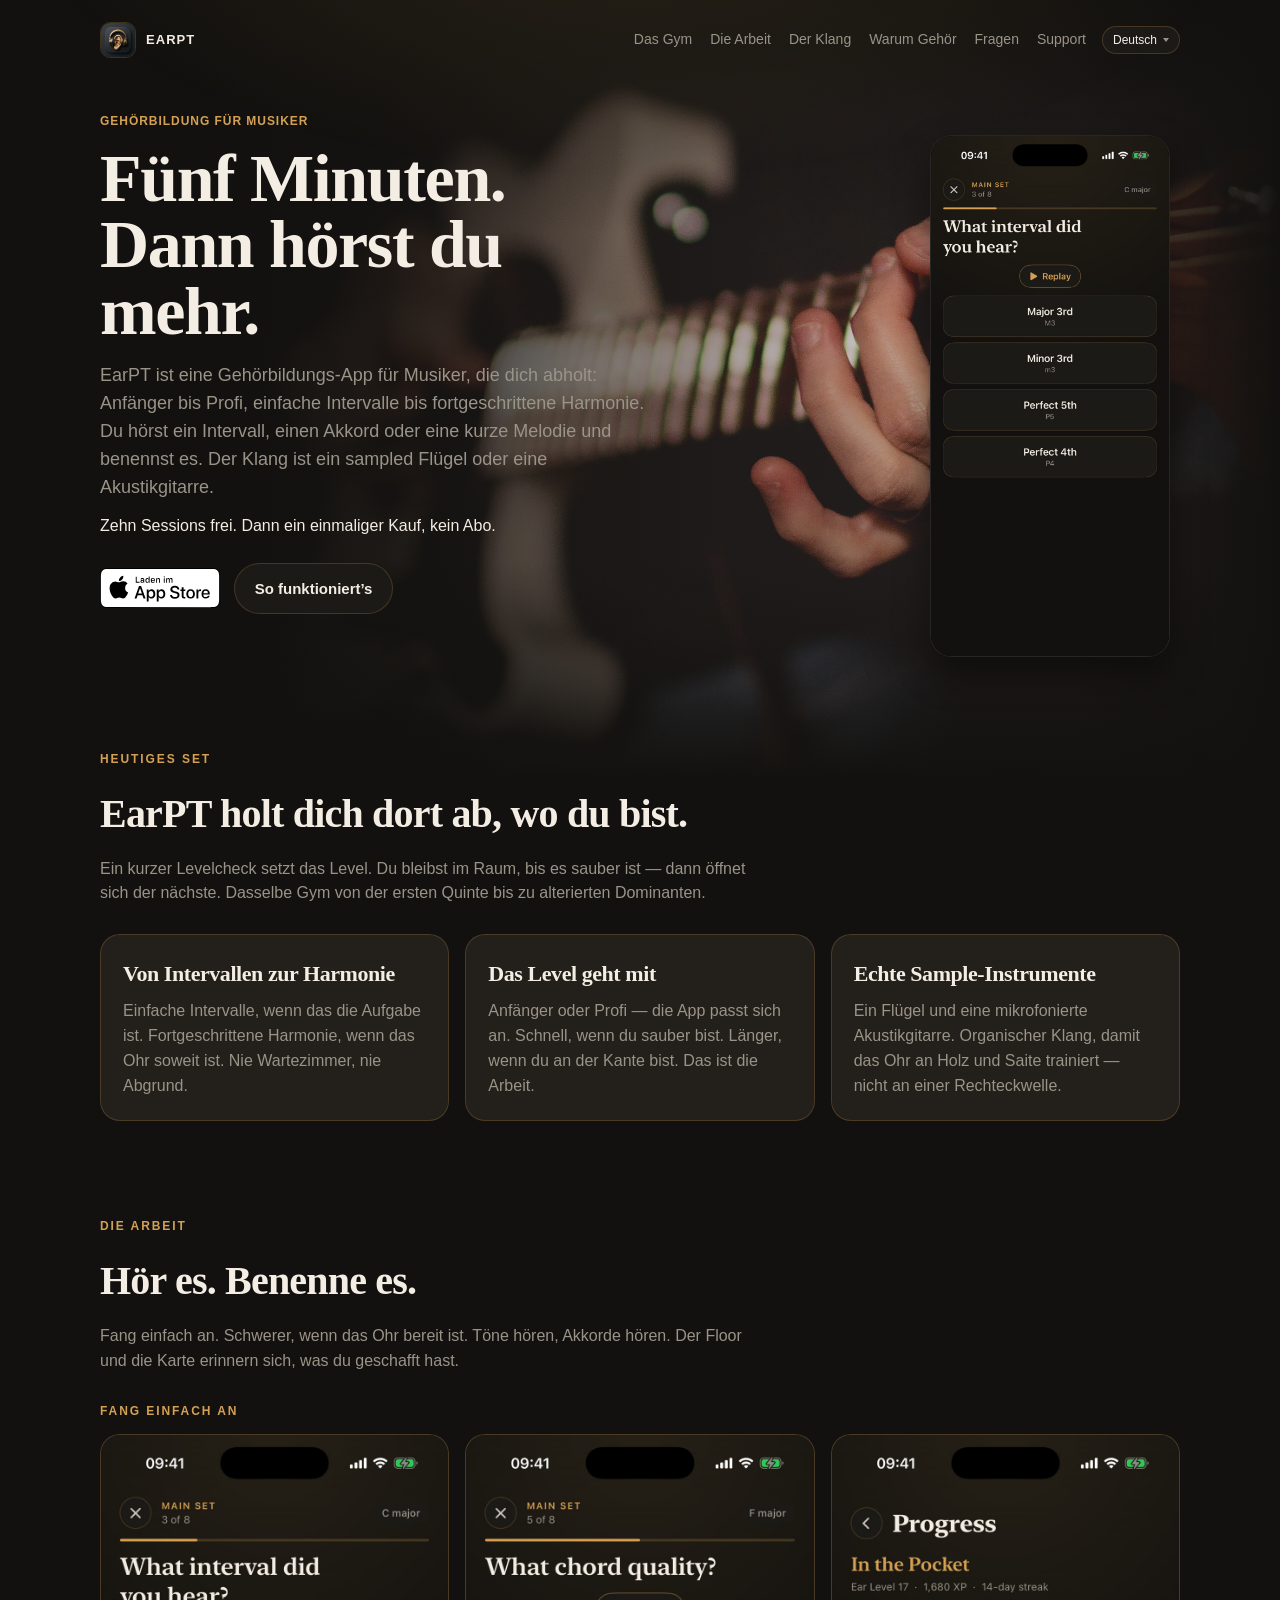
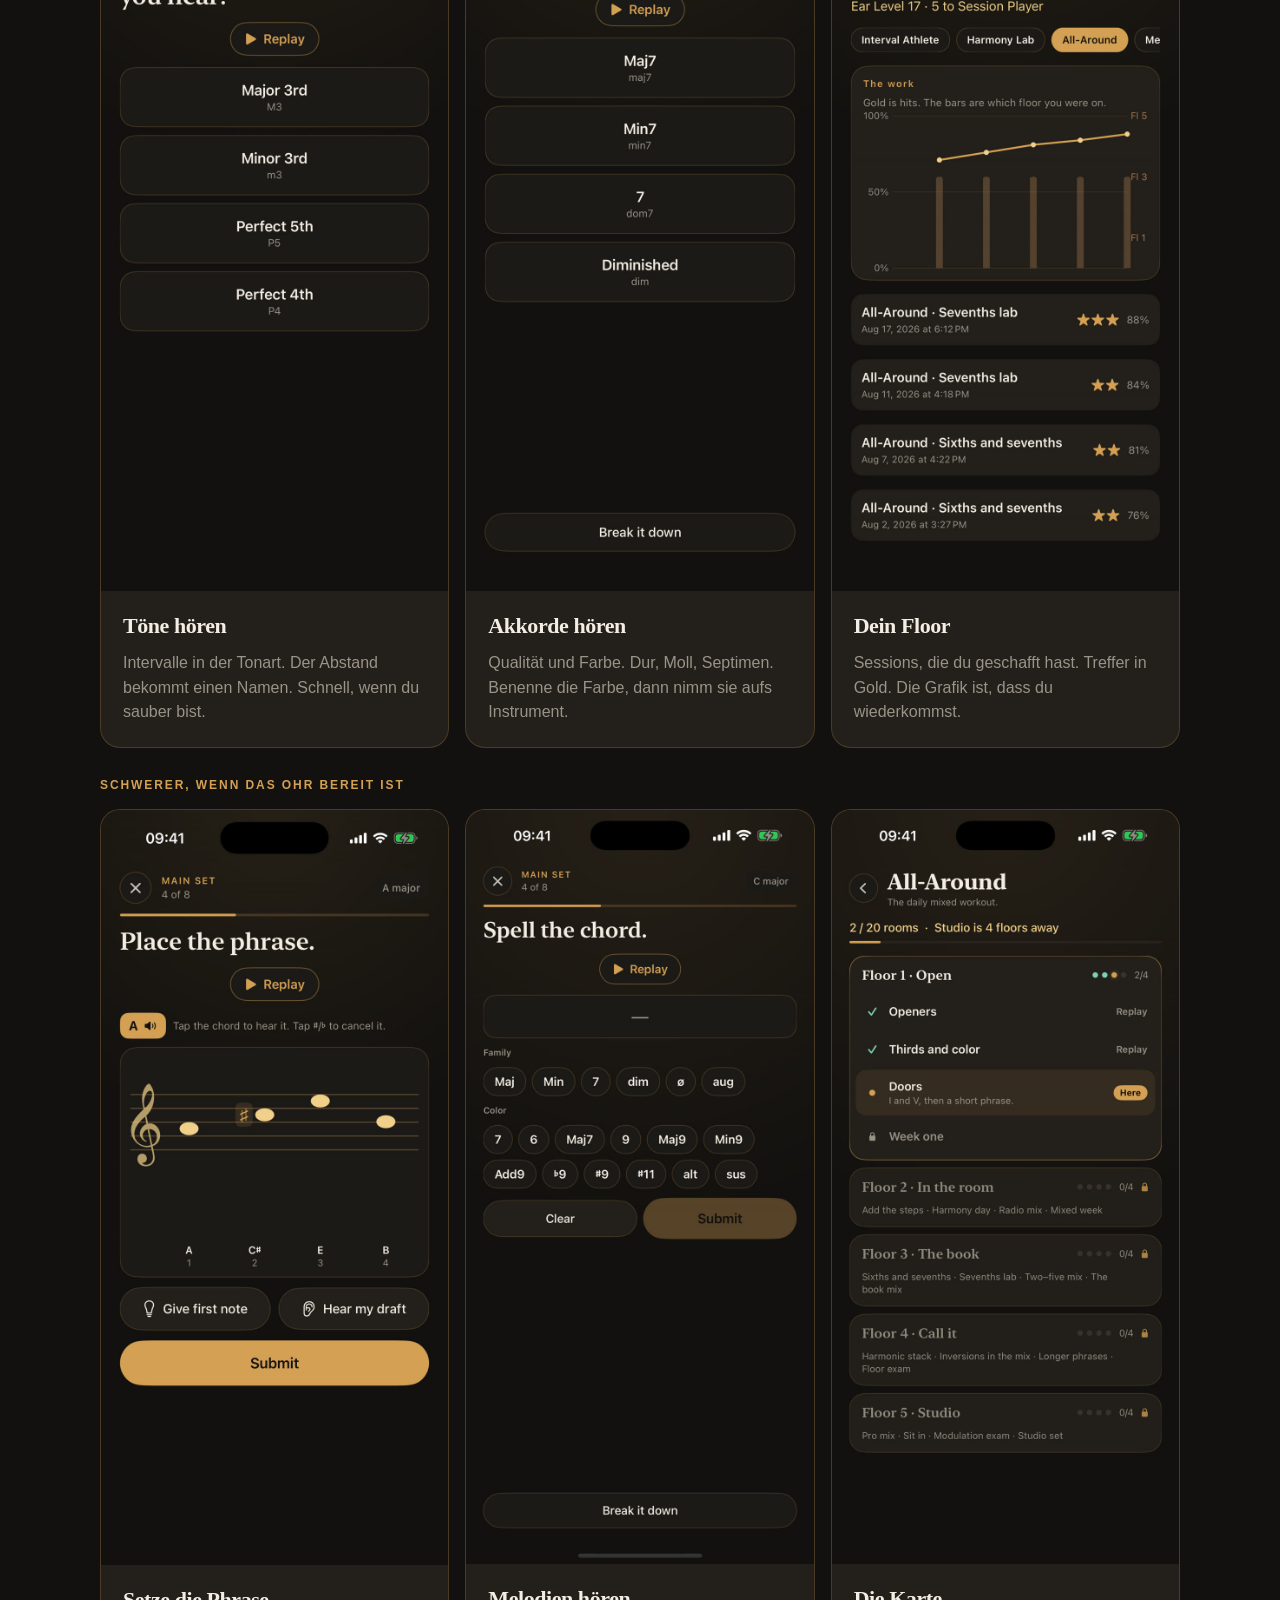
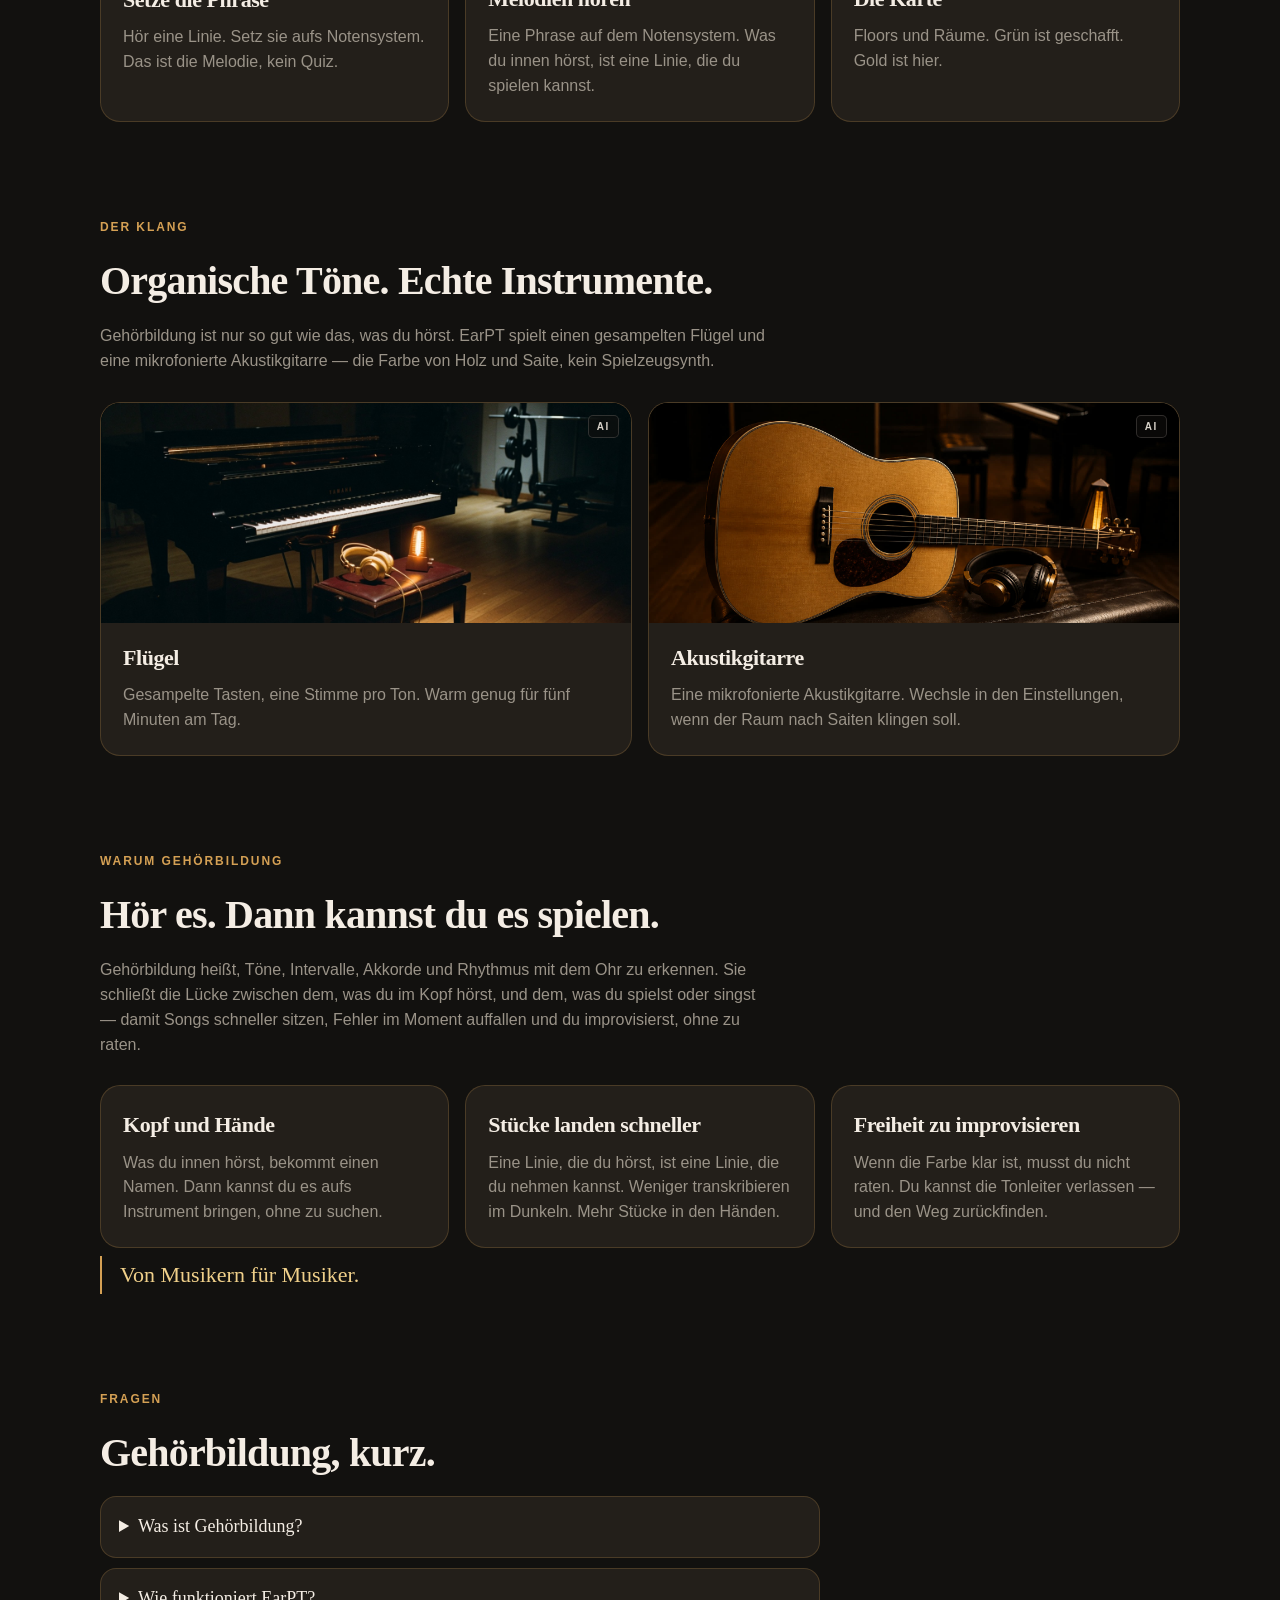
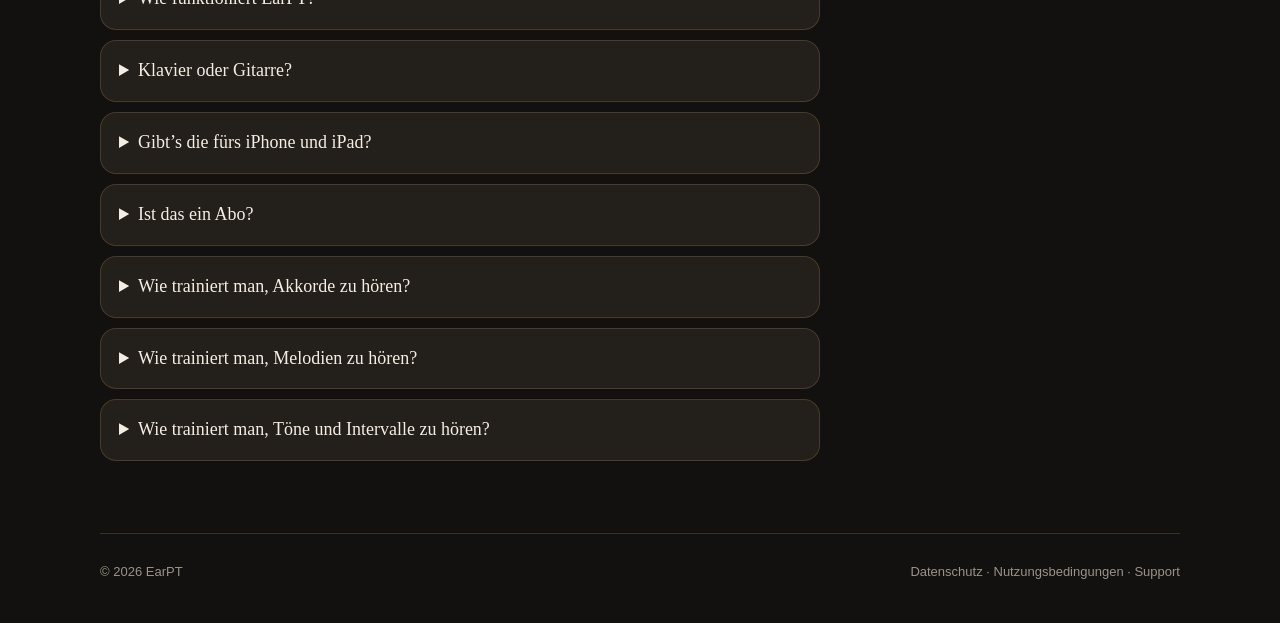
==== de/index.html @ 3ae421e7 "Darken the top of the guitar photo and restore the left fade under the copy. The glow stays. The was" ====
<!doctype html>
<html lang="de" data-page-lang="de">
<head>
  <meta charset="utf-8" />
  <meta name="viewport" content="width=device-width, initial-scale=1" />
  <!-- Google tag (gtag.js) -->
  <script async src="https://www.googletagmanager.com/gtag/js?id=G-J50DV6ZXMS"></script>
  <script>
    window.dataLayer = window.dataLayer || [];
    function gtag(){dataLayer.push(arguments);}
    gtag('js', new Date());
    gtag('config', 'G-J50DV6ZXMS');
  </script>
  <title>EarPT — Gehörbildungs-App für Musiker</title>
  <meta name="description" content="Gehörbildungs-App für iPhone und iPad. Sampled Flügel und Gitarre — organischer Klang, damit das Ohr an dem trainiert, was du wirklich spielst." />
  <link rel="canonical" href="https://earpt.com/de/" />
  <link rel="alternate" hreflang="en" href="https://earpt.com/" />
  <link rel="alternate" hreflang="sv" href="https://earpt.com/sv/" />
  <link rel="alternate" hreflang="de" href="https://earpt.com/de/" />
  <link rel="alternate" hreflang="es" href="https://earpt.com/es/" />
  <link rel="alternate" hreflang="fr" href="https://earpt.com/fr/" />
  <link rel="alternate" hreflang="x-default" href="https://earpt.com/" />
  <meta property="og:type" content="website" />
  <meta property="og:site_name" content="EarPT" />
  <meta property="og:locale" content="de_DE" />
  <meta property="og:title" content="EarPT — Gehörbildungs-App für Musiker" />
  <meta property="og:description" content="Gehörbildungs-App für iPhone und iPad. Sampled Flügel und Gitarre — organischer Klang, damit das Ohr an dem trainiert, was du wirklich spielst." />
  <meta property="og:url" content="https://earpt.com/de/" />
  <meta property="og:image" content="https://earpt.com/assets/og.jpg" />
  <meta property="og:image:width" content="1200" />
  <meta property="og:image:height" content="630" />
  <meta name="twitter:card" content="summary_large_image" />
  <meta name="twitter:title" content="EarPT — Gehörbildungs-App für Musiker" />
  <meta name="twitter:description" content="Gehörbildungs-App für iPhone und iPad. Sampled Flügel und Gitarre — organischer Klang, damit das Ohr an dem trainiert, was du wirklich spielst." />
  <meta name="twitter:image" content="https://earpt.com/assets/og.jpg" />
  <meta name="theme-color" content="#12110f" />
  <meta name="apple-itunes-app" content="app-id=6805772784" />
  <link rel="apple-touch-icon" href="/assets/icon.jpg" />
  <link rel="icon" href="/assets/icon.jpg" />
  <link rel="stylesheet" href="/css/site.css?v=21" />
  <script type="application/ld+json">
  {
    "@context": "https://schema.org",
    "@graph": [
      {
        "@type": "SoftwareApplication",
        "name": "EarPT",
        "applicationCategory": "MusicApplication",
        "operatingSystem": "iOS",
        "url": "https://earpt.com/de/",
        "description": "Gehörbildungs-App für iPhone und iPad. Sampled Flügel und Gitarre — organischer Klang, damit das Ohr an dem trainiert, was du wirklich spielst.",
        "offers": {
          "@type": "Offer",
          "price": "0",
          "priceCurrency": "USD"
        }
      },
      {
        "@type": "FAQPage",
        "mainEntity": [
          {
            "@type": "Question",
            "name": "Was ist Gehörbildung?",
            "acceptedAnswer": {
              "@type": "Answer",
              "text": "Gehörbildung heißt, Töne, Intervalle, Akkorde und Rhythmus mit dem Ohr zu erkennen. Sie schließt die Lücke zwischen dem, was du im Kopf hörst, und dem, was du spielst oder singst."
            }
          },
          {
            "@type": "Question",
            "name": "Wie funktioniert EarPT?",
            "acceptedAnswer": {
              "@type": "Answer",
              "text": "App öffnen. Eine Session, oder zwei. Ein kurzer Levelcheck setzt das Level. Du bleibst im Raum, bis es sauber ist. Fünf Minuten, die meisten Tage."
            }
          },
          {
            "@type": "Question",
            "name": "Klavier oder Gitarre?",
            "acceptedAnswer": {
              "@type": "Answer",
              "text": "Ein gesampelter Flügel und eine mikrofonierte Akustikgitarre. Organischer Klang — Holz und Saite, kein Spielzeugsynth. Wechsel in den Einstellungen."
            }
          },
          {
            "@type": "Question",
            "name": "Gibt’s die fürs iPhone und iPad?",
            "acceptedAnswer": {
              "@type": "Answer",
              "text": "Ja. iPhone und iPad. Laden im App Store."
            }
          },
          {
            "@type": "Question",
            "name": "Ist das ein Abo?",
            "acceptedAnswer": {
              "@type": "Answer",
              "text": "Nein. Zehn Sessions sind frei. Dann ein einmaliger Kauf, der den Rest freischaltet. Kein Abonnement."
            }
          },
          {
            "@type": "Question",
            "name": "Wie trainiert man, Akkorde zu hören?",
            "acceptedAnswer": {
              "@type": "Answer",
              "text": "Hör dir eine Lage an, benenne die Qualität, mach es morgen wieder. EarPT hält dich im Raum, bis es sauber ist — Dur, Moll, Septimen, dann mehr Farbe."
            }
          },
          {
            "@type": "Question",
            "name": "Wie trainiert man, Melodien zu hören?",
            "acceptedAnswer": {
              "@type": "Answer",
              "text": "Eine kurze Phrase. Du hörst sie, dann setzt du sie. Fünf Minuten, die meisten Tage. Die Linie sitzt, weil du wiederkommst."
            }
          },
          {
            "@type": "Question",
            "name": "Wie trainiert man, Töne und Intervalle zu hören?",
            "acceptedAnswer": {
              "@type": "Answer",
              "text": "Zwei Töne, in der Tonart. Du benennst den Abstand. Einfach, wenn das die Aufgabe ist. Weiter und schneller, wenn das Ohr soweit ist."
            }
          }
        ]
      }
    ]
  }
  </script>
</head>
<body>
  <div class="hero-photo" role="img" aria-hidden="true"></div>
  <div class="wrap">
    <nav class="nav">
      <a class="brand" href="/de/"><img src="/assets/icon.jpg" alt="" /> EarPT</a>
      <div class="nav-links">
        <a href="#gym" data-i18n="navProduct">Das Gym</a>
        <a href="#work" data-i18n="navWork">Die Arbeit</a>
        <a href="#sound" data-i18n="navSound">Der Klang</a>
        <a href="#why" data-i18n="navWhy">Warum Gehör</a>
        <a href="#faq" data-i18n="navFaq">Fragen</a>
        <a href="/support.html" data-i18n="navSupport">Support</a>
      </div>
      <div class="lang" data-lang></div>
    </nav>

    <header class="hero">
        <div class="hero-copy">
        <p class="kicker" data-i18n="kicker">Gehörbildung für Musiker</p>
        <h1 data-i18n="heroTitle">Fünf Minuten. Dann hörst du mehr.</h1>
        <p class="lede" data-i18n="heroLede">EarPT ist eine Gehörbildungs-App für Musiker, die dich abholt: Anfänger bis Profi, einfache Intervalle bis fortgeschrittene Harmonie. Du hörst ein Intervall, einen Akkord oder eine kurze Melodie und benennst es. Der Klang ist ein sampled Flügel oder eine Akustikgitarre.</p>
        <p class="offer" data-i18n="ctaStore">Zehn Sessions frei. Dann ein einmaliger Kauf, kein Abo.</p>
        <div class="actions">
          <a class="store-badge" href="https://apps.apple.com/app/id6805772784">
            <img src="/assets/badges/app-store-de.svg" alt="Laden im App Store" width="120" height="40" />
          </a>
          <a class="btn btn-ghost" href="#work" data-i18n="ctaWhy">So funktioniert’s</a>
        </div>
      </div>
      <figure class="hero-visual">
        <div class="hero-phone">
          <img class="is-active" src="/assets/hear-tones.jpg" width="800" height="1740" alt="EarPT Gehörbildungs-App auf dem iPhone: Intervallbestimmung in C-Dur." fetchpriority="high" />
          <img src="/assets/hear-chords.jpg" width="800" height="1740" alt="EarPT Akkord-Session." />
          <img src="/assets/place-phrase.jpg" width="800" height="1740" alt="EarPT Melodie auf dem Notensystem." />
        </div>
      </figure>
    </header>

    <section class="section" id="gym">
      <p class="kicker" data-i18n="todayKicker">Heutiges Set</p>
      <h2 data-i18n="todayTitle">EarPT holt dich dort ab, wo du bist.</h2>
      <p class="sub" data-i18n="todayLede">Ein kurzer Levelcheck setzt das Level. Du bleibst im Raum, bis es sauber ist — dann öffnet sich der nächste. Dasselbe Gym von der ersten Quinte bis zu alterierten Dominanten.</p>
      <div class="grid-3">
        <article class="card">
          <h3 data-i18n="card1t">Von Intervallen zur Harmonie</h3>
          <p data-i18n="card1p">Einfache Intervalle, wenn das die Aufgabe ist. Fortgeschrittene Harmonie, wenn das Ohr soweit ist. Nie Wartezimmer, nie Abgrund.</p>
        </article>
        <article class="card">
          <h3 data-i18n="card2t">Das Level geht mit</h3>
          <p data-i18n="card2p">Anfänger oder Profi — die App passt sich an. Schnell, wenn du sauber bist. Länger, wenn du an der Kante bist. Das ist die Arbeit.</p>
        </article>
        <article class="card">
          <h3 data-i18n="card3t">Echte Sample-Instrumente</h3>
          <p data-i18n="card3p">Ein Flügel und eine mikrofonierte Akustikgitarre. Organischer Klang, damit das Ohr an Holz und Saite trainiert — nicht an einer Rechteckwelle.</p>
        </article>
      </div>
    </section>

        <section class="section" id="work">
      <p class="kicker" data-i18n="workKicker">Die Arbeit</p>
      <h2 data-i18n="workTitle">Hör es. Benenne es.</h2>
      <p class="sub" data-i18n="workLede">Fang einfach an. Schwerer, wenn das Ohr bereit ist. Töne hören, Akkorde hören. Der Floor und die Karte erinnern sich, was du geschafft hast.</p>
      <p class="kicker work-split" data-i18n="workSimple">Fang einfach an</p>
      <div class="shots">
        <article class="shot">
          <img src="/assets/hear-tones.jpg" width="800" height="1740" alt="EarPT Intervall-Session. Töne hören und das Intervall benennen." />
          <div class="shot-body">
            <h3 data-i18n="work1t">Töne hören</h3>
            <p data-i18n="work1p">Intervalle in der Tonart. Der Abstand bekommt einen Namen. Schnell, wenn du sauber bist.</p>
          </div>
        </article>
        <article class="shot">
          <img src="/assets/hear-chords.jpg" width="800" height="1740" alt="EarPT Akkord-Session. Akkorde hören und die Qualität benennen." />
          <div class="shot-body">
            <h3 data-i18n="work2t">Akkorde hören</h3>
            <p data-i18n="work2p">Qualität und Farbe. Dur, Moll, Septimen. Benenne die Farbe, dann nimm sie aufs Instrument.</p>
          </div>
        </article>
        <article class="shot">
          <img src="/assets/progress.jpg" width="800" height="1740" alt="EarPT Fortschritt. Geschaffte Sessions, Treffer in Gold, der Floor auf dem du stehst." />
          <div class="shot-body">
            <h3 data-i18n="workProgt">Dein Floor</h3>
            <p data-i18n="workProgp">Sessions, die du geschafft hast. Treffer in Gold. Die Grafik ist, dass du wiederkommst.</p>
          </div>
        </article>
      </div>
      <p class="kicker work-split" data-i18n="workReady">Schwerer, wenn das Ohr bereit ist</p>
      <div class="shots">
        <article class="shot">
          <img src="/assets/place-phrase.jpg" width="800" height="1740" alt="EarPT Phrase setzen. Höre eine Melodie und setze die Noten aufs Notensystem." />
          <div class="shot-body">
            <h3 data-i18n="workStafft">Setze die Phrase</h3>
            <p data-i18n="workStaffp">Hör eine Linie. Setz sie aufs Notensystem. Das ist die Melodie, kein Quiz.</p>
          </div>
        </article>
        <article class="shot">
          <img src="/assets/hear-melody.jpg" width="800" height="1740" alt="EarPT Melodie-Session. Eine Phrase hören und aufs Notensystem setzen." />
          <div class="shot-body">
            <h3 data-i18n="work3t">Melodien hören</h3>
            <p data-i18n="work3p">Eine Phrase auf dem Notensystem. Was du innen hörst, ist eine Linie, die du spielen kannst.</p>
          </div>
        </article>
        <article class="shot">
          <img src="/assets/gym-map.jpg" width="800" height="1738" alt="EarPT Gym-Karte. Floors und Räume. Grün ist geschafft. Gold ist hier." />
          <div class="shot-body">
            <h3 data-i18n="workMapt">Die Karte</h3>
            <p data-i18n="workMapp">Floors und Räume. Grün ist geschafft. Gold ist hier.</p>
          </div>
        </article>
      </div>
    </section>

    <section class="section" id="sound">
      <p class="kicker" data-i18n="soundKicker">Der Klang</p>
      <h2 data-i18n="soundTitle">Organische Töne. Echte Instrumente.</h2>
      <p class="sub" data-i18n="soundLede">Gehörbildung ist nur so gut wie das, was du hörst. EarPT spielt einen gesampelten Flügel und eine mikrofonierte Akustikgitarre — die Farbe von Holz und Saite, kein Spielzeugsynth.</p>
      <div class="grid-2">
        <article class="card card-photo">
          <div class="card-art" style="background-image:url('/assets/studio.jpg')" role="img" aria-label="KI-generiert. Flügel in einem dunklen Studio">
            <span class="ai-mark" aria-hidden="true">AI</span>
          </div>
          <div class="card-body">
            <h3 data-i18n="sound1t">Flügel</h3>
            <p data-i18n="sound1p">Gesampelte Tasten, eine Stimme pro Ton. Warm genug für fünf Minuten am Tag.</p>
          </div>
        </article>
        <article class="card card-photo">
          <div class="card-art" style="background-image:url('/assets/studio-guitar.jpg')" role="img" aria-label="KI-generiert. Akustikgitarre im Studio">
            <span class="ai-mark" aria-hidden="true">AI</span>
          </div>
          <div class="card-body">
            <h3 data-i18n="sound2t">Akustikgitarre</h3>
            <p data-i18n="sound2p">Eine mikrofonierte Akustikgitarre. Wechsle in den Einstellungen, wenn der Raum nach Saiten klingen soll.</p>
          </div>
        </article>
      </div>
    </section>

    <section class="section" id="why">
      <p class="kicker" data-i18n="whyKicker">Warum Gehörbildung</p>
      <h2 data-i18n="whyTitle">Hör es. Dann kannst du es spielen.</h2>
      <p class="sub" data-i18n="whyLede">Gehörbildung heißt, Töne, Intervalle, Akkorde und Rhythmus mit dem Ohr zu erkennen. Sie schließt die Lücke zwischen dem, was du im Kopf hörst, und dem, was du spielst oder singst — damit Songs schneller sitzen, Fehler im Moment auffallen und du improvisierst, ohne zu raten.</p>
      <div class="grid-3">
        <article class="card">
          <h3 data-i18n="w1t">Kopf und Hände</h3>
          <p data-i18n="w1p">Was du innen hörst, bekommt einen Namen. Dann kannst du es aufs Instrument bringen, ohne zu suchen.</p>
        </article>
        <article class="card">
          <h3 data-i18n="w2t">Stücke landen schneller</h3>
          <p data-i18n="w2p">Eine Linie, die du hörst, ist eine Linie, die du nehmen kannst. Weniger transkribieren im Dunkeln. Mehr Stücke in den Händen.</p>
        </article>
        <article class="card">
          <h3 data-i18n="w3t">Freiheit zu improvisieren</h3>
          <p data-i18n="w3p">Wenn die Farbe klar ist, musst du nicht raten. Du kannst die Tonleiter verlassen — und den Weg zurückfinden.</p>
        </article>
      </div>
      <p class="quote" data-i18n="quote">Von Musikern für Musiker.</p>
    </section>

    <section class="section" id="faq">
      <p class="kicker" data-i18n="faqKicker">Fragen</p>
      <h2 data-i18n="faqTitle">Gehörbildung, kurz.</h2>
      <div class="faq">
        <details>
          <summary data-i18n="faq1q">Was ist Gehörbildung?</summary>
          <p data-i18n="faq1a">Gehörbildung heißt, Töne, Intervalle, Akkorde und Rhythmus mit dem Ohr zu erkennen. Sie schließt die Lücke zwischen dem, was du im Kopf hörst, und dem, was du spielst oder singst.</p>
        </details>
        <details>
          <summary data-i18n="faq2q">Wie funktioniert EarPT?</summary>
          <p data-i18n="faq2a">App öffnen. Eine Session, oder zwei. Ein kurzer Levelcheck setzt das Level. Du bleibst im Raum, bis es sauber ist. Fünf Minuten, die meisten Tage.</p>
        </details>
        <details>
          <summary data-i18n="faq3q">Klavier oder Gitarre?</summary>
          <p data-i18n="faq3a">Ein gesampelter Flügel und eine mikrofonierte Akustikgitarre. Organischer Klang — Holz und Saite, kein Spielzeugsynth. Wechsel in den Einstellungen.</p>
        </details>
        <details>
          <summary data-i18n="faq4q">Gibt’s die fürs iPhone und iPad?</summary>
          <p data-i18n="faq4a">Ja. iPhone und iPad. Laden im App Store.</p>
        </details>
        <details>
          <summary data-i18n="faq5q">Ist das ein Abo?</summary>
          <p data-i18n="faq5a">Nein. Zehn Sessions sind frei. Dann ein einmaliger Kauf, der den Rest freischaltet. Kein Abonnement.</p>
        </details>
        <details>
          <summary data-i18n="faq6q">Wie trainiert man, Akkorde zu hören?</summary>
          <p data-i18n="faq6a">Hör dir eine Lage an, benenne die Qualität, mach es morgen wieder. EarPT hält dich im Raum, bis es sauber ist — Dur, Moll, Septimen, dann mehr Farbe.</p>
        </details>
        <details>
          <summary data-i18n="faq7q">Wie trainiert man, Melodien zu hören?</summary>
          <p data-i18n="faq7a">Eine kurze Phrase. Du hörst sie, dann setzt du sie. Fünf Minuten, die meisten Tage. Die Linie sitzt, weil du wiederkommst.</p>
        </details>
        <details>
          <summary data-i18n="faq8q">Wie trainiert man, Töne und Intervalle zu hören?</summary>
          <p data-i18n="faq8a">Zwei Töne, in der Tonart. Du benennst den Abstand. Einfach, wenn das die Aufgabe ist. Weiter und schneller, wenn das Ohr soweit ist.</p>
        </details>
      </div>
    </section>

    <footer>
      <div>© <span data-year></span> EarPT</div>
      <div>
        <a href="/privacy.html" data-i18n="footLegal">Datenschutz</a>
        · <a href="/terms.html" data-i18n="footTerms">Nutzungsbedingungen</a>
        · <a href="/support.html" data-i18n="footSupport">Support</a>
      </div>
    </footer>
  </div>
  <script src="/js/site.js?v=19"></script>
</body>
</html>
---- css/site.css ----
:root {
  --bg: #12110f;
  --bg-elev: #1c1a17;
  --bg-card: #231f1a;
  --line: rgba(212, 160, 84, 0.22);
  --gold: #d4a054;
  --gold-soft: #f0d08a;
  --cream: #f4ede4;
  --mute: #9a9388;
  --mint: #7dcfb6;
  --miss: #e07a5f;
  --serif: "Iowan Old Style", "Palatino Linotype", Palatino, "Times New Roman", serif;
  --sans: -apple-system, BlinkMacSystemFont, "Segoe UI", Helvetica, Arial, sans-serif;
}

* { box-sizing: border-box; }
html { scroll-behavior: smooth; }
body {
  position: relative;
  margin: 0;
  background: var(--bg);
  color: var(--cream);
  font-family: var(--sans);
  line-height: 1.55;
  min-height: 100vh;
}
body::before {
  content: "";
  position: fixed;
  inset: 0;
  pointer-events: none;
  background: radial-gradient(ellipse 80% 50% at 50% -10%, rgba(212, 160, 84, 0.12), transparent 60%);
  z-index: 1;
}
a { color: var(--gold-soft); text-decoration: none; }
a:hover { color: var(--gold); }
img { max-width: 100%; display: block; }

.wrap {
  position: relative;
  z-index: 2;
  width: min(1080px, calc(100% - 40px));
  margin: 0 auto;
}

.nav {
  position: relative;
  z-index: 3;
  display: grid;
  grid-template-columns: auto minmax(0, 1fr) auto;
  align-items: center;
  padding: 22px 0 18px;
  gap: 12px 16px;
  position: relative;
  z-index: 40;
}
.brand {
  display: flex;
  align-items: center;
  gap: 10px;
  color: var(--cream);
  font-weight: 650;
  letter-spacing: 0.08em;
  font-size: 13px;
  text-transform: uppercase;
}
.brand img {
  width: 36px;
  height: 36px;
  border-radius: 10px;
  object-fit: cover;
  border: 1px solid var(--line);
}
.nav-links {
  display: flex;
  align-items: center;
  justify-content: flex-end;
  gap: 18px;
  font-size: 14px;
  min-width: 0;
}
.nav-links a { color: var(--mute); }
.nav-links a:hover, .nav-links a.active { color: var(--cream); }
.lang { position: relative; flex-shrink: 0; justify-self: end; }
.lang-btn {
  display: inline-flex;
  align-items: center;
  gap: 6px;
  border: 1px solid var(--line);
  background: var(--bg-elev);
  color: var(--cream);
  border-radius: 999px;
  padding: 6px 10px;
  font-size: 12px;
  line-height: 1.2;
  cursor: pointer;
  font-family: inherit;
}
.lang-btn:hover,
.lang.open .lang-btn {
  border-color: var(--gold);
}
.lang-caret {
  width: 0;
  height: 0;
  border-left: 3.5px solid transparent;
  border-right: 3.5px solid transparent;
  border-top: 4px solid var(--mute);
  margin-top: 1px;
}
.lang.open .lang-caret { transform: rotate(180deg); }
.lang-menu {
  position: absolute;
  right: 0;
  top: calc(100% + 8px);
  margin: 0;
  padding: 6px;
  list-style: none;
  min-width: 148px;
  max-width: min(220px, calc(100vw - 32px));
  background: var(--bg-card);
  border: 1px solid var(--line);
  border-radius: 14px;
  box-shadow: 0 12px 32px rgba(0, 0, 0, 0.35);
  z-index: 50;
}
.lang-menu[hidden] { display: none !important; }
.lang-menu button {
  display: block;
  width: 100%;
  text-align: left;
  border: 0;
  background: transparent;
  color: var(--cream);
  font: inherit;
  font-size: 13px;
  padding: 8px 10px;
  border-radius: 10px;
  cursor: pointer;
}
.lang-menu button:hover,
.lang-menu button[aria-selected="true"] {
  background: var(--bg-elev);
  color: var(--gold-soft);
}

.hero {
  position: relative;
  display: grid;
  grid-template-columns: 1.05fr 0.95fr;
  gap: 28px;
  align-items: center;
  padding: 36px 0 112px;
  overflow: visible;
}
.kicker {
  color: var(--gold);
  letter-spacing: 0.16em;
  text-transform: uppercase;
  font-size: 12px;
  font-weight: 650;
  margin: 0 0 14px;
}
.hero .kicker {
  letter-spacing: 0.08em;
  max-width: 28em;
}
h1, h2, h3 { font-family: var(--serif); font-weight: 650; letter-spacing: -0.02em; }
h1 {
  font-size: clamp(40px, 6vw, 68px);
  line-height: 0.98;
  margin: 0 0 18px;
}
.lede {
  font-size: 18px;
  color: var(--mute);
  max-width: 38em;
  margin: 0 0 12px;
}
.offer {
  margin: 0 0 24px;
  color: var(--cream);
  font-size: 16px;
}
.byline {
  font-family: var(--serif);
  font-size: 16px;
  color: var(--gold-soft);
  margin: 0 0 28px;
}
.hero-copy,
.hero-visual {
  position: relative;
  z-index: 1;
}
.hero-visual {
  margin: 0;
  min-height: 420px;
  overflow: visible;
}
.hero-photo {
  position: absolute;
  z-index: 0;
  top: 0;
  left: 0;
  width: 100%;
  height: min(780px, 92vh);
  background-image: url("/assets/feel-hero.jpg?v=2");
  background-size: cover;
  background-position: 28% 12%;
  pointer-events: none;
}
.hero-photo::after {
  content: "";
  position: absolute;
  inset: 0;
  background:
    linear-gradient(to bottom, var(--bg) 0%, rgba(18, 17, 15, 0.82) 7%, rgba(18, 17, 15, 0.35) 16%, rgba(18, 17, 15, 0) 30%),
    linear-gradient(to right, var(--bg) 0%, var(--bg) 16%, rgba(18, 17, 15, 0.9) 30%, rgba(18, 17, 15, 0.5) 44%, rgba(18, 17, 15, 0.18) 58%, rgba(18, 17, 15, 0) 74%),
    linear-gradient(to left, var(--bg) 0%, rgba(18, 17, 15, 0) 16%),
    linear-gradient(to top, var(--bg) 0%, rgba(18, 17, 15, 0) 28%),
    rgba(18, 17, 15, 0.16);
  pointer-events: none;
}
.hero-phone {
  position: absolute;
  right: 2%;
  bottom: -20%;
  z-index: 2;
  width: min(240px, 50%);
  aspect-ratio: 800 / 1740;
  border-radius: 22px;
  overflow: hidden;
  border: 1px solid rgba(244, 237, 228, 0.16);
  background: #000;
  box-shadow: 0 16px 36px rgba(0, 0, 0, 0.45);
}
.hero-phone img {
  position: absolute;
  inset: 0;
  width: 100%;
  height: 100%;
  object-fit: cover;
  display: block;
  opacity: 0;
  transition: opacity 0.9s ease;
}
.hero-phone img.is-active {
  opacity: 1;
}
@media (prefers-reduced-motion: reduce) {
  .hero-phone img { transition: none; }
}
.hero-art {
  position: relative;
  border-radius: 28px;
  overflow: hidden;
  border: 1px solid var(--line);
  min-height: 360px;
  background: #000 center/cover no-repeat;
}
.ai-mark {
  position: absolute;
  top: 12px;
  right: 12px;
  z-index: 1;
  font-size: 10px;
  font-weight: 700;
  letter-spacing: 0.16em;
  line-height: 1;
  color: rgba(244, 237, 228, 0.88);
  background: rgba(18, 17, 15, 0.5);
  border: 1px solid rgba(244, 237, 228, 0.16);
  backdrop-filter: blur(12px);
  -webkit-backdrop-filter: blur(12px);
  padding: 6px 8px 5px;
  border-radius: 5px;
  pointer-events: none;
  user-select: none;
}
.actions { display: flex; gap: 14px; flex-wrap: wrap; align-items: center; }
.store-badge {
  display: inline-block;
  line-height: 0;
  flex-shrink: 0;
}
.store-badge img {
  height: 40px;
  width: auto;
  display: block;
}
.btn {
  display: inline-flex;
  align-items: center;
  justify-content: center;
  border-radius: 999px;
  padding: 13px 20px;
  font-weight: 650;
  border: 1px solid transparent;
  cursor: pointer;
  font-size: 15px;
}
.btn-gold { background: var(--gold); color: var(--bg); }
.btn-gold:hover { color: var(--bg); filter: brightness(1.05); }
.btn-ghost { background: var(--bg-elev); color: var(--cream); border-color: var(--line); }
.btn-ghost:hover { color: var(--cream); border-color: var(--gold); }

.section { padding: 24px 0 72px; }
.section h2 { font-size: clamp(28px, 4vw, 40px); margin: 0 0 12px; }
.sub { color: var(--mute); max-width: 42em; margin: 0 0 28px; }

.grid-3, .grid-2 {
  display: grid;
  gap: 16px;
}
.grid-3 { grid-template-columns: repeat(3, 1fr); }
.grid-2 { grid-template-columns: repeat(2, 1fr); }

.shots { display:grid; grid-template-columns:repeat(3,1fr); gap:16px; }
.shot { background:var(--bg-card); border:1px solid var(--line); border-radius:20px; overflow:hidden; }
.shot img { width:100%; height:auto; display:block; background:#000; }
.shot-body { padding:18px 22px 22px; }
.shot-body h3 { margin:0 0 8px; font-size:22px; }
.shot-body p { margin:0; color:var(--mute); }
.work-split { margin: 28px 0 14px; }
.section > .work-split:first-of-type { margin-top: 4px; }

.card {
  background: var(--bg-card);
  border: 1px solid var(--line);
  border-radius: 20px;
  padding: 22px;
}
.card h3 { margin: 0 0 8px; font-size: 22px; }
.card p { margin: 0; color: var(--mute); }

.quote {
  border-left: 2px solid var(--gold);
  padding: 4px 0 4px 18px;
  color: var(--gold-soft);
  font-family: var(--serif);
  font-size: 22px;
  line-height: 1.35;
  margin: 8px 0 0;
}

.legal, .prose {
  max-width: 720px;
  padding-bottom: 80px;
}
.prose h1 { font-size: 42px; margin: 12px 0 8px; }
.prose h2 { font-size: 24px; margin: 32px 0 10px; }
.prose p, .prose li { color: var(--mute); }
.prose li { margin: 6px 0; }
.updated { color: var(--gold); font-size: 13px; }

form {
  display: grid;
  gap: 12px;
  max-width: 560px;
}
label { font-size: 13px; color: var(--mute); }
input, select, textarea {
  width: 100%;
  background: var(--bg-elev);
  border: 1px solid var(--line);
  color: var(--cream);
  border-radius: 12px;
  padding: 12px 14px;
  font: inherit;
}
textarea { min-height: 140px; resize: vertical; }
.hp { position: absolute; left: -9999px; opacity: 0; height: 0; }
.email-card {
  display: inline-flex;
  align-items: center;
  font-family: var(--serif);
  font-size: clamp(22px, 4vw, 32px);
  color: var(--gold-soft);
  background: var(--bg-card);
  border: 1px solid var(--line);
  border-radius: 16px;
  padding: 16px 22px;
  margin: 8px 0 18px;
}
.email-card:hover { color: var(--gold); }
.note { color: var(--mute); font-size: 13px; }
.ok { color: var(--mint); }
.err { color: var(--miss); }
.turnstile { margin: 4px 0; }

footer {
  border-top: 1px solid var(--line);
  padding: 28px 0 40px;
  color: var(--mute);
  font-size: 13px;
  display: flex;
  justify-content: space-between;
  gap: 16px;
  flex-wrap: wrap;
}
footer a { color: var(--mute); }
footer a:hover { color: var(--gold-soft); }

@media (max-width: 800px) {
  .hero, .grid-3, .grid-2 { grid-template-columns: 1fr; }
  .hero { padding-top: 16px; padding-bottom: 80px; }
  .hero-photo {
    top: 0;
    height: min(820px, 100vh);
    background-position: 30% 18%;
  }
  .hero-photo::after {
    background:
      linear-gradient(to bottom, var(--bg) 0%, rgba(18, 17, 15, 0.8) 8%, rgba(18, 17, 15, 0.25) 20%, rgba(18, 17, 15, 0) 32%),
      linear-gradient(to top, var(--bg) 0%, rgba(18, 17, 15, 0) 28%),
      linear-gradient(to right, var(--bg) 0%, rgba(18, 17, 15, 0.55) 22%, rgba(18, 17, 15, 0) 48%),
      linear-gradient(to left, var(--bg) 0%, rgba(18, 17, 15, 0) 16%),
      rgba(18, 17, 15, 0.16);
  }
  .hero-phone {
    width: min(196px, 46%);
    bottom: -16%;
    right: 6%;
  }
  .nav-links { gap: 12px; font-size: 13px; }
  .shots {
    grid-template-columns: repeat(2, minmax(0, 1fr));
    gap: 10px;
    justify-items: stretch;
  }
  .shot { border-radius: 14px; }
  .shot-body { padding: 10px 12px 12px; }
  .shot-body h3 { font-size: 16px; margin: 0 0 4px; }
  .shot-body p { font-size: 13px; line-height: 1.35; }
}
@media (max-width: 720px) {
  .nav-links a[href*="#"] { display: none; }
}
@media (max-width: 520px) {
  .nav { grid-template-columns: 1fr auto; }
  .nav-links { display: none; }
}

.card-photo { padding: 0 0 20px; overflow: hidden; }
.card-art {
  position: relative;
  min-height: 220px;
  background: #000 center/cover no-repeat;
}
.card-body { padding: 18px 22px 2px; }
.coming { margin: 14px 0 0; }
.faq { display: grid; gap: 10px; max-width: 720px; }
.faq details { background: var(--bg-card); border: 1px solid var(--line); border-radius: 16px; padding: 2px 18px; }
.faq summary { cursor: pointer; font-family: var(--serif); font-size: 18px; padding: 14px 0; }
.faq details p { color: var(--mute); margin: 0 0 14px; }
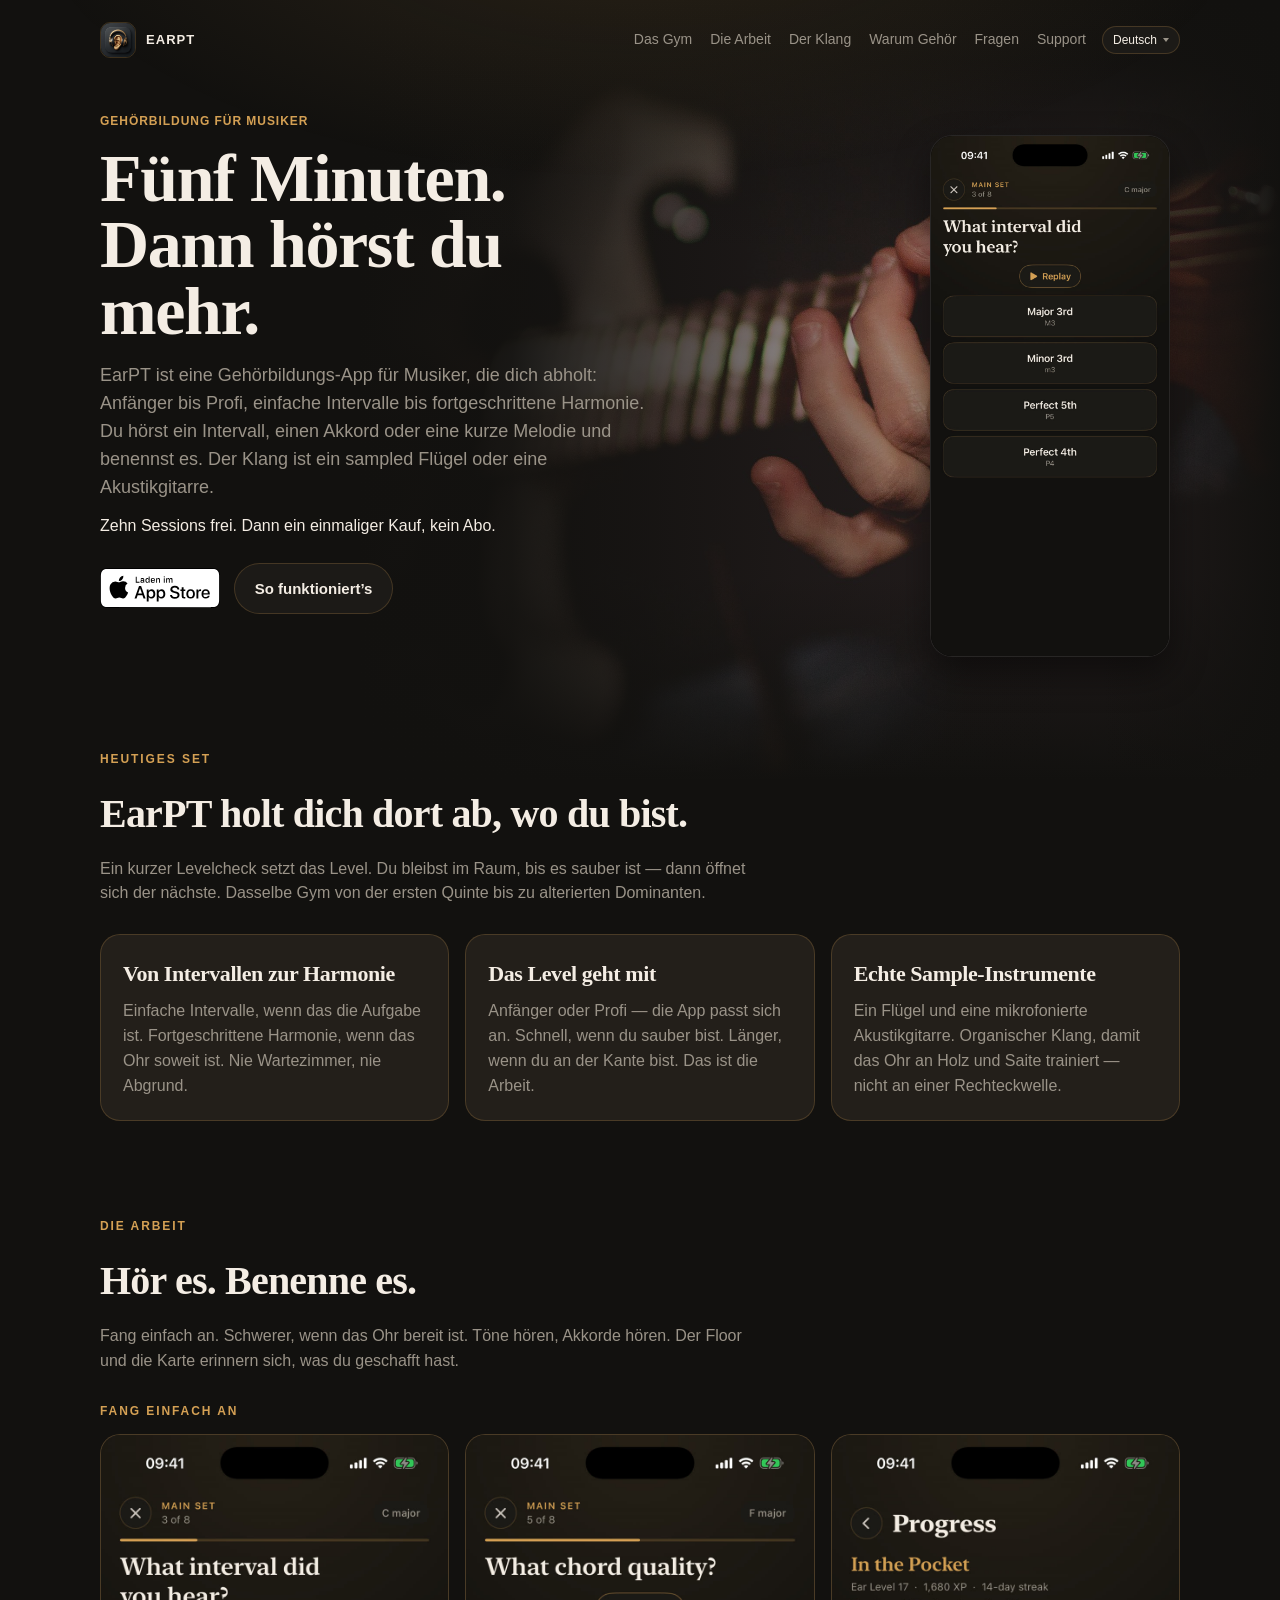
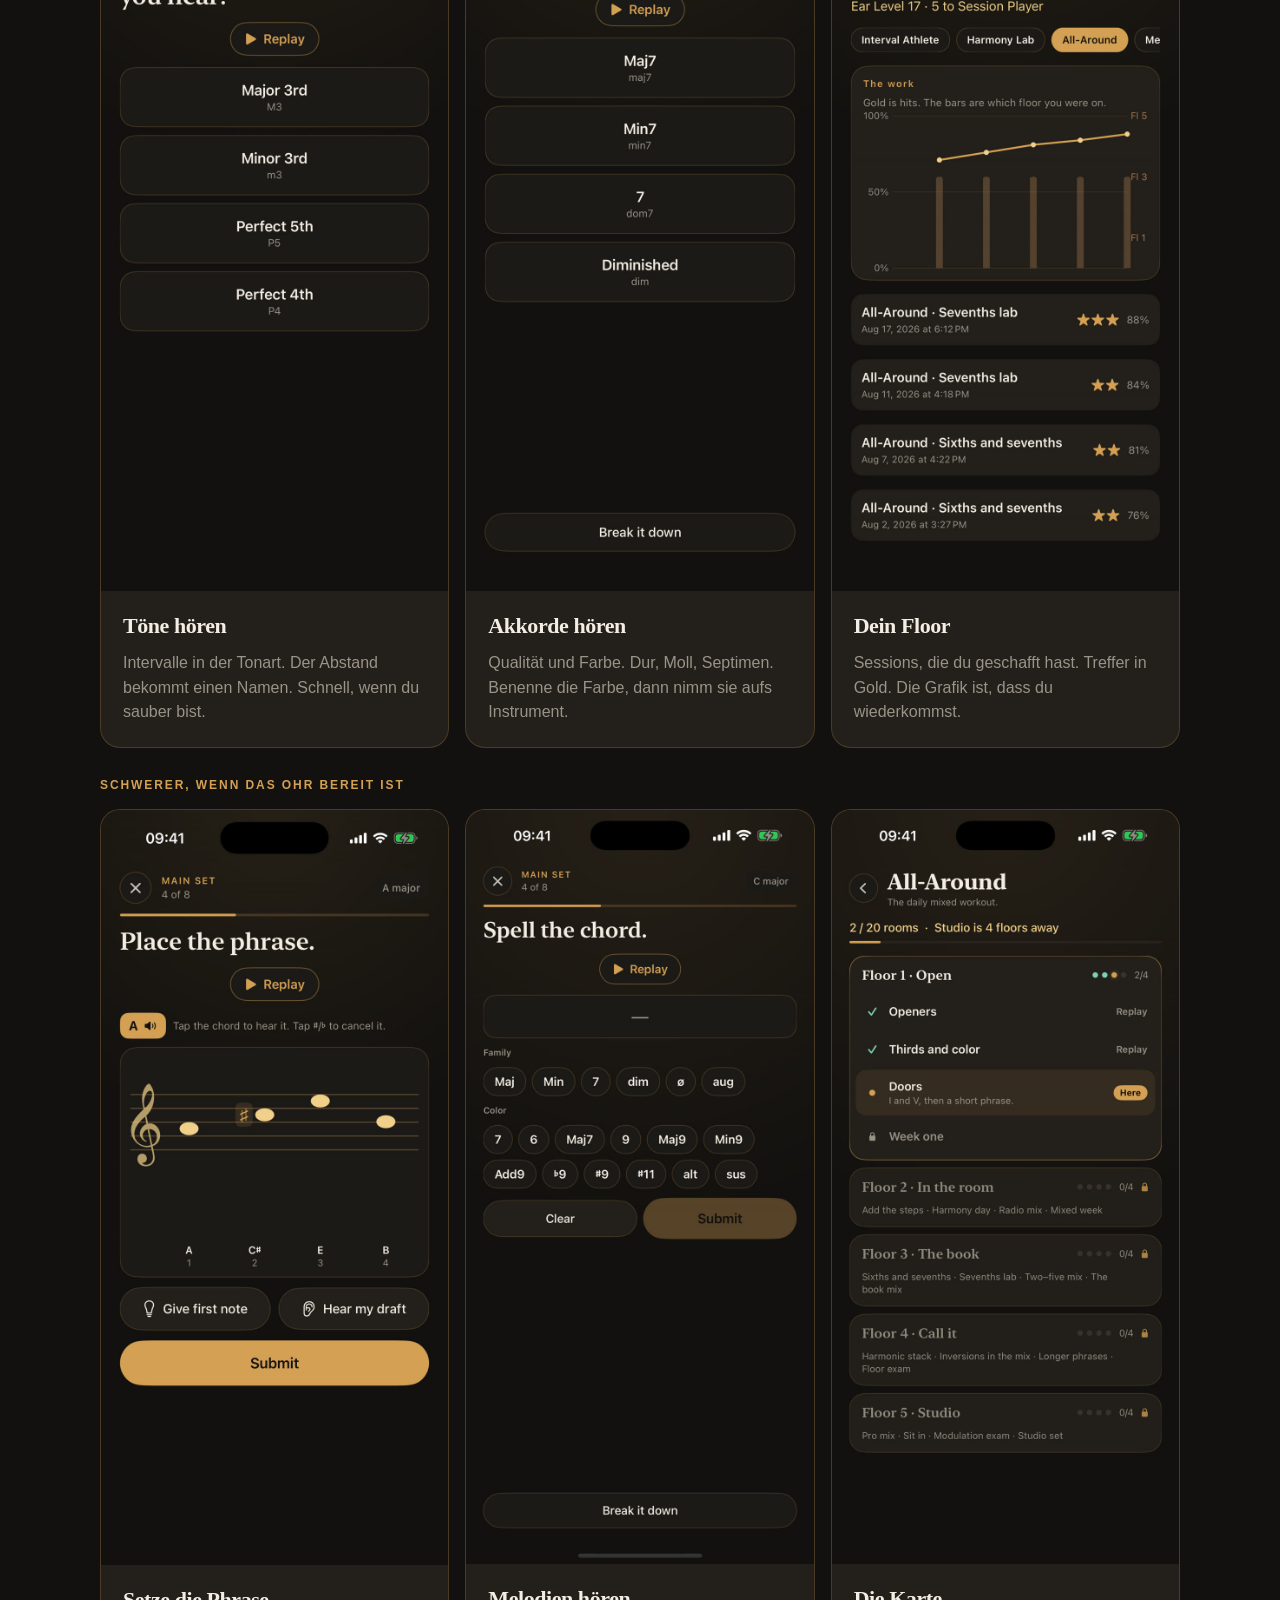
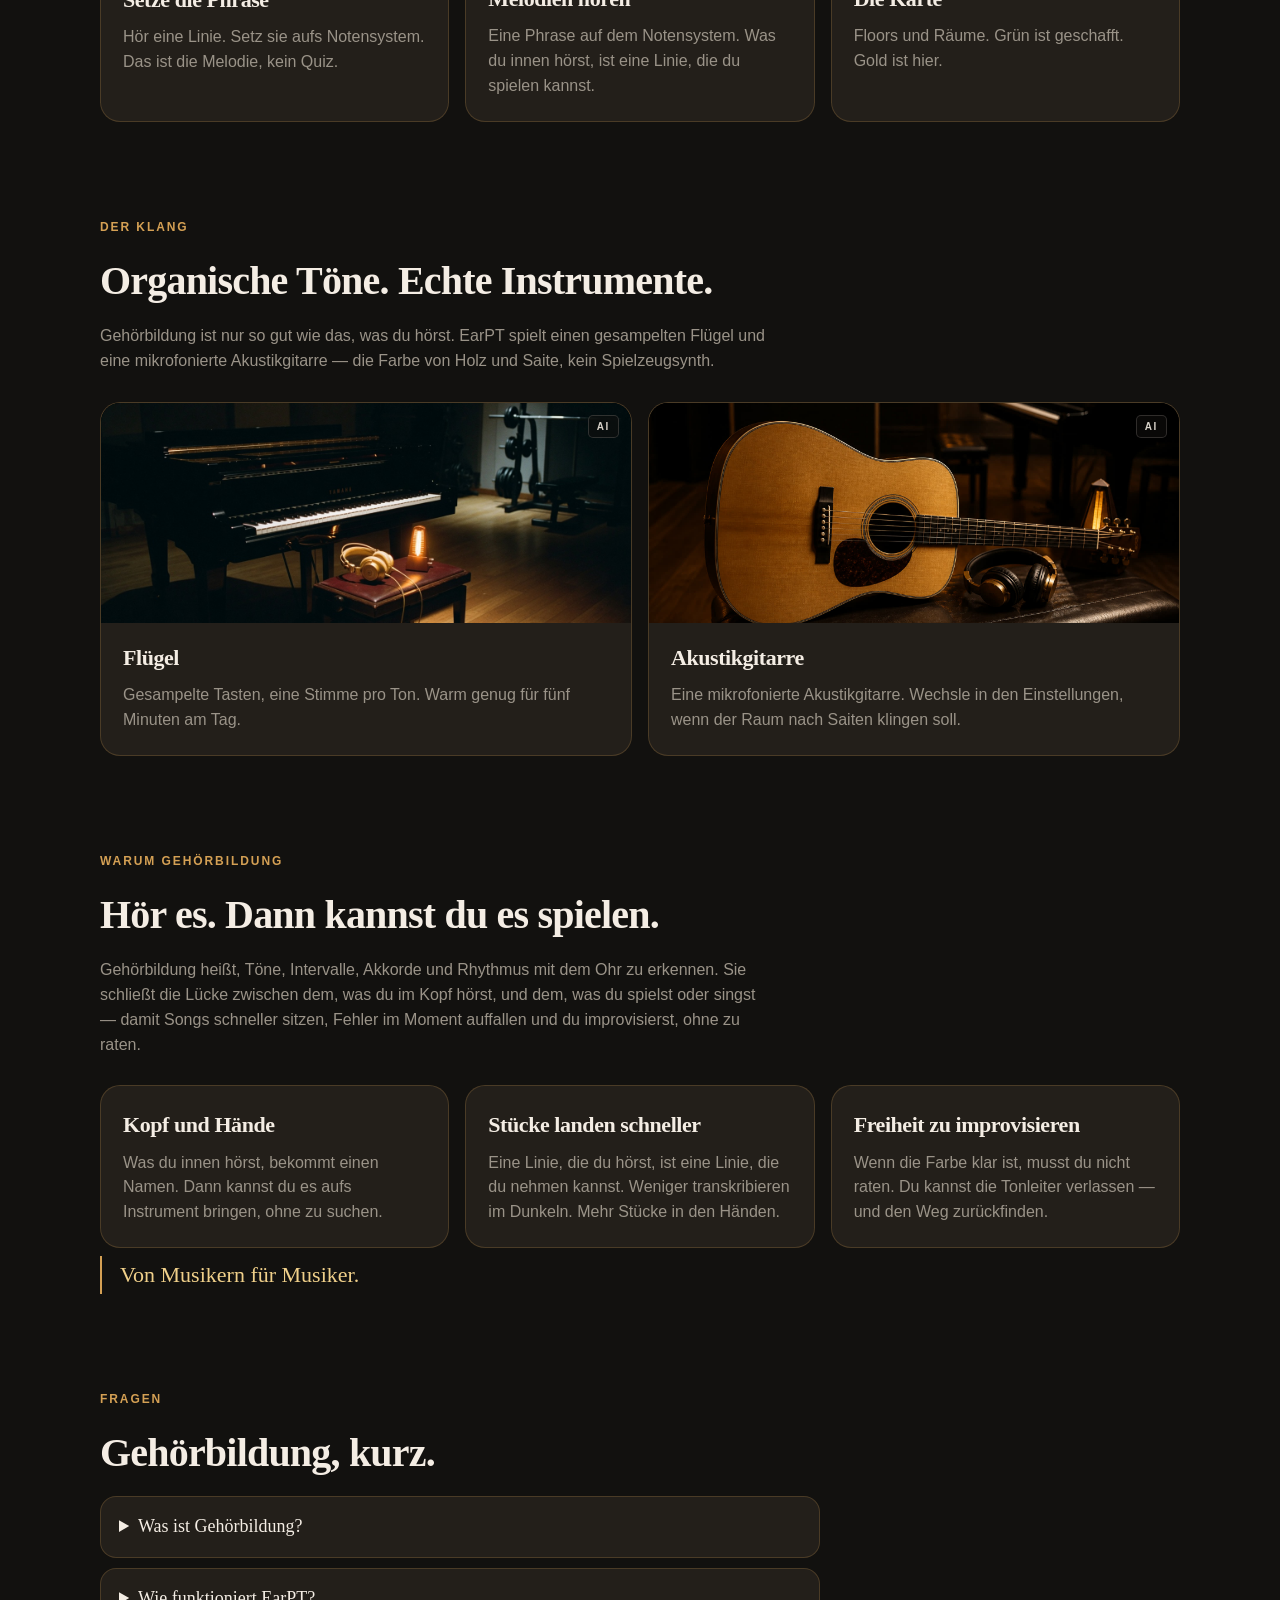
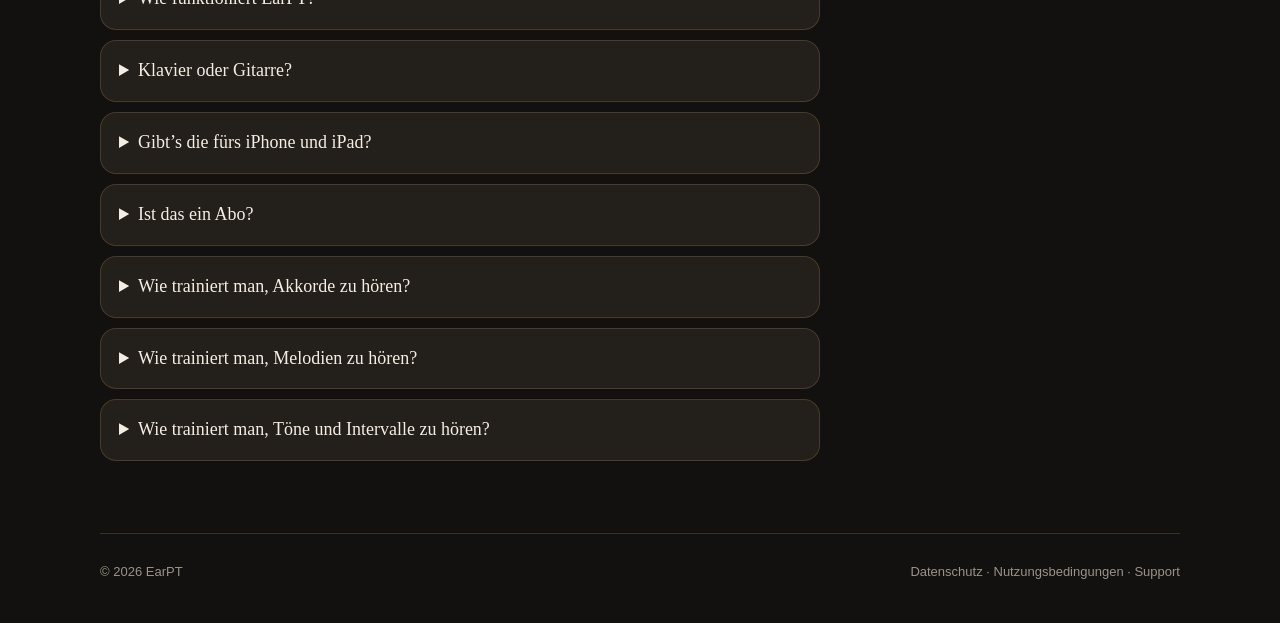
==== commit b5541985: "Darken the hero photo under the copy so the type is readable." ====
--- a/de/index.html
+++ b/de/index.html
@@ -37,7 +37,7 @@
   <meta name="apple-itunes-app" content="app-id=6805772784" />
   <link rel="apple-touch-icon" href="/assets/icon.jpg" />
   <link rel="icon" href="/assets/icon.jpg" />
-  <link rel="stylesheet" href="/css/site.css?v=21" />
+  <link rel="stylesheet" href="/css/site.css?v=22" />
   <script type="application/ld+json">
   {
     "@context": "https://schema.org",
--- a/css/site.css
+++ b/css/site.css
@@ -215,11 +215,11 @@
   position: absolute;
   inset: 0;
   background:
-    linear-gradient(to bottom, var(--bg) 0%, rgba(18, 17, 15, 0.82) 7%, rgba(18, 17, 15, 0.35) 16%, rgba(18, 17, 15, 0) 30%),
-    linear-gradient(to right, var(--bg) 0%, var(--bg) 16%, rgba(18, 17, 15, 0.9) 30%, rgba(18, 17, 15, 0.5) 44%, rgba(18, 17, 15, 0.18) 58%, rgba(18, 17, 15, 0) 74%),
-    linear-gradient(to left, var(--bg) 0%, rgba(18, 17, 15, 0) 16%),
-    linear-gradient(to top, var(--bg) 0%, rgba(18, 17, 15, 0) 28%),
-    rgba(18, 17, 15, 0.16);
+    linear-gradient(to bottom, var(--bg) 0%, rgba(18, 17, 15, 0.88) 8%, rgba(18, 17, 15, 0.4) 18%, rgba(18, 17, 15, 0) 32%),
+    linear-gradient(to right, var(--bg) 0%, var(--bg) 28%, rgba(18, 17, 15, 0.96) 40%, rgba(18, 17, 15, 0.72) 50%, rgba(18, 17, 15, 0.32) 62%, rgba(18, 17, 15, 0.08) 74%, rgba(18, 17, 15, 0) 86%),
+    linear-gradient(to left, var(--bg) 0%, rgba(18, 17, 15, 0) 14%),
+    linear-gradient(to top, var(--bg) 0%, rgba(18, 17, 15, 0) 26%),
+    rgba(18, 17, 15, 0.22);
   pointer-events: none;
 }
 .hero-phone {
@@ -412,11 +412,11 @@
   }
   .hero-photo::after {
     background:
-      linear-gradient(to bottom, var(--bg) 0%, rgba(18, 17, 15, 0.8) 8%, rgba(18, 17, 15, 0.25) 20%, rgba(18, 17, 15, 0) 32%),
-      linear-gradient(to top, var(--bg) 0%, rgba(18, 17, 15, 0) 28%),
-      linear-gradient(to right, var(--bg) 0%, rgba(18, 17, 15, 0.55) 22%, rgba(18, 17, 15, 0) 48%),
-      linear-gradient(to left, var(--bg) 0%, rgba(18, 17, 15, 0) 16%),
-      rgba(18, 17, 15, 0.16);
+      linear-gradient(to bottom, var(--bg) 0%, rgba(18, 17, 15, 0.88) 10%, rgba(18, 17, 15, 0.35) 22%, rgba(18, 17, 15, 0) 36%),
+      linear-gradient(to top, var(--bg) 0%, rgba(18, 17, 15, 0) 26%),
+      linear-gradient(to right, var(--bg) 0%, rgba(18, 17, 15, 0.85) 28%, rgba(18, 17, 15, 0.35) 52%, rgba(18, 17, 15, 0) 72%),
+      linear-gradient(to left, var(--bg) 0%, rgba(18, 17, 15, 0) 14%),
+      rgba(18, 17, 15, 0.22);
   }
   .hero-phone {
     width: min(196px, 46%);
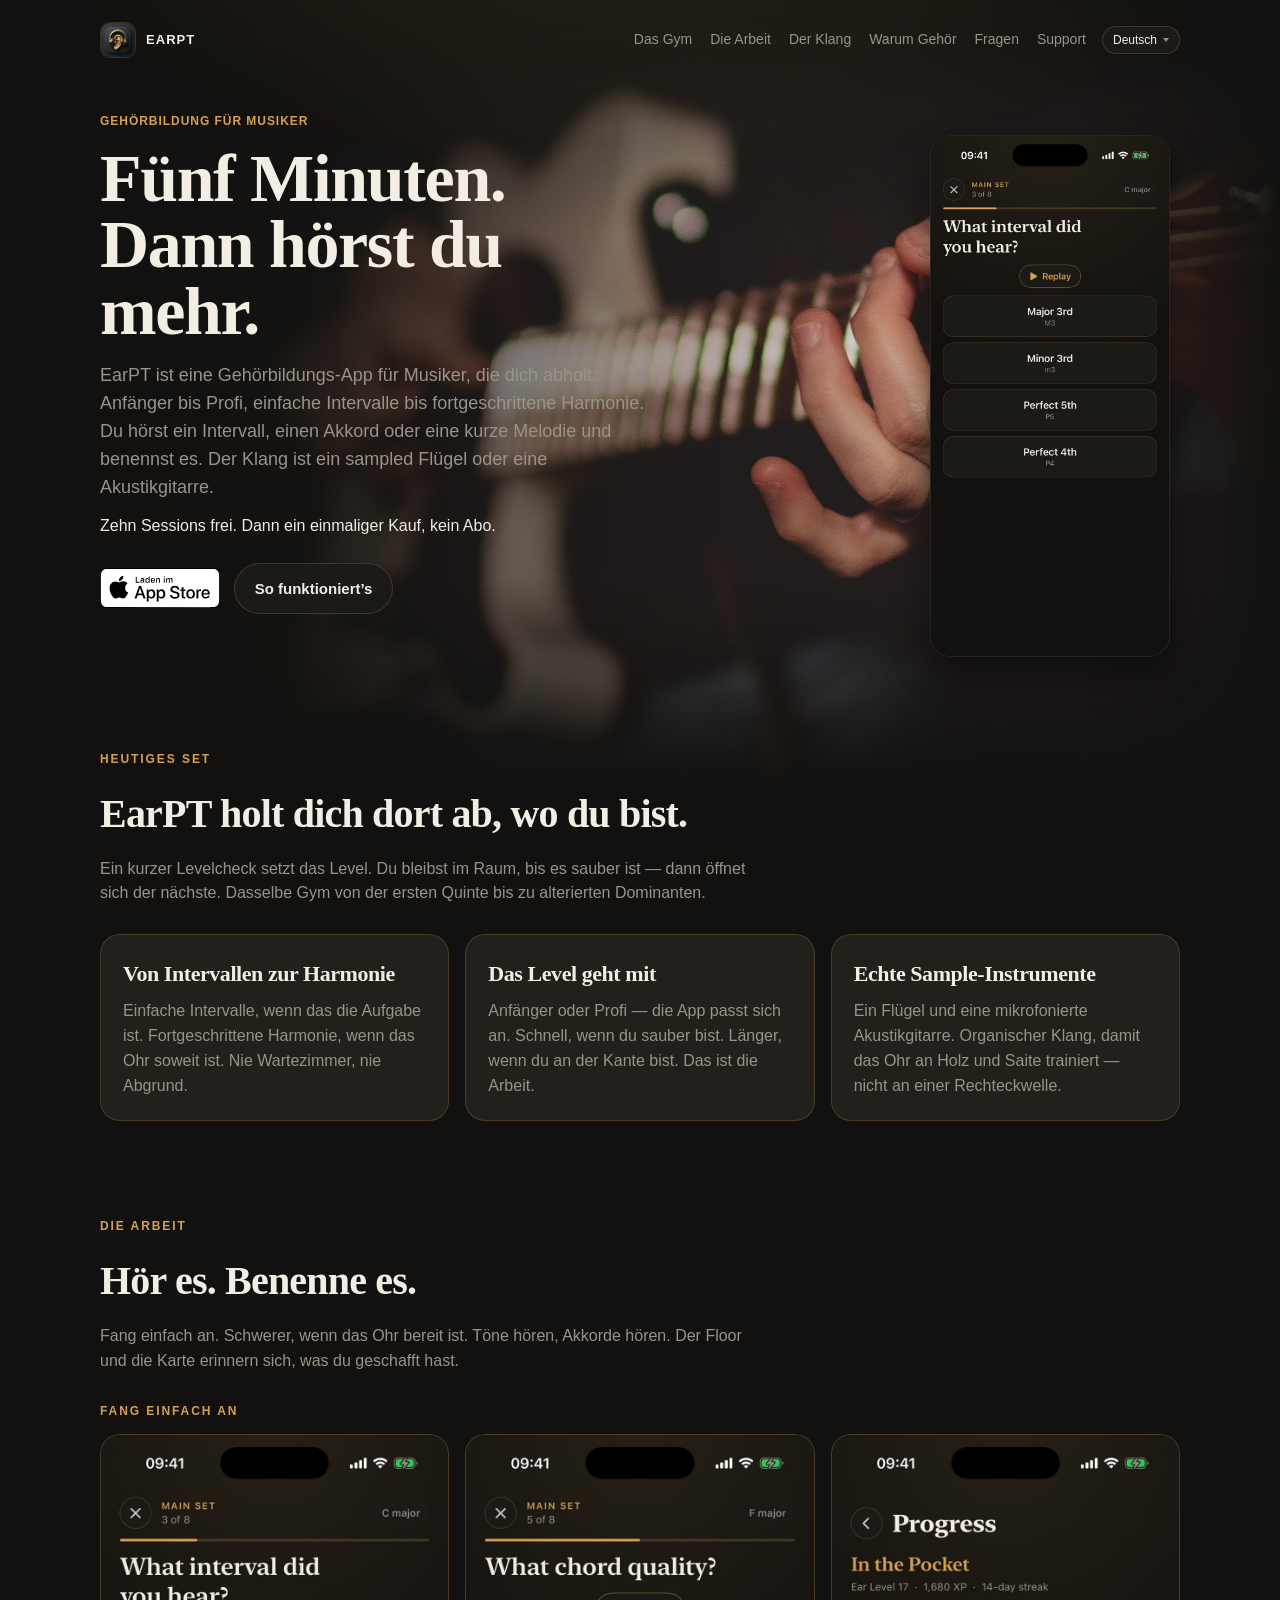
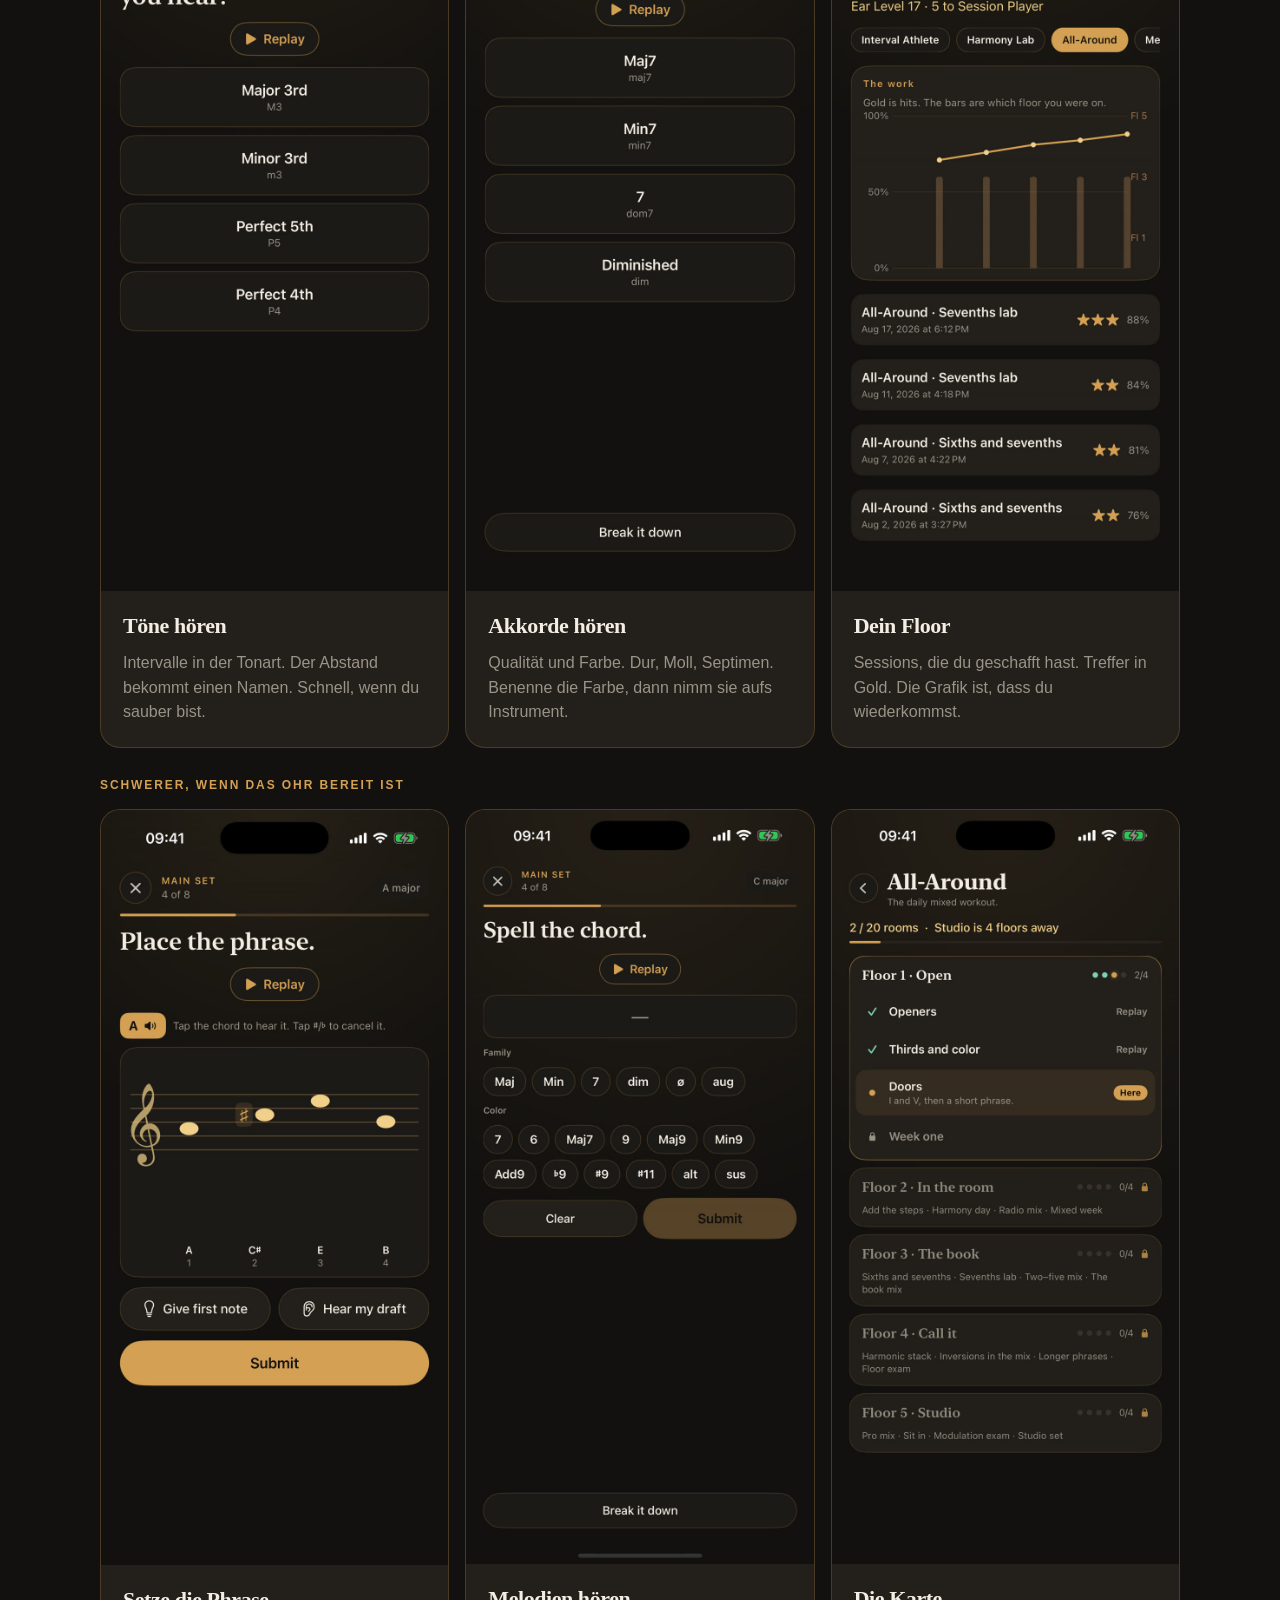
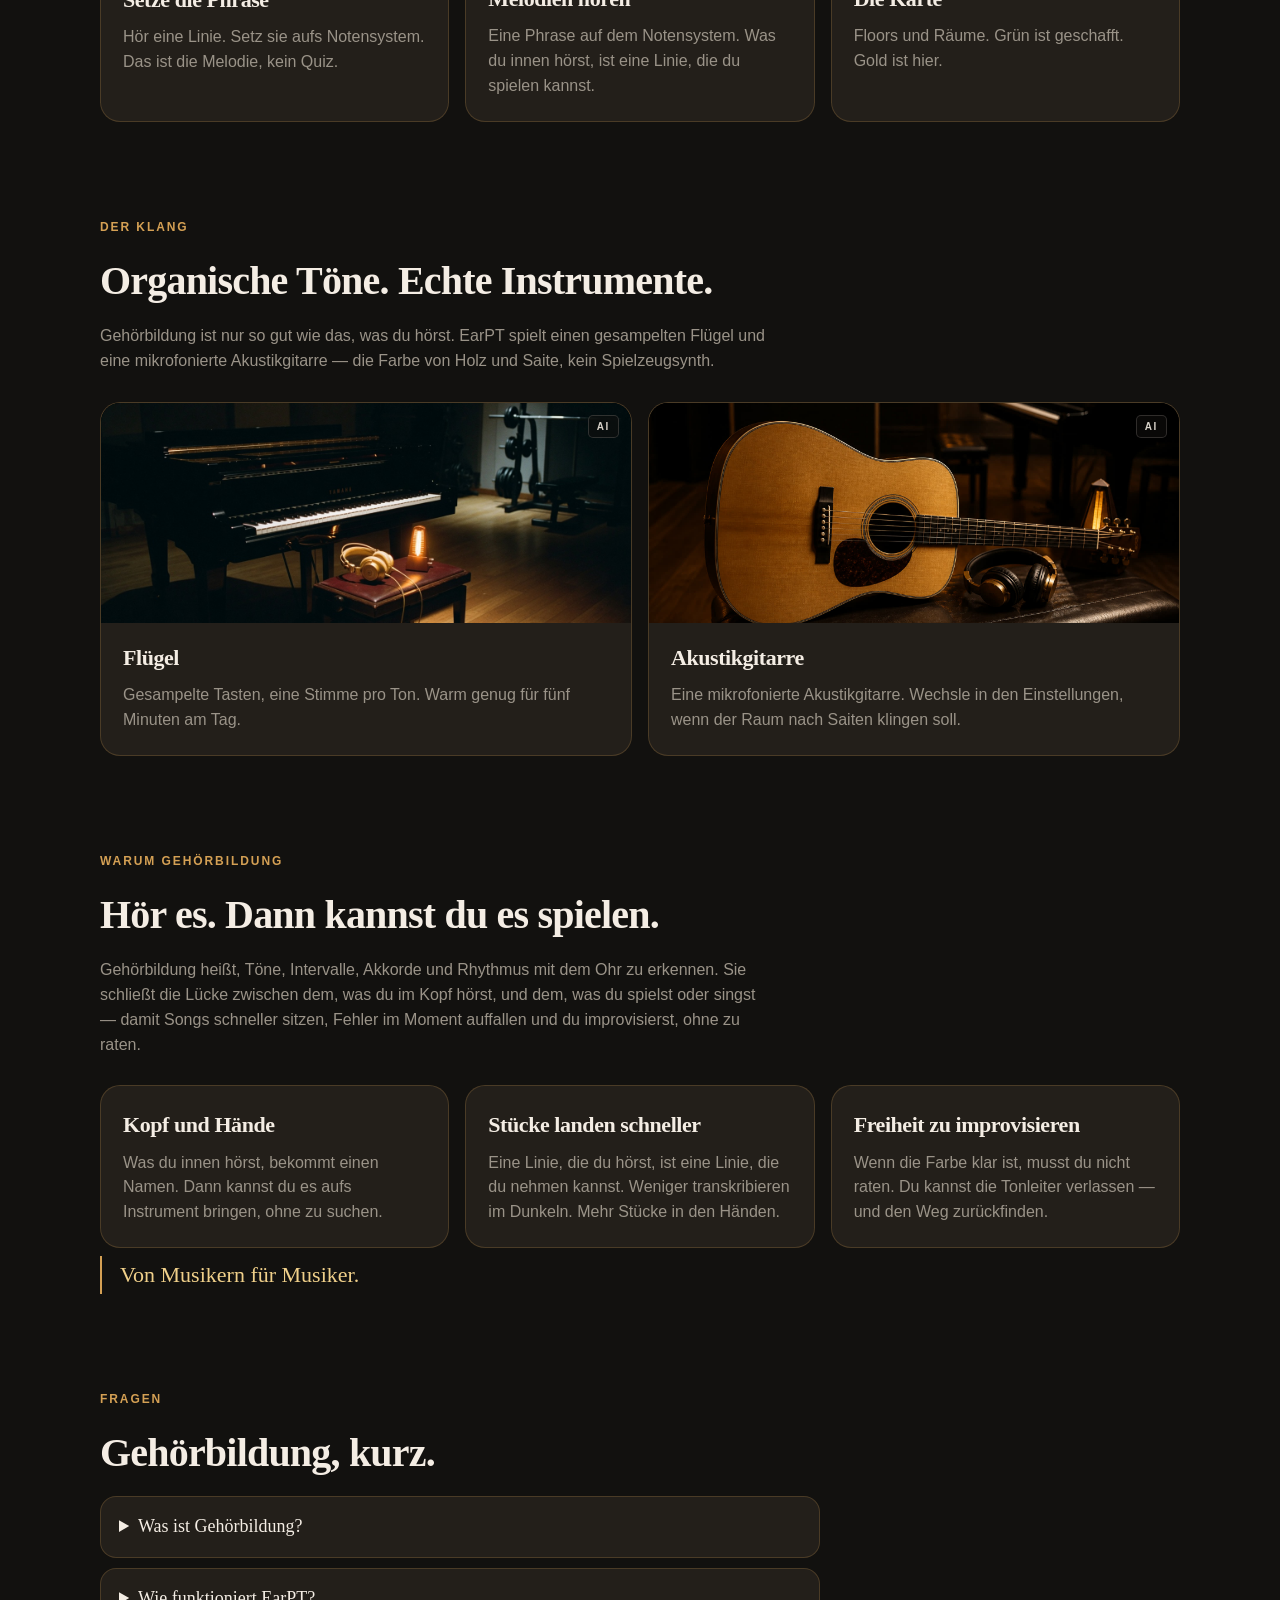
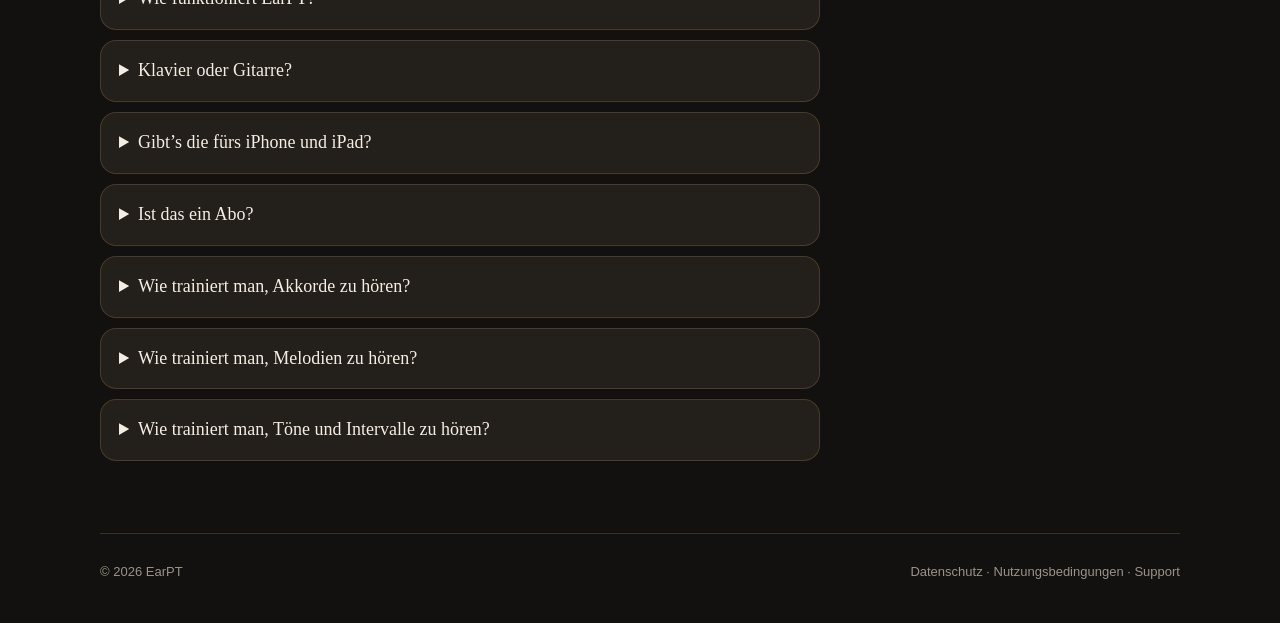
==== commit db32c0ae: "Ease the desktop left fade, and darken the whole photo on small screens. On phone and iPad the copy " ====
--- a/de/index.html
+++ b/de/index.html
@@ -37,7 +37,7 @@
   <meta name="apple-itunes-app" content="app-id=6805772784" />
   <link rel="apple-touch-icon" href="/assets/icon.jpg" />
   <link rel="icon" href="/assets/icon.jpg" />
-  <link rel="stylesheet" href="/css/site.css?v=22" />
+  <link rel="stylesheet" href="/css/site.css?v=23" />
   <script type="application/ld+json">
   {
     "@context": "https://schema.org",
--- a/css/site.css
+++ b/css/site.css
@@ -215,11 +215,11 @@
   position: absolute;
   inset: 0;
   background:
-    linear-gradient(to bottom, var(--bg) 0%, rgba(18, 17, 15, 0.88) 8%, rgba(18, 17, 15, 0.4) 18%, rgba(18, 17, 15, 0) 32%),
-    linear-gradient(to right, var(--bg) 0%, var(--bg) 28%, rgba(18, 17, 15, 0.96) 40%, rgba(18, 17, 15, 0.72) 50%, rgba(18, 17, 15, 0.32) 62%, rgba(18, 17, 15, 0.08) 74%, rgba(18, 17, 15, 0) 86%),
-    linear-gradient(to left, var(--bg) 0%, rgba(18, 17, 15, 0) 14%),
+    linear-gradient(to bottom, var(--bg) 0%, rgba(18, 17, 15, 0.82) 7%, rgba(18, 17, 15, 0.32) 16%, rgba(18, 17, 15, 0) 30%),
+    linear-gradient(to right, var(--bg) 0%, var(--bg) 14%, rgba(18, 17, 15, 0.86) 26%, rgba(18, 17, 15, 0.45) 40%, rgba(18, 17, 15, 0.16) 54%, rgba(18, 17, 15, 0) 70%),
+    linear-gradient(to left, var(--bg) 0%, rgba(18, 17, 15, 0) 16%),
     linear-gradient(to top, var(--bg) 0%, rgba(18, 17, 15, 0) 26%),
-    rgba(18, 17, 15, 0.22);
+    rgba(18, 17, 15, 0.14);
   pointer-events: none;
 }
 .hero-phone {
@@ -412,11 +412,8 @@
   }
   .hero-photo::after {
     background:
-      linear-gradient(to bottom, var(--bg) 0%, rgba(18, 17, 15, 0.88) 10%, rgba(18, 17, 15, 0.35) 22%, rgba(18, 17, 15, 0) 36%),
-      linear-gradient(to top, var(--bg) 0%, rgba(18, 17, 15, 0) 26%),
-      linear-gradient(to right, var(--bg) 0%, rgba(18, 17, 15, 0.85) 28%, rgba(18, 17, 15, 0.35) 52%, rgba(18, 17, 15, 0) 72%),
-      linear-gradient(to left, var(--bg) 0%, rgba(18, 17, 15, 0) 14%),
-      rgba(18, 17, 15, 0.22);
+      linear-gradient(to bottom, var(--bg) 0%, rgba(18, 17, 15, 0.78) 12%, rgba(18, 17, 15, 0.58) 42%, rgba(18, 17, 15, 0.48) 100%),
+      rgba(18, 17, 15, 0.42);
   }
   .hero-phone {
     width: min(196px, 46%);
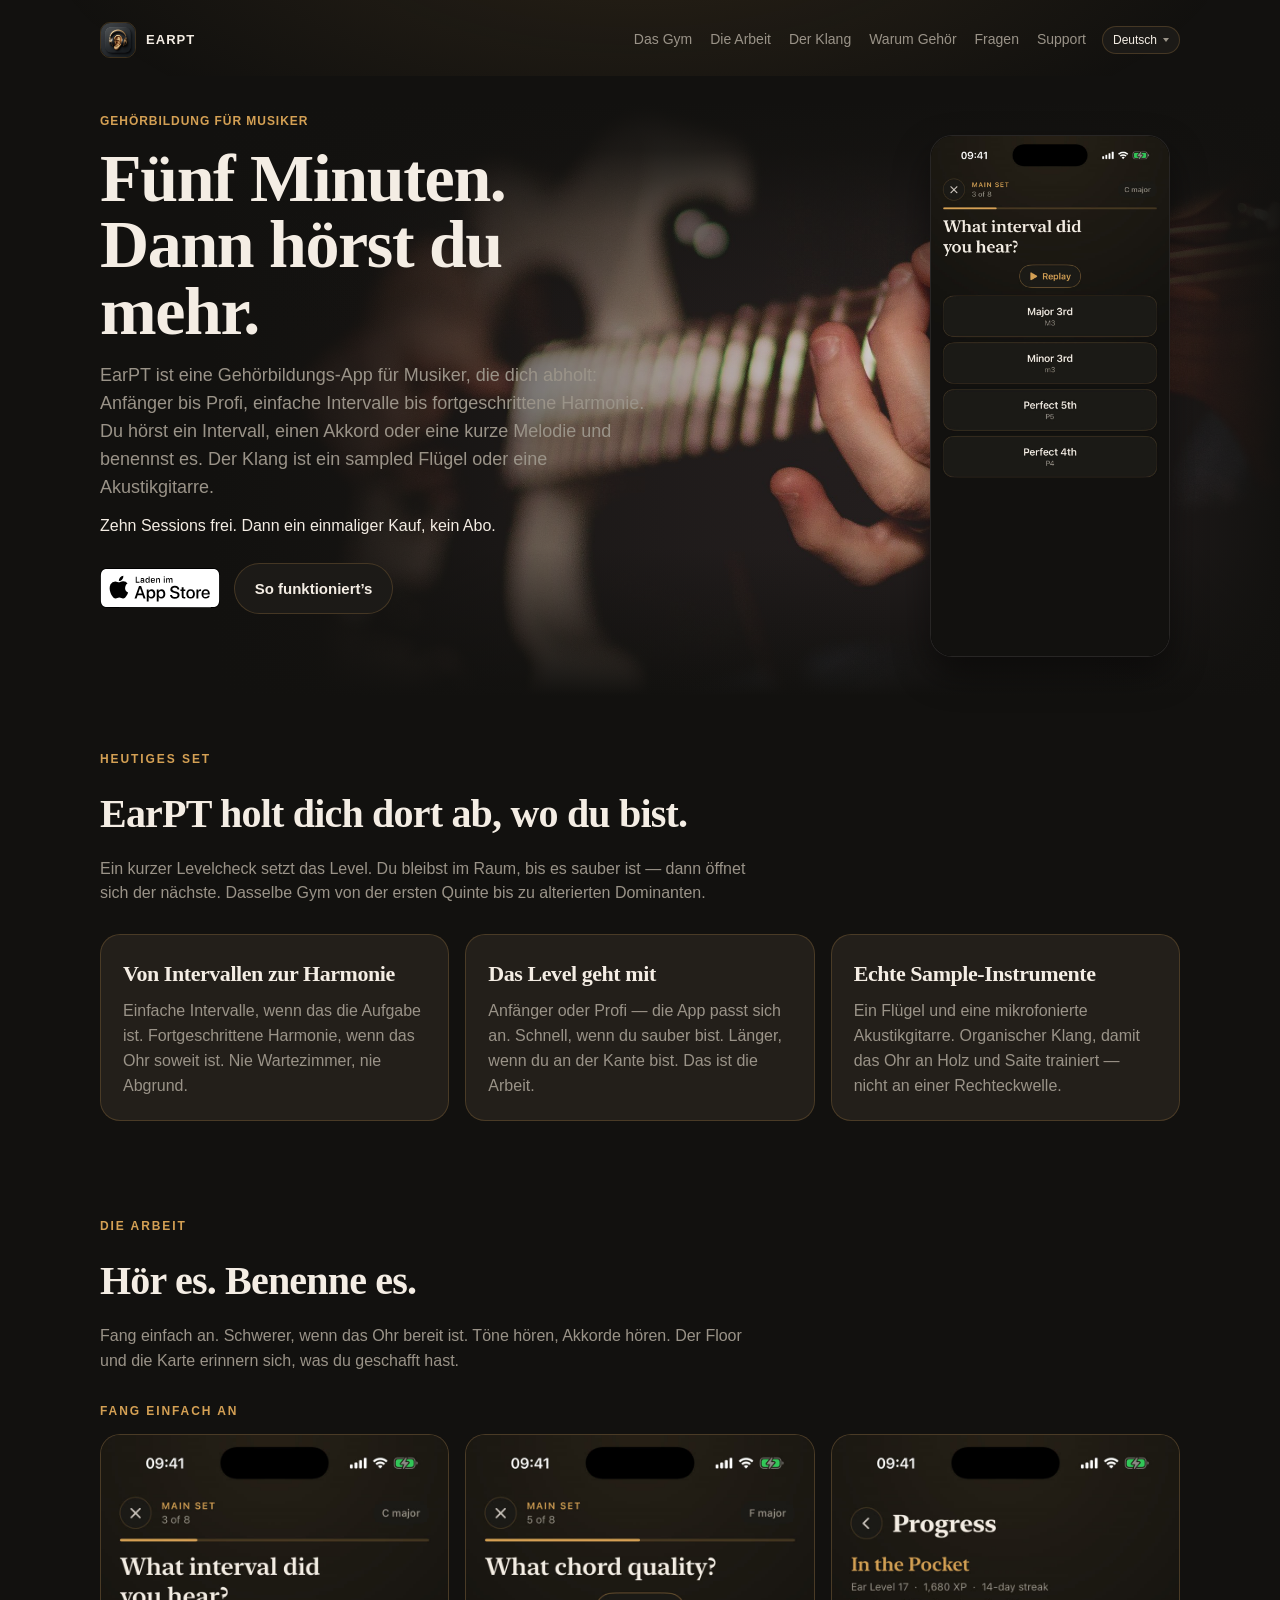
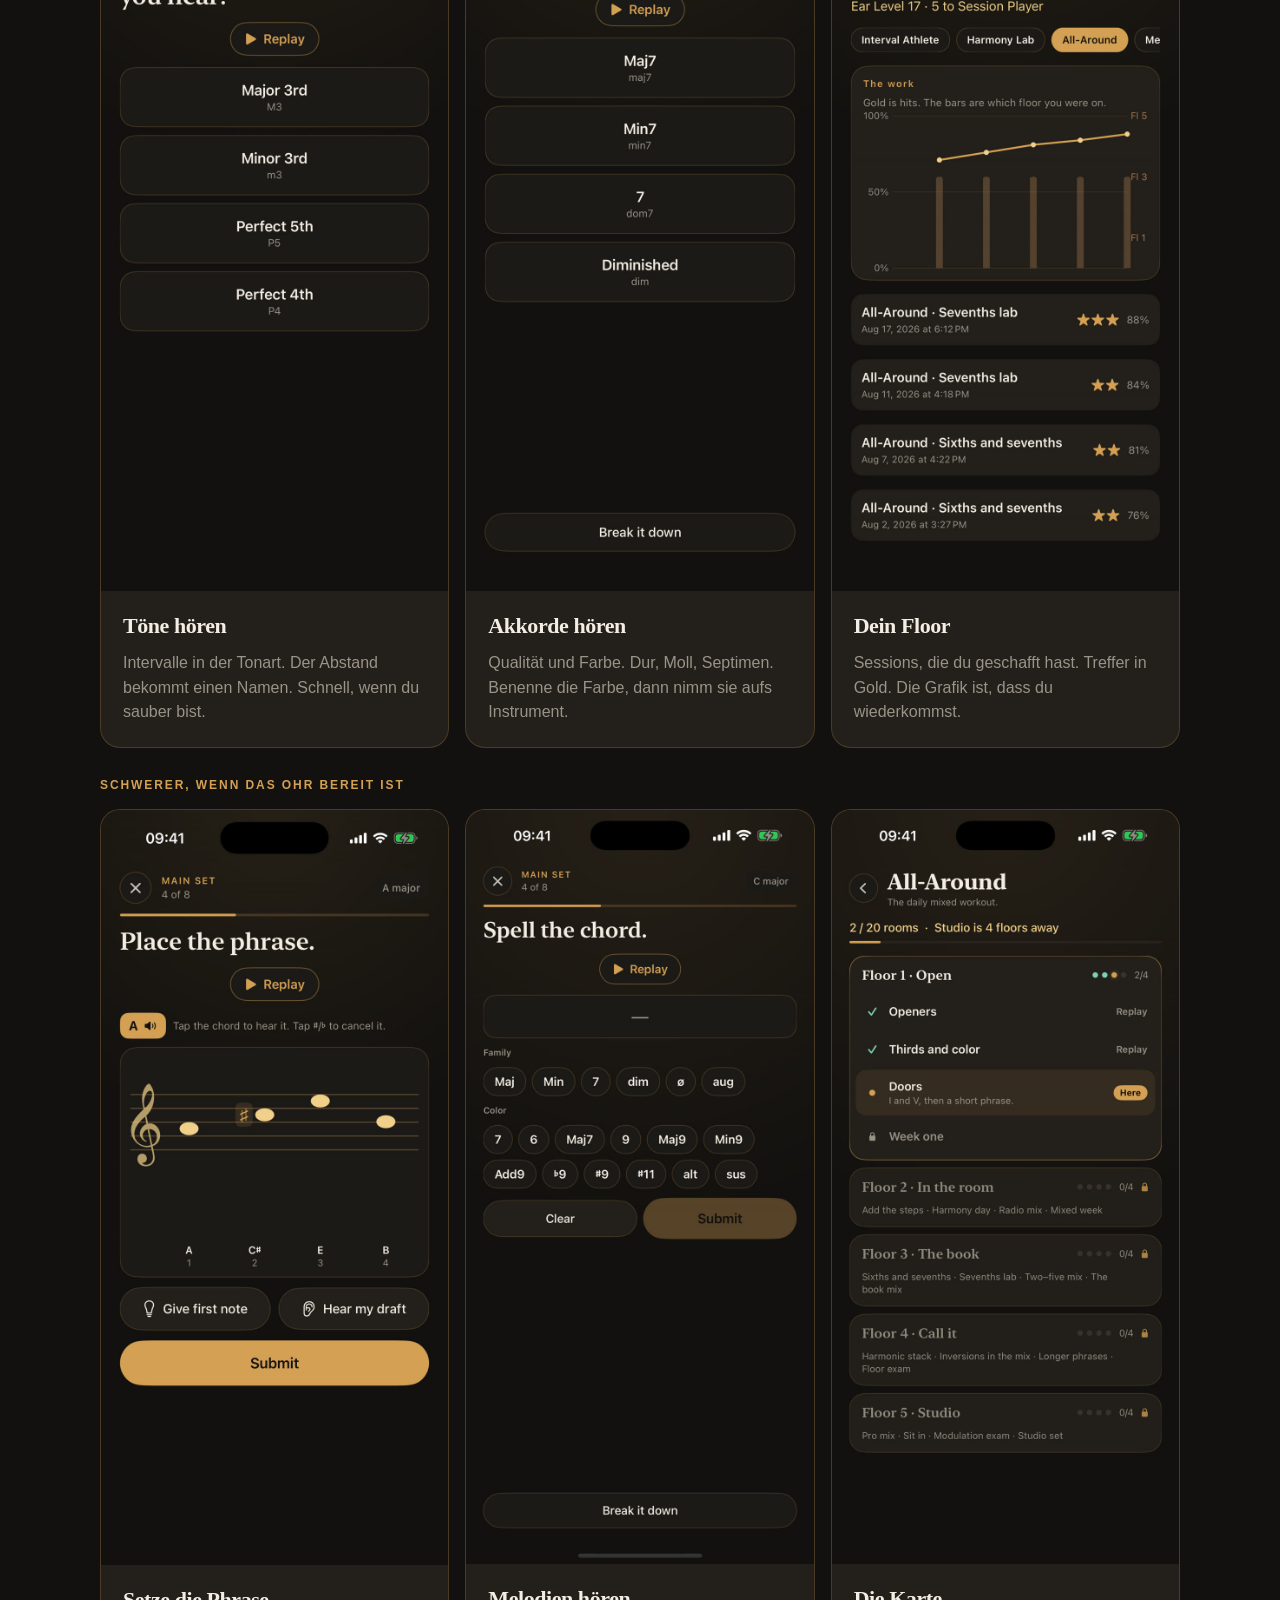
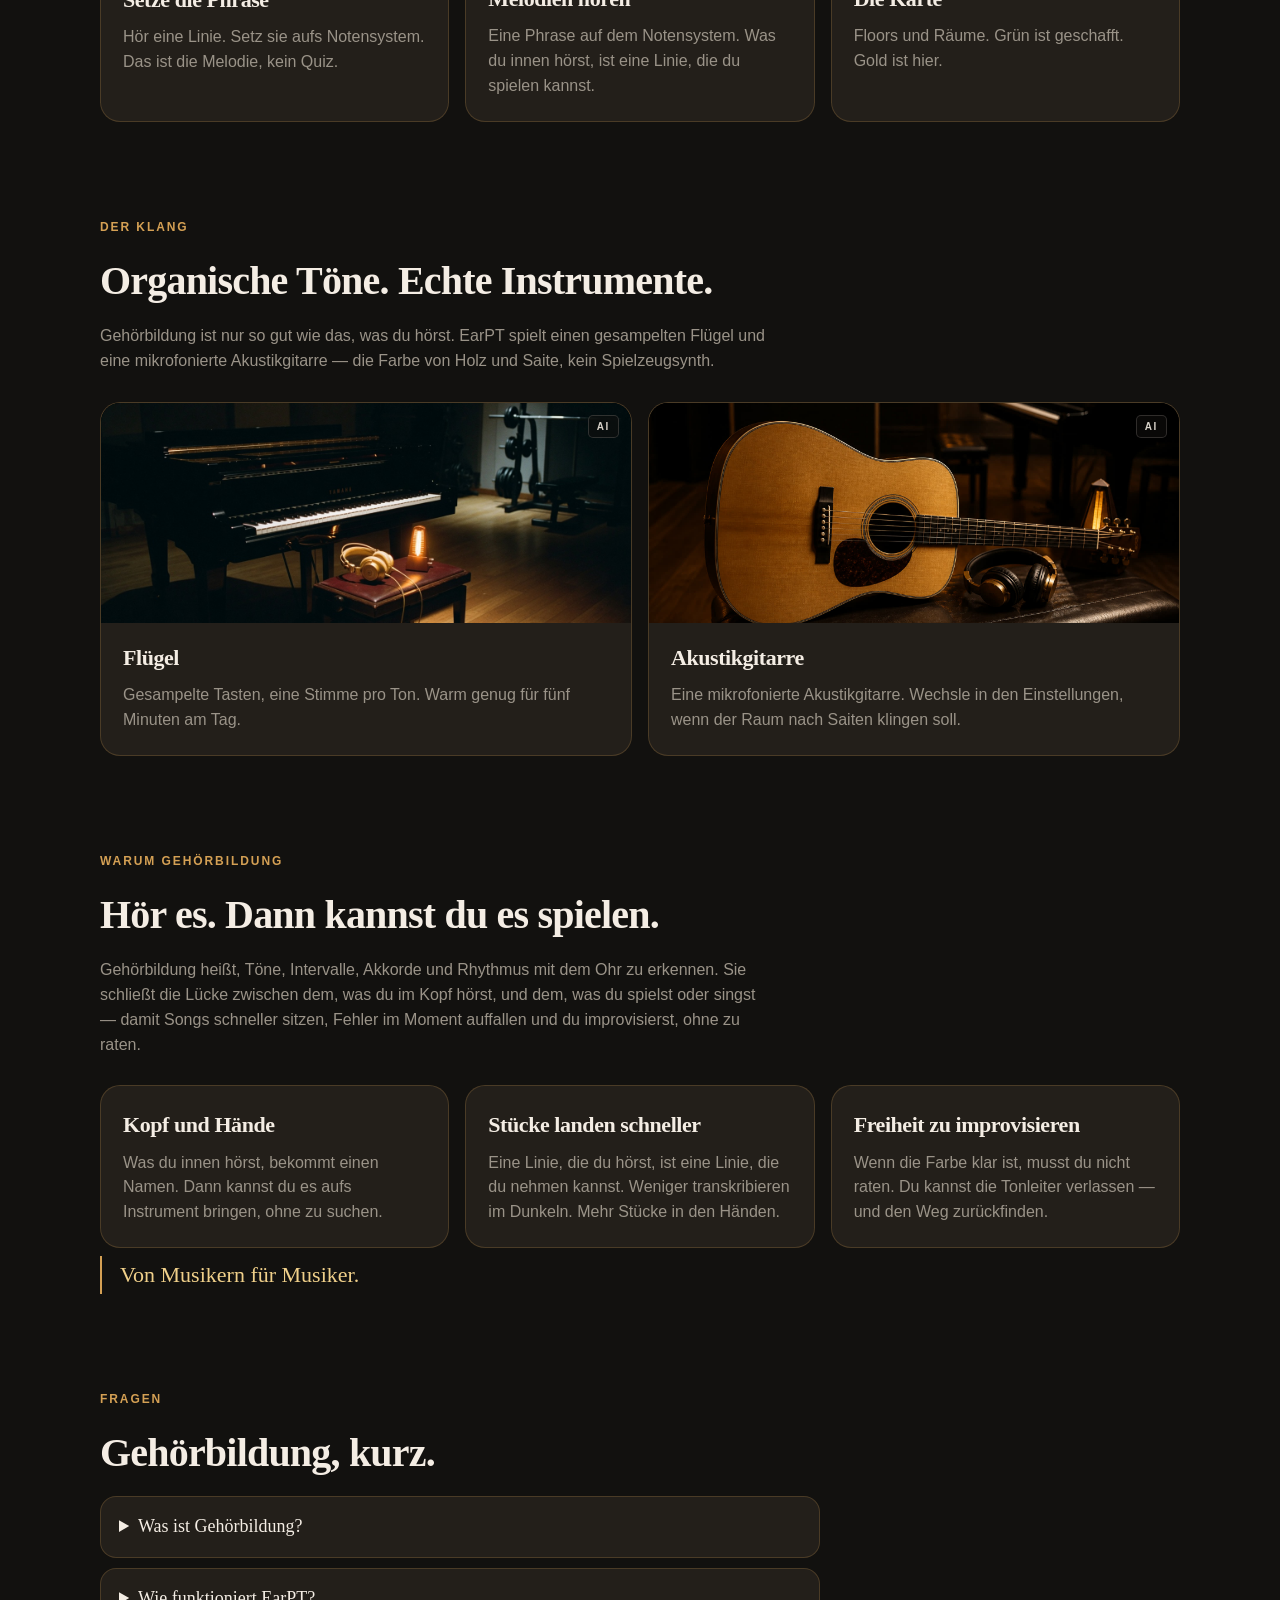
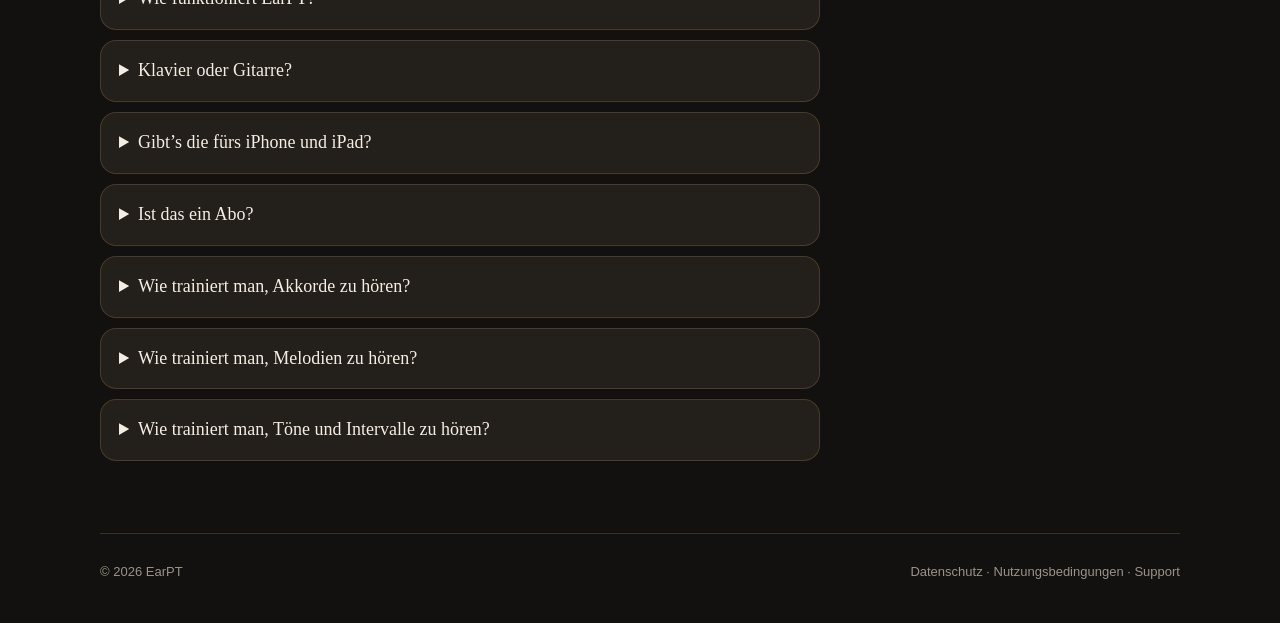
==== commit ca8d2750: "Start the guitar below the menu and fade it into the dark header. The previous full-bleed-behind-nav" ====
--- a/de/index.html
+++ b/de/index.html
@@ -37,7 +37,7 @@
   <meta name="apple-itunes-app" content="app-id=6805772784" />
   <link rel="apple-touch-icon" href="/assets/icon.jpg" />
   <link rel="icon" href="/assets/icon.jpg" />
-  <link rel="stylesheet" href="/css/site.css?v=23" />
+  <link rel="stylesheet" href="/css/site.css?v=24" />
   <script type="application/ld+json">
   {
     "@context": "https://schema.org",
@@ -129,7 +129,6 @@
   </script>
 </head>
 <body>
-  <div class="hero-photo" role="img" aria-hidden="true"></div>
   <div class="wrap">
     <nav class="nav">
       <a class="brand" href="/de/"><img src="/assets/icon.jpg" alt="" /> EarPT</a>
@@ -145,7 +144,8 @@
     </nav>
 
     <header class="hero">
-        <div class="hero-copy">
+      <div class="hero-photo" role="img" aria-hidden="true"></div>
+      <div class="hero-copy">
         <p class="kicker" data-i18n="kicker">Gehörbildung für Musiker</p>
         <h1 data-i18n="heroTitle">Fünf Minuten. Dann hörst du mehr.</h1>
         <p class="lede" data-i18n="heroLede">EarPT ist eine Gehörbildungs-App für Musiker, die dich abholt: Anfänger bis Profi, einfache Intervalle bis fortgeschrittene Harmonie. Du hörst ein Intervall, einen Akkord oder eine kurze Melodie und benennst es. Der Klang ist ein sampled Flügel oder eine Akustikgitarre.</p>
--- a/css/site.css
+++ b/css/site.css
@@ -202,12 +202,12 @@
   position: absolute;
   z-index: 0;
   top: 0;
-  left: 0;
-  width: 100%;
-  height: min(780px, 92vh);
+  left: -6%;
+  right: -10%;
+  height: min(620px, 78vh);
   background-image: url("/assets/feel-hero.jpg?v=2");
   background-size: cover;
-  background-position: 28% 12%;
+  background-position: 28% 22%;
   pointer-events: none;
 }
 .hero-photo::after {
@@ -215,10 +215,10 @@
   position: absolute;
   inset: 0;
   background:
-    linear-gradient(to bottom, var(--bg) 0%, rgba(18, 17, 15, 0.82) 7%, rgba(18, 17, 15, 0.32) 16%, rgba(18, 17, 15, 0) 30%),
+    linear-gradient(to bottom, var(--bg) 0%, var(--bg) 4%, rgba(18, 17, 15, 0.88) 12%, rgba(18, 17, 15, 0.4) 24%, rgba(18, 17, 15, 0) 42%),
     linear-gradient(to right, var(--bg) 0%, var(--bg) 14%, rgba(18, 17, 15, 0.86) 26%, rgba(18, 17, 15, 0.45) 40%, rgba(18, 17, 15, 0.16) 54%, rgba(18, 17, 15, 0) 70%),
     linear-gradient(to left, var(--bg) 0%, rgba(18, 17, 15, 0) 16%),
-    linear-gradient(to top, var(--bg) 0%, rgba(18, 17, 15, 0) 26%),
+    linear-gradient(to top, var(--bg) 0%, rgba(18, 17, 15, 0) 24%),
     rgba(18, 17, 15, 0.14);
   pointer-events: none;
 }
@@ -406,9 +406,10 @@
   .hero, .grid-3, .grid-2 { grid-template-columns: 1fr; }
   .hero { padding-top: 16px; padding-bottom: 80px; }
   .hero-photo {
-    top: 0;
-    height: min(820px, 100vh);
-    background-position: 30% 18%;
+    left: -4%;
+    right: -4%;
+    height: min(560px, 70vh);
+    background-position: 30% 24%;
   }
   .hero-photo::after {
     background:
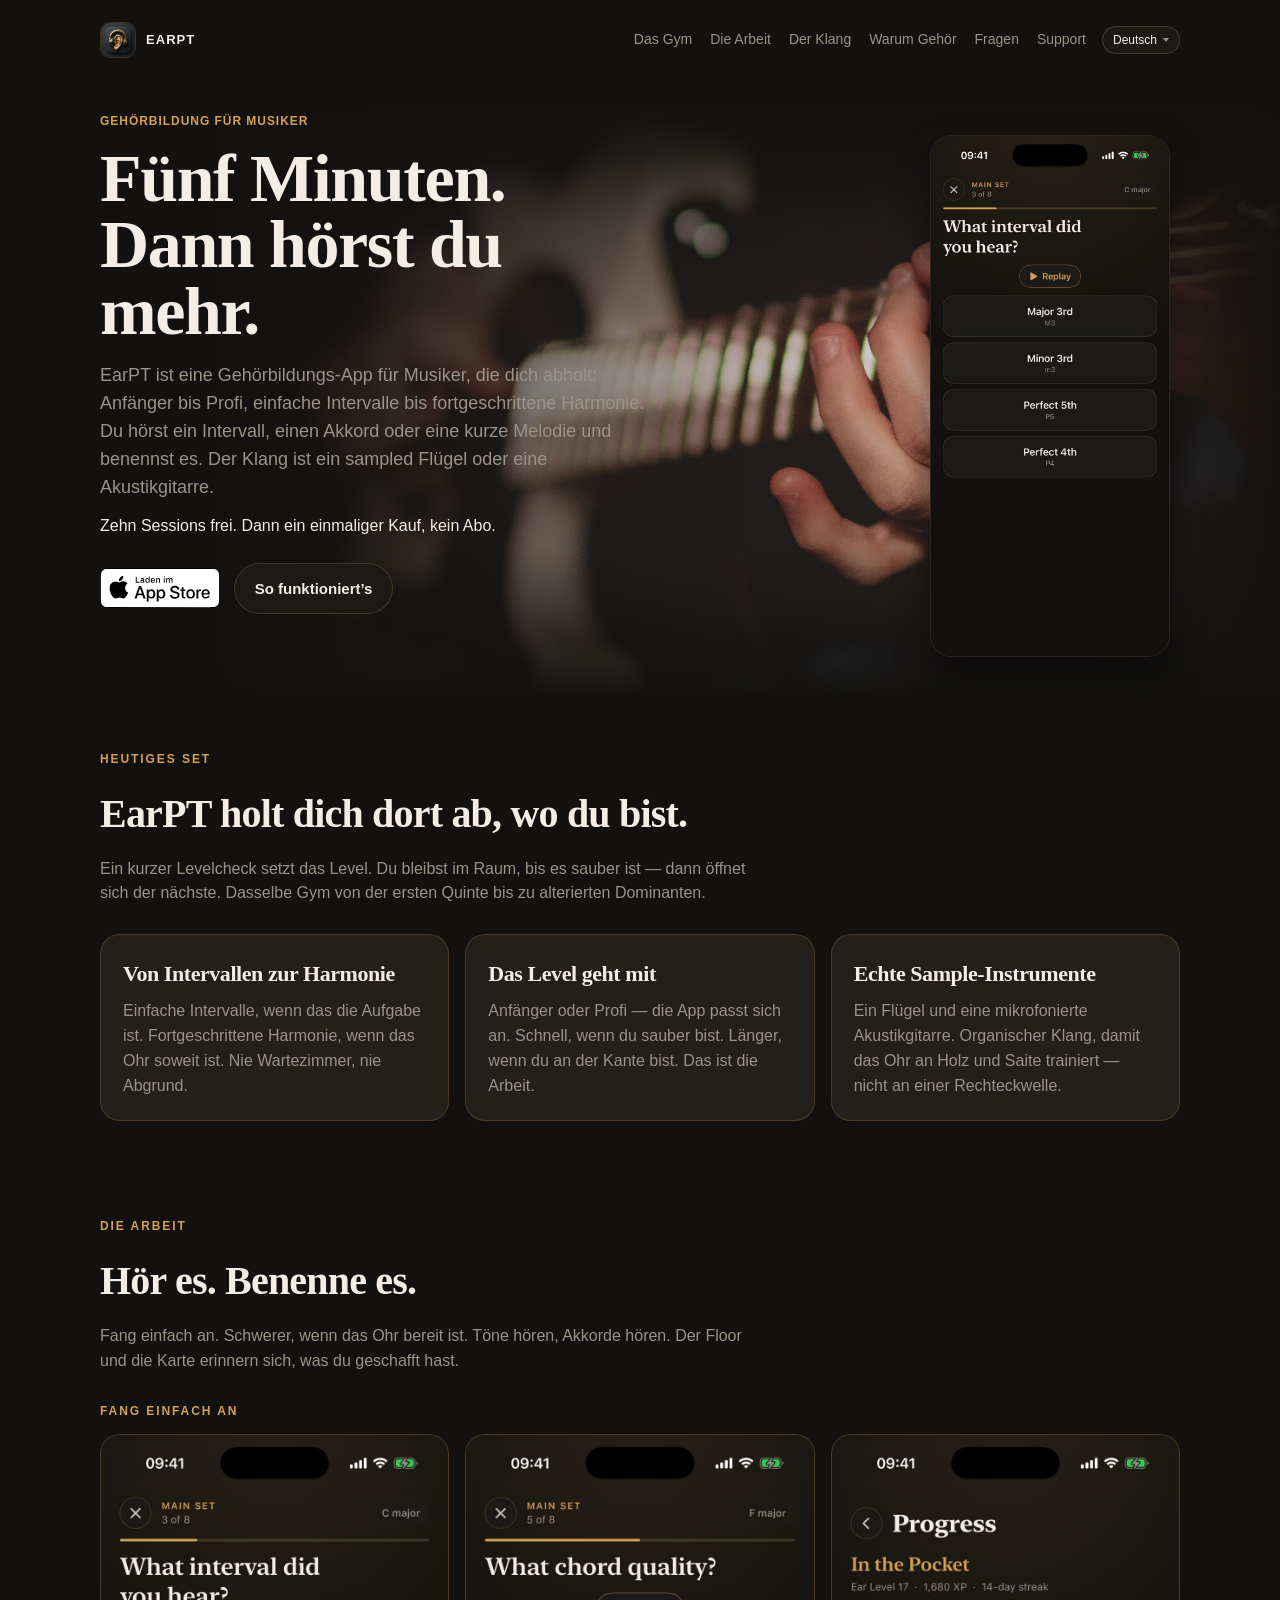
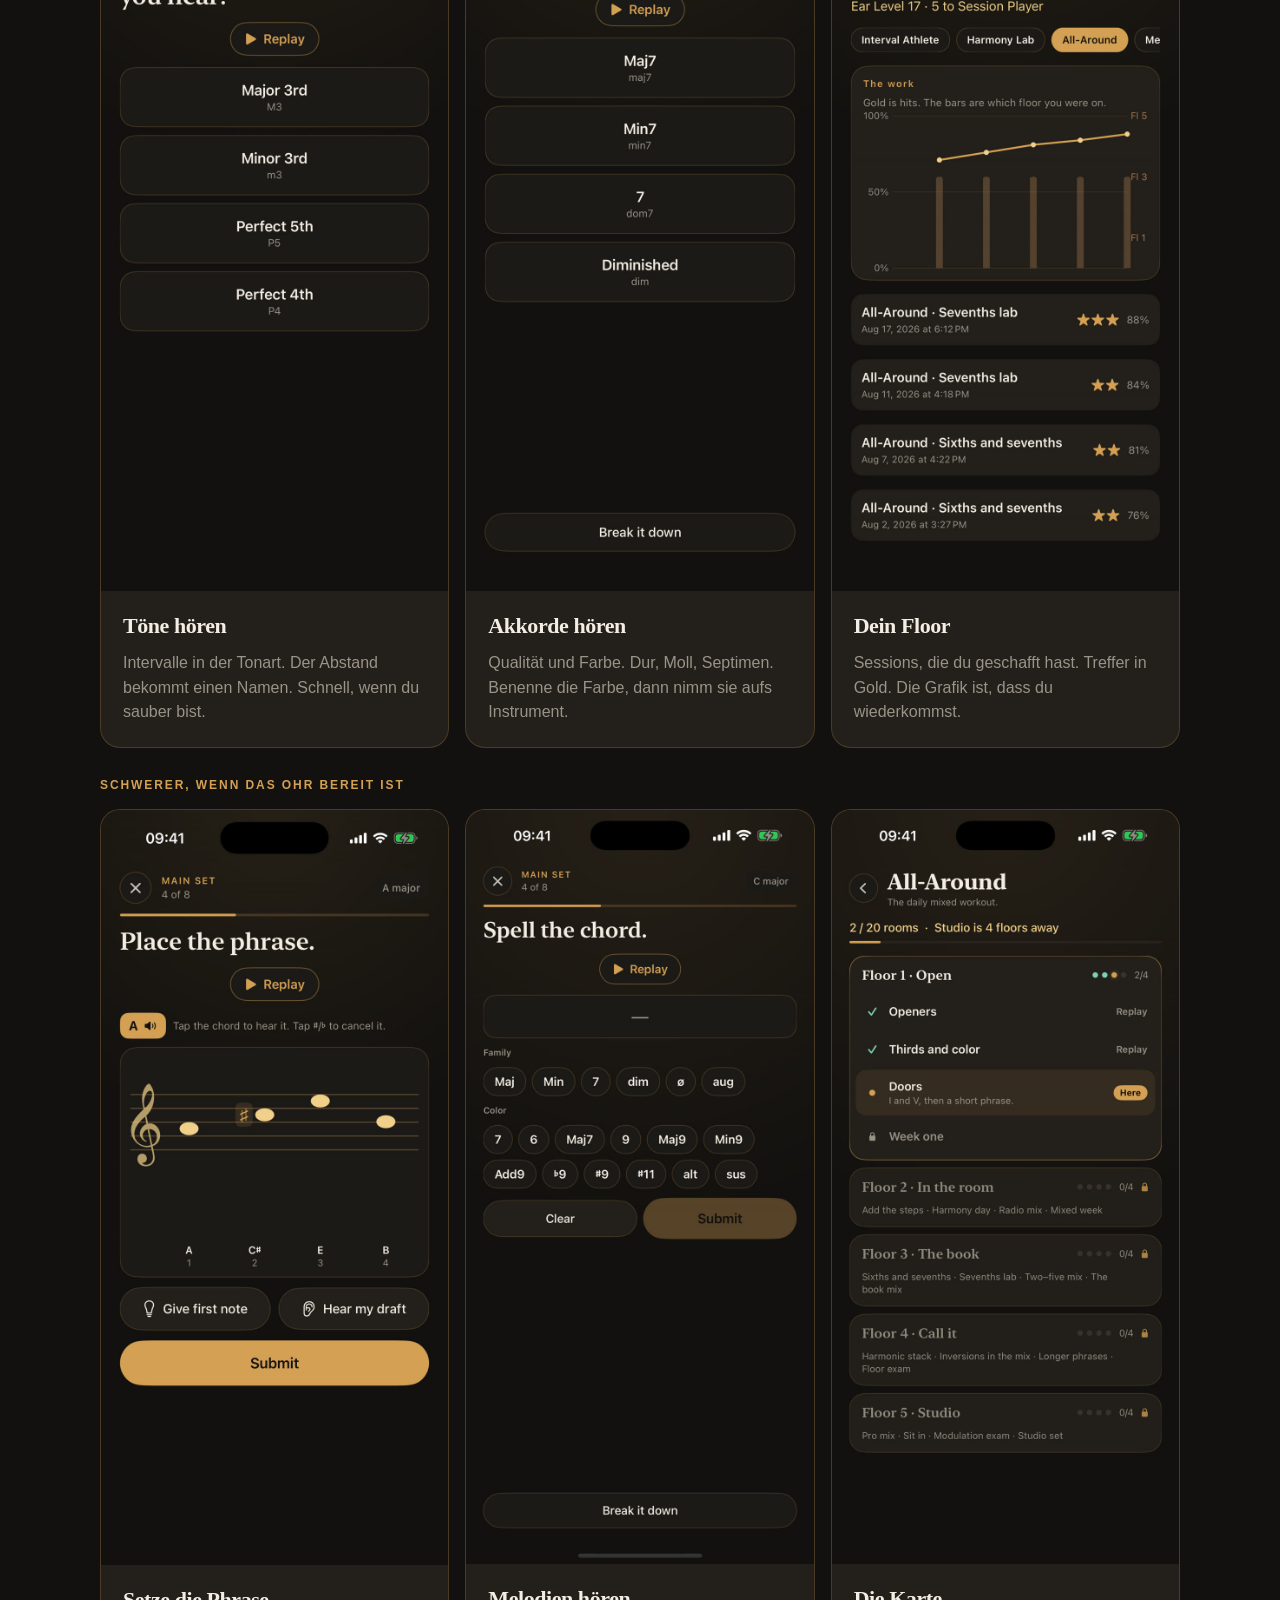
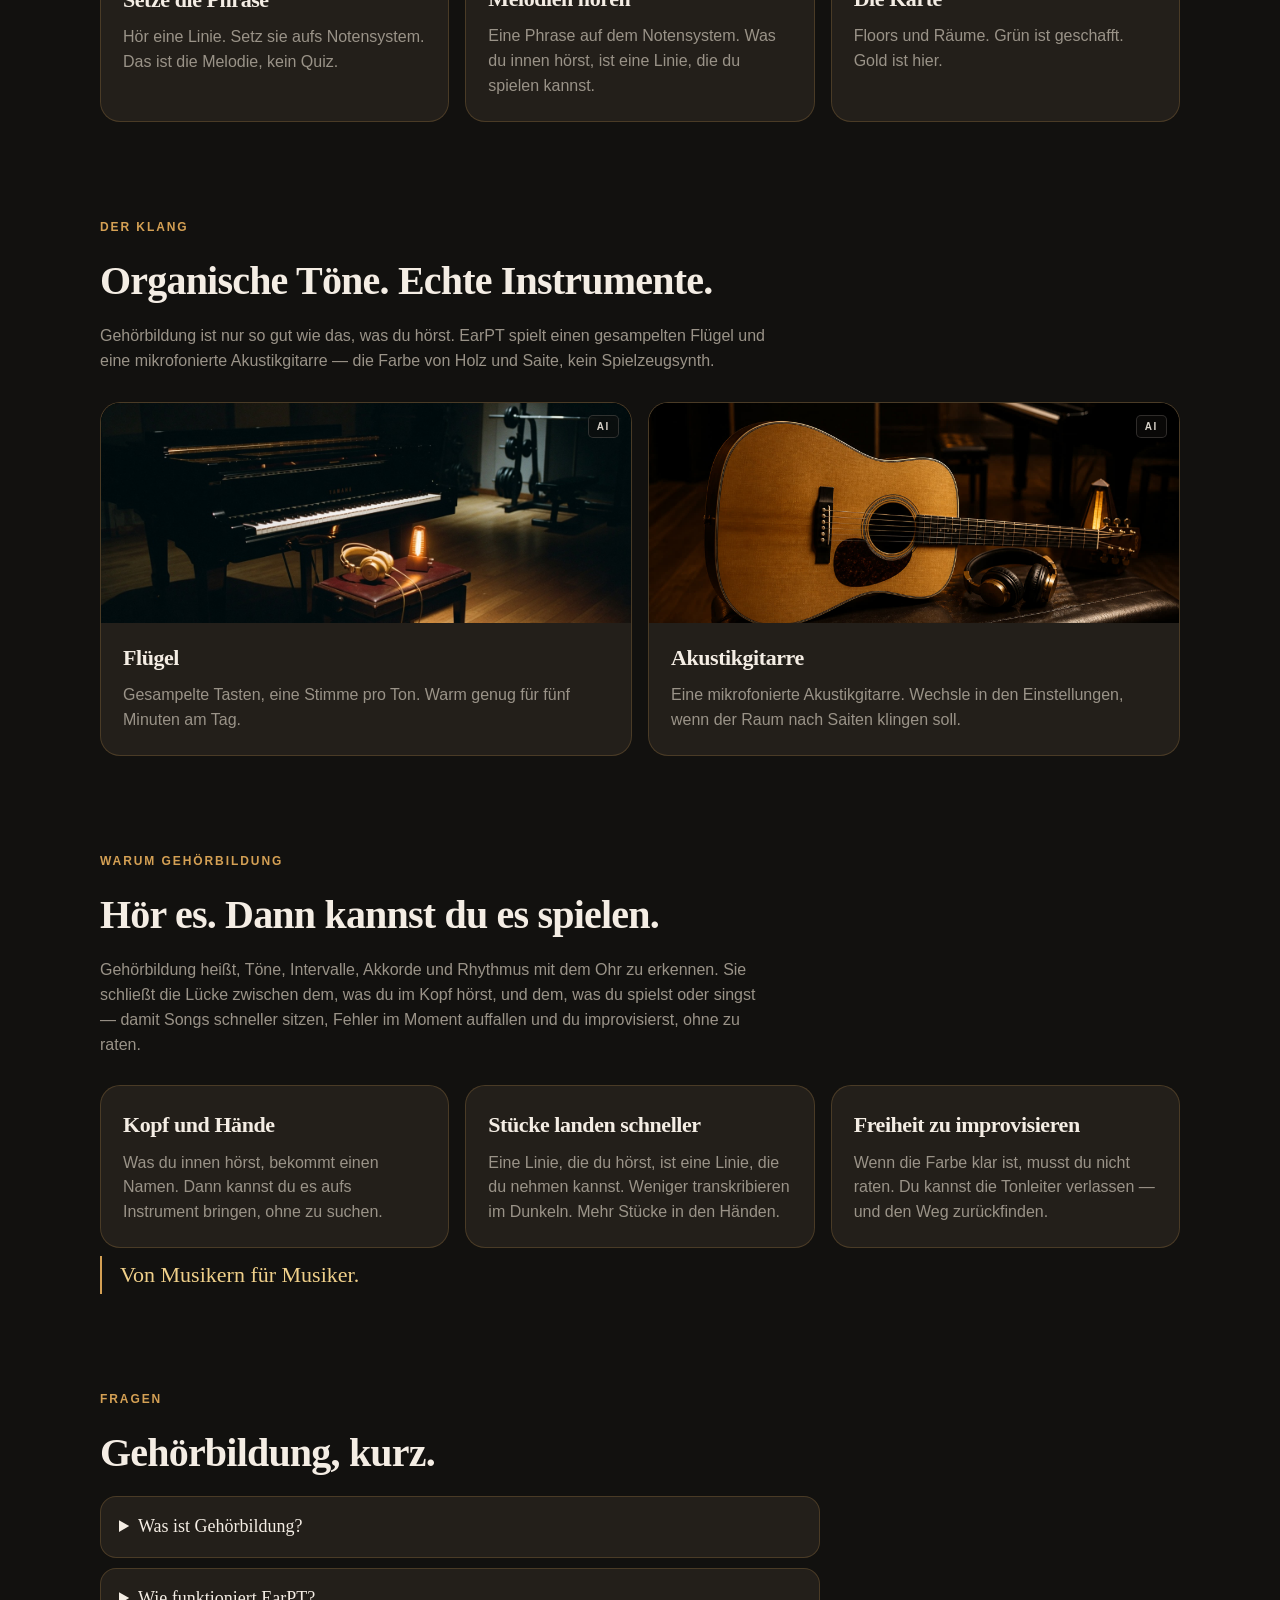
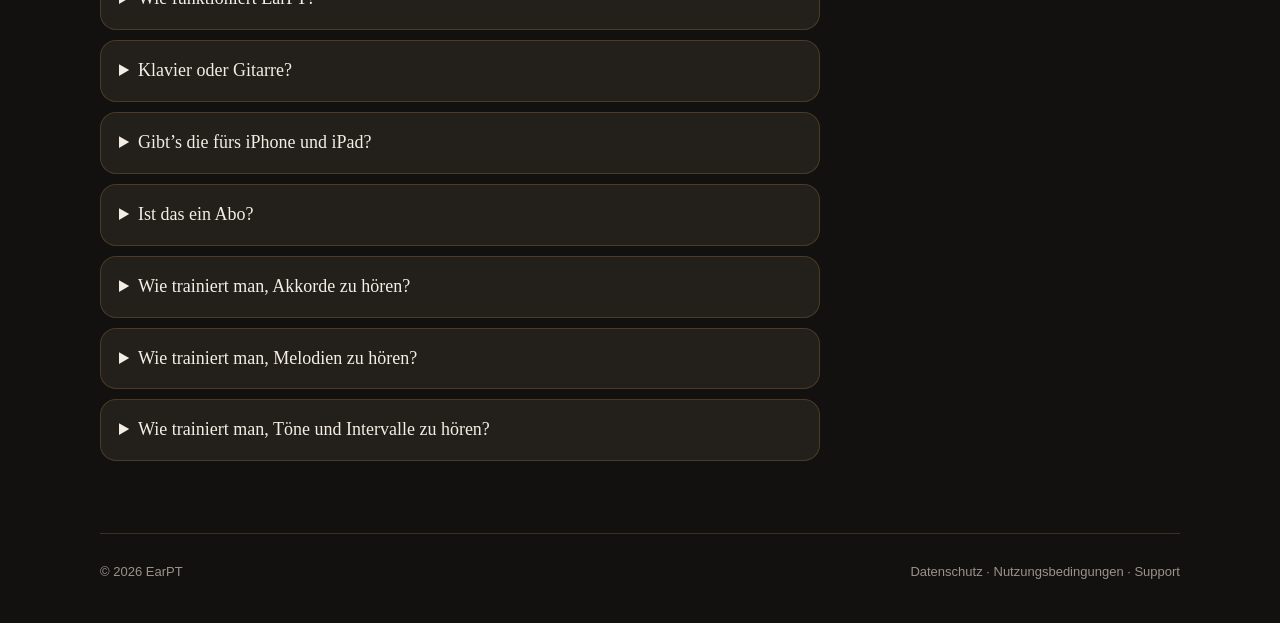
==== commit ff504f14: "Put a solid charcoal bar behind the menu, in front of the glow. The gold wash stays on the page when" ====
--- a/de/index.html
+++ b/de/index.html
@@ -37,7 +37,7 @@
   <meta name="apple-itunes-app" content="app-id=6805772784" />
   <link rel="apple-touch-icon" href="/assets/icon.jpg" />
   <link rel="icon" href="/assets/icon.jpg" />
-  <link rel="stylesheet" href="/css/site.css?v=24" />
+  <link rel="stylesheet" href="/css/site.css?v=25" />
   <script type="application/ld+json">
   {
     "@context": "https://schema.org",
@@ -129,7 +129,8 @@
   </script>
 </head>
 <body>
-  <div class="wrap">
+  <div class="topbar">
+    <div class="wrap">
     <nav class="nav">
       <a class="brand" href="/de/"><img src="/assets/icon.jpg" alt="" /> EarPT</a>
       <div class="nav-links">
@@ -142,7 +143,9 @@
       </div>
       <div class="lang" data-lang></div>
     </nav>
-
+    </div>
+  </div>
+  <div class="wrap">
     <header class="hero">
       <div class="hero-photo" role="img" aria-hidden="true"></div>
       <div class="hero-copy">
--- a/css/site.css
+++ b/css/site.css
@@ -43,16 +43,19 @@
   margin: 0 auto;
 }
 
+.topbar {
+  position: relative;
+  z-index: 5;
+  background: var(--bg);
+}
+
 .nav {
   position: relative;
-  z-index: 3;
   display: grid;
   grid-template-columns: auto minmax(0, 1fr) auto;
   align-items: center;
   padding: 22px 0 18px;
   gap: 12px 16px;
-  position: relative;
-  z-index: 40;
 }
 .brand {
   display: flex;
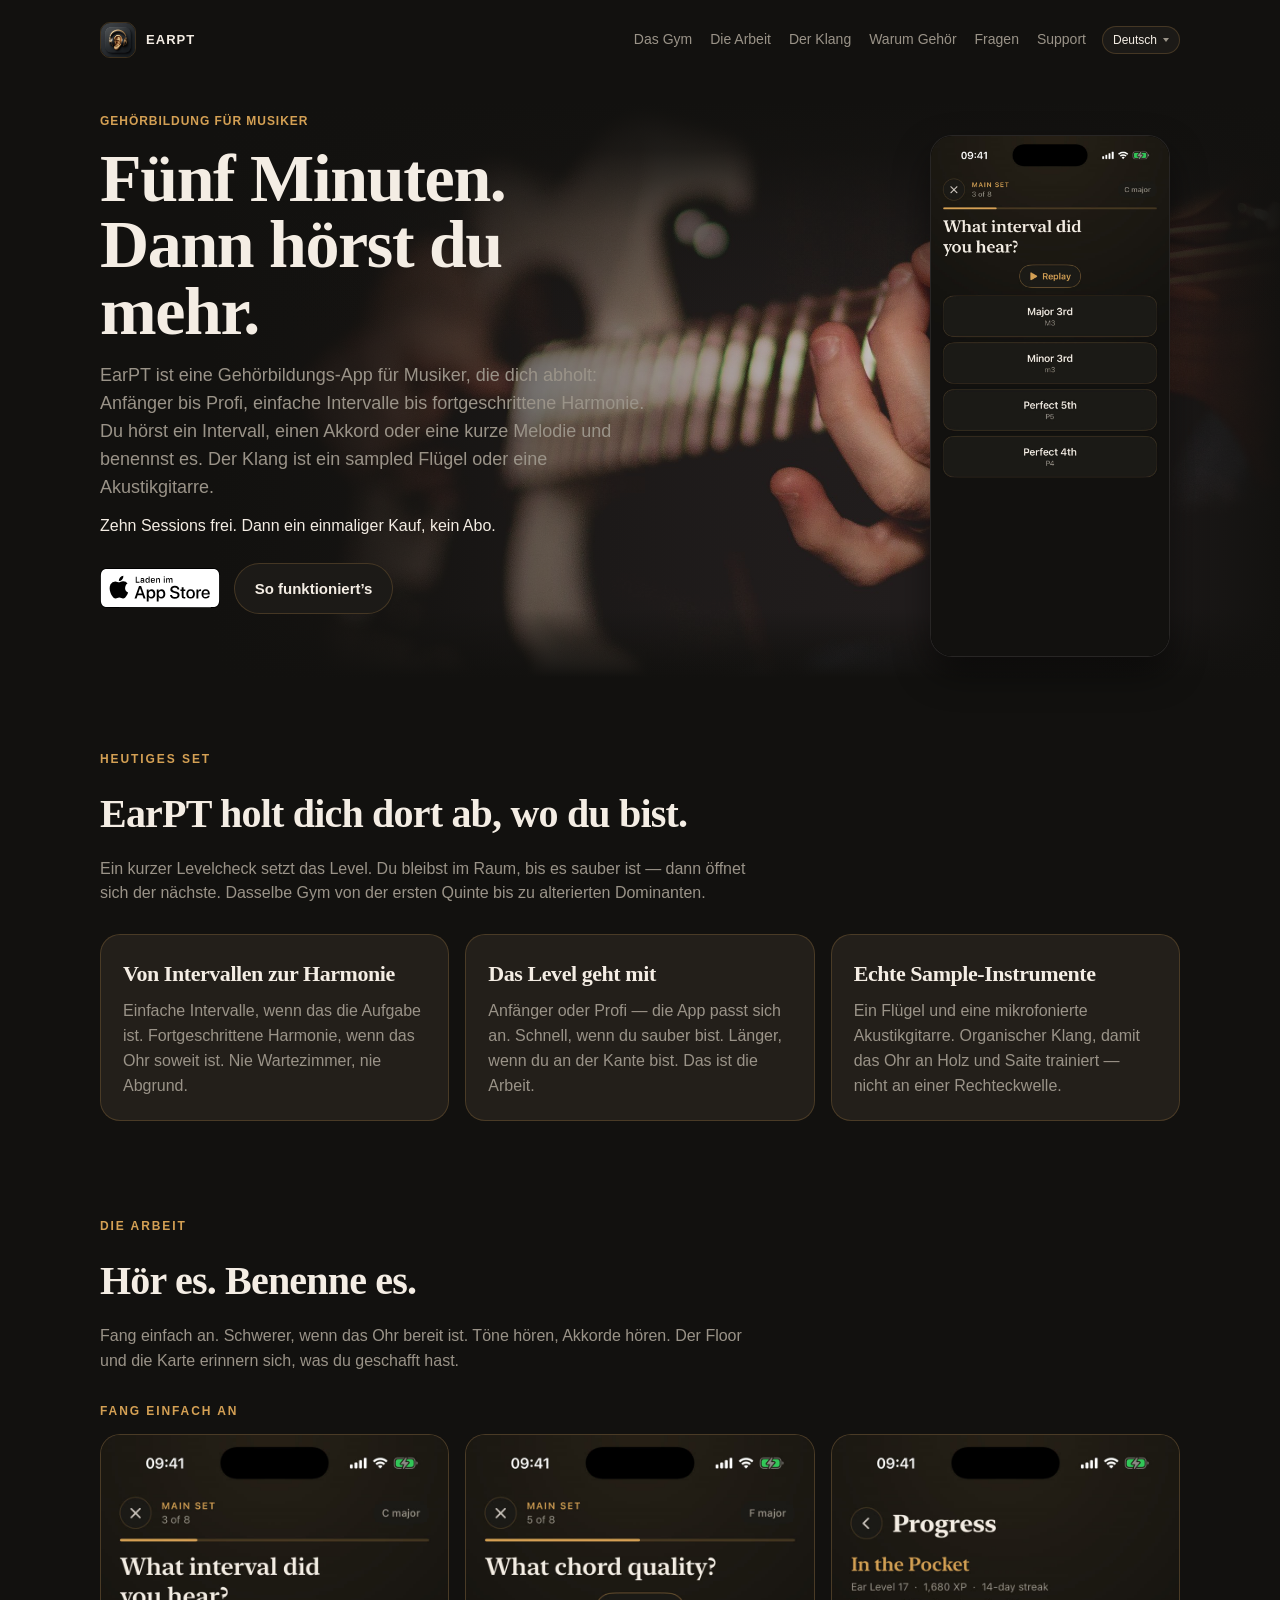
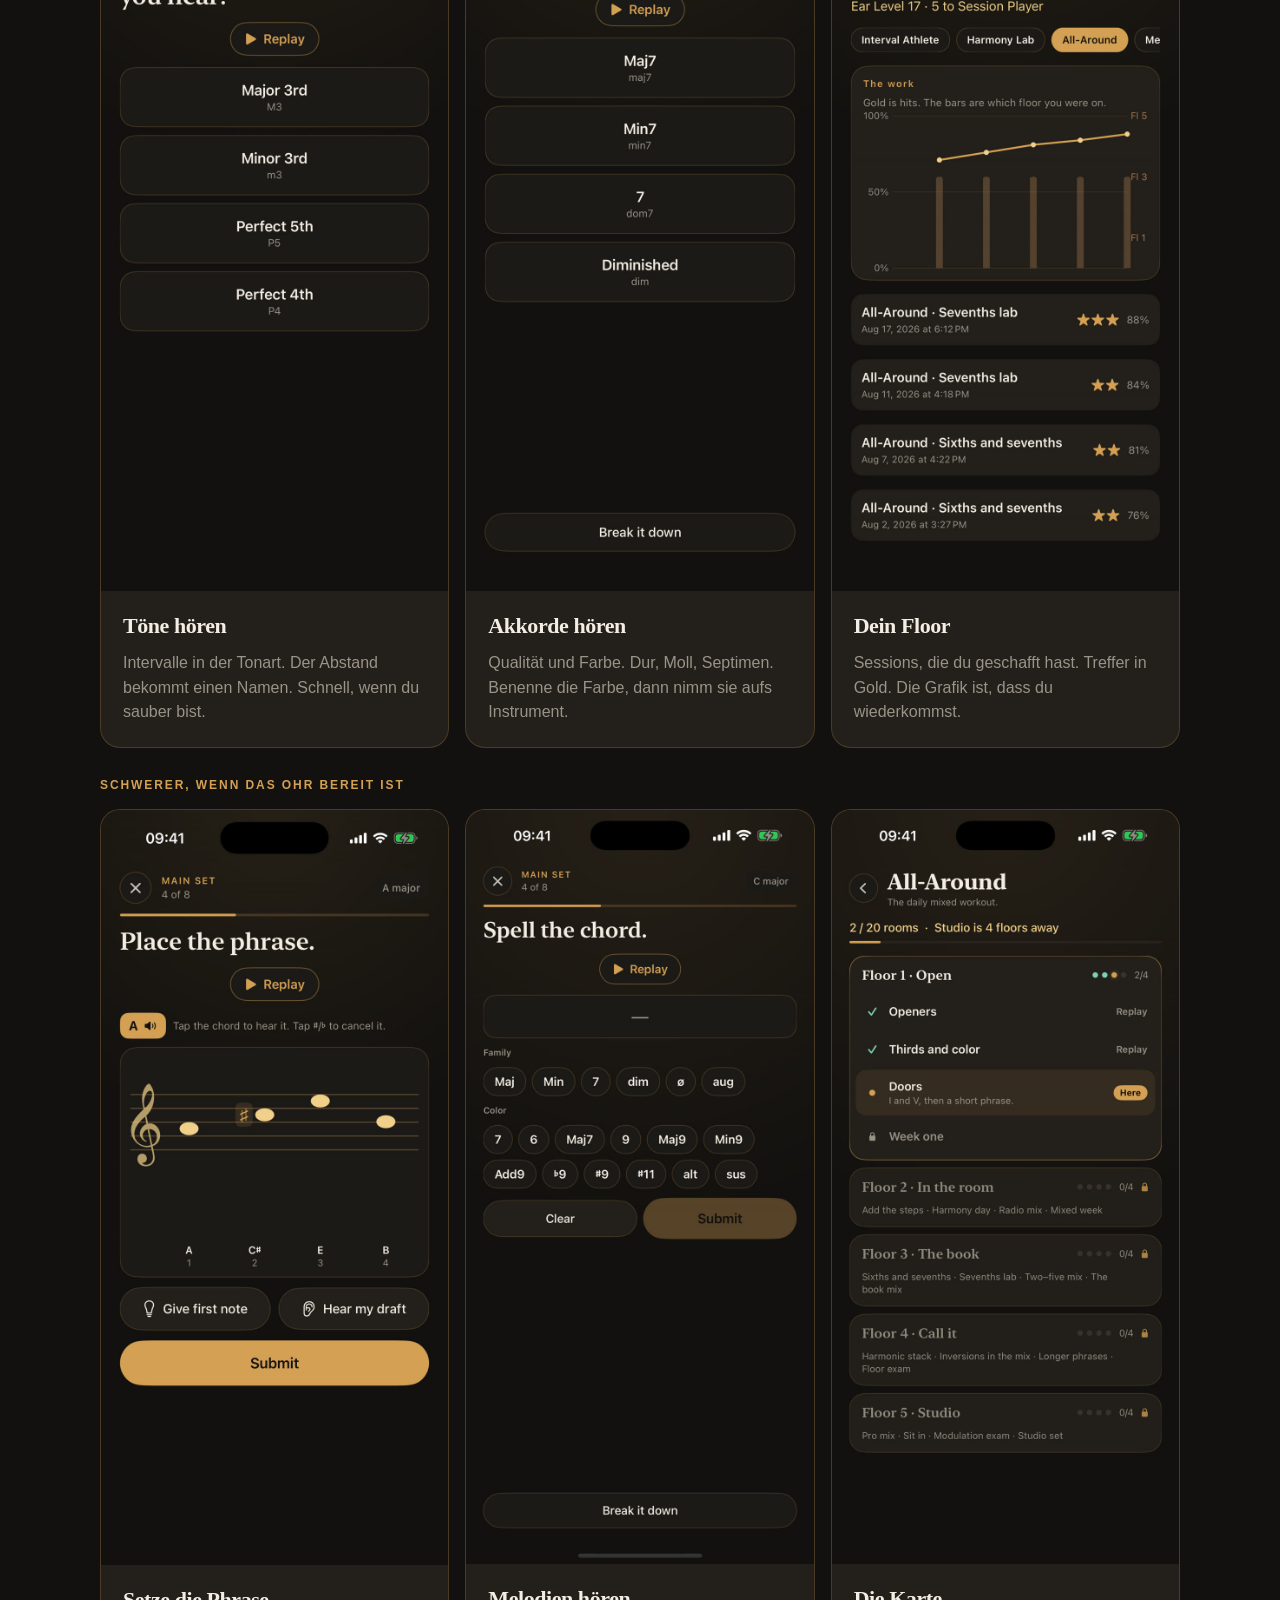
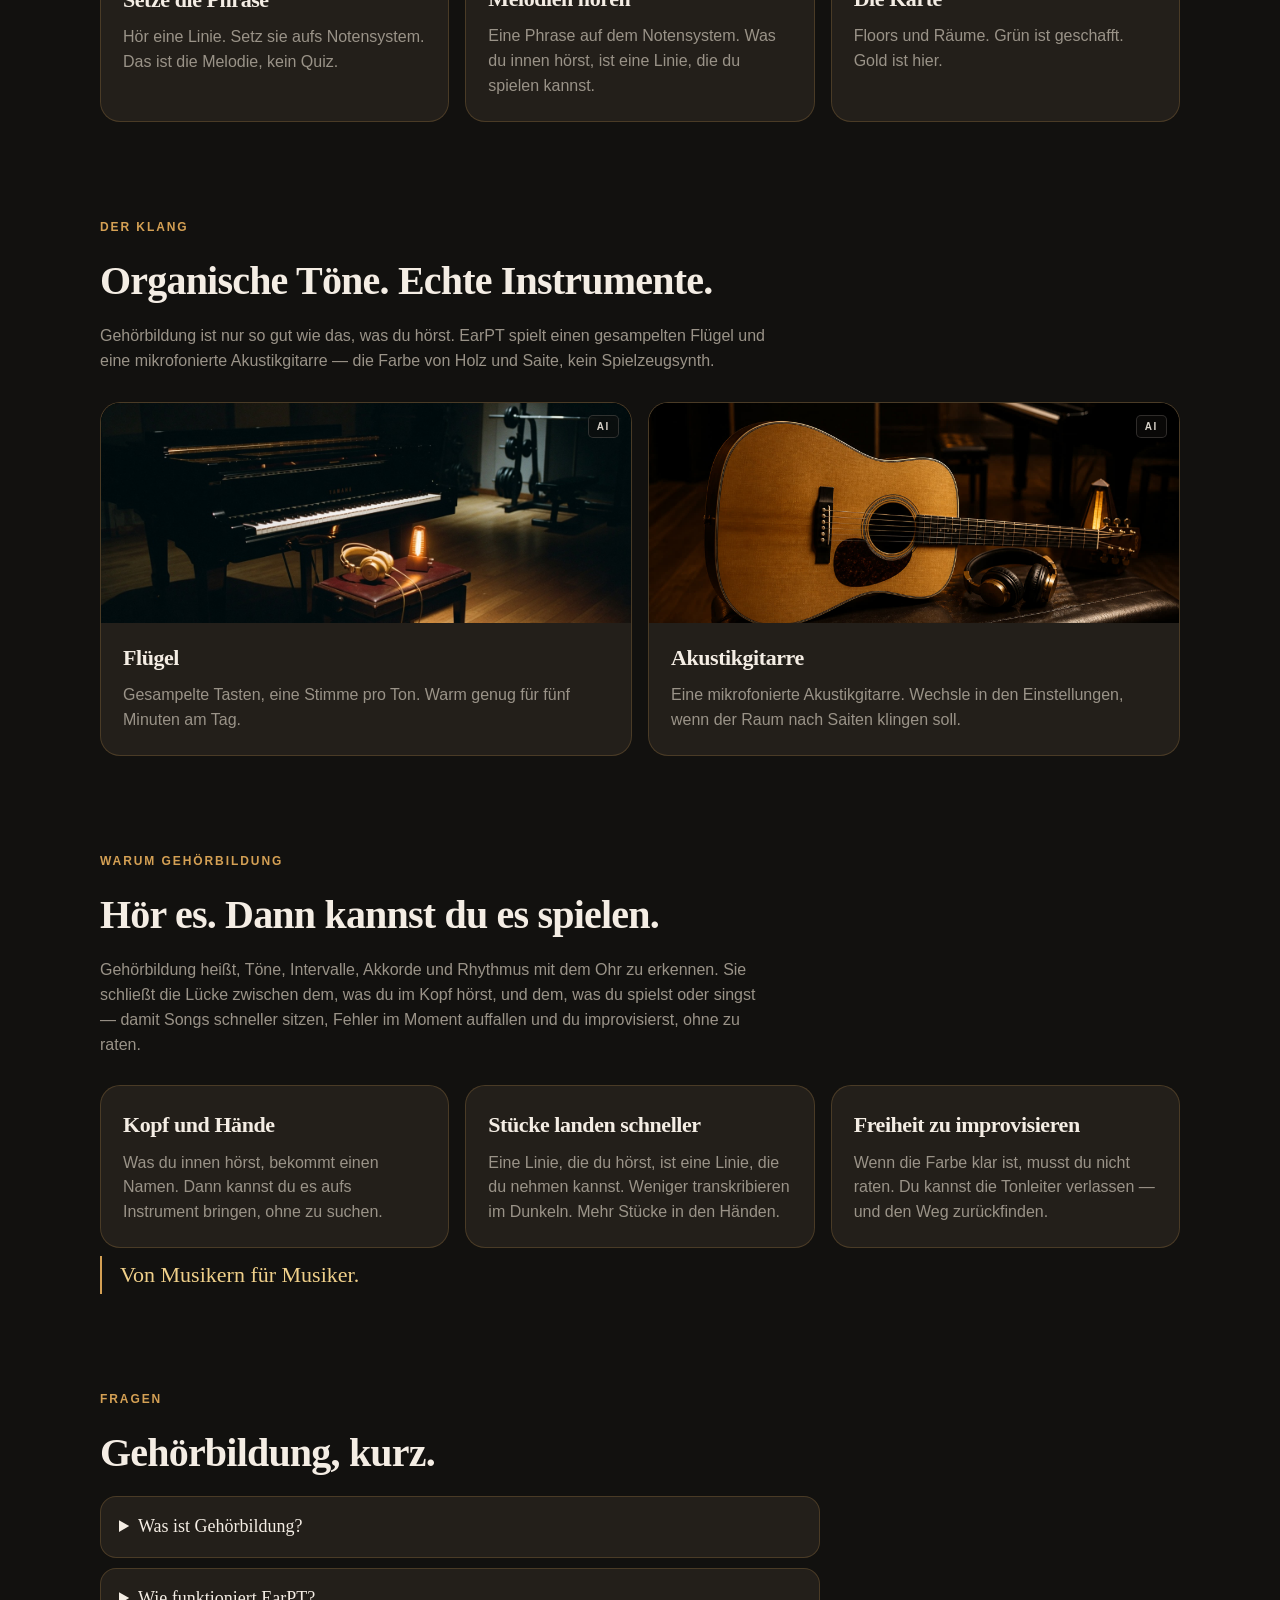
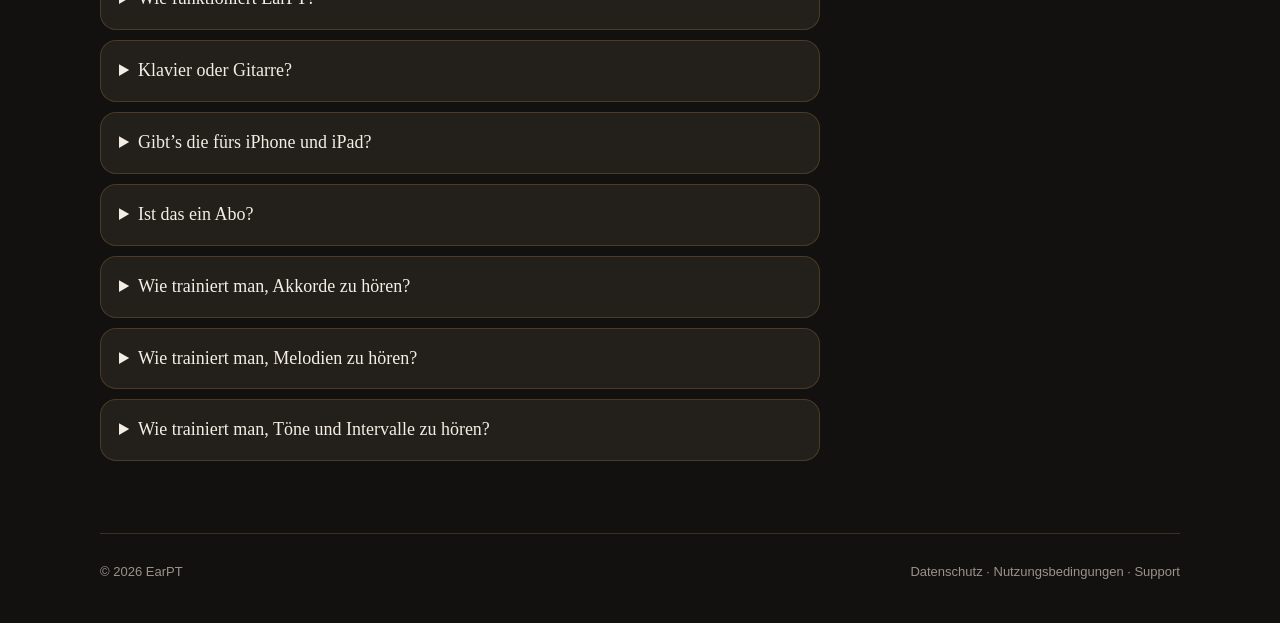
==== commit f2be69ab: "Harden the fade at the bottom of the guitar photo, and darken it a little overall. The bottom edge g" ====
--- a/de/index.html
+++ b/de/index.html
@@ -37,7 +37,7 @@
   <meta name="apple-itunes-app" content="app-id=6805772784" />
   <link rel="apple-touch-icon" href="/assets/icon.jpg" />
   <link rel="icon" href="/assets/icon.jpg" />
-  <link rel="stylesheet" href="/css/site.css?v=25" />
+  <link rel="stylesheet" href="/css/site.css?v=26" />
   <script type="application/ld+json">
   {
     "@context": "https://schema.org",
--- a/css/site.css
+++ b/css/site.css
@@ -221,8 +221,8 @@
     linear-gradient(to bottom, var(--bg) 0%, var(--bg) 4%, rgba(18, 17, 15, 0.88) 12%, rgba(18, 17, 15, 0.4) 24%, rgba(18, 17, 15, 0) 42%),
     linear-gradient(to right, var(--bg) 0%, var(--bg) 14%, rgba(18, 17, 15, 0.86) 26%, rgba(18, 17, 15, 0.45) 40%, rgba(18, 17, 15, 0.16) 54%, rgba(18, 17, 15, 0) 70%),
     linear-gradient(to left, var(--bg) 0%, rgba(18, 17, 15, 0) 16%),
-    linear-gradient(to top, var(--bg) 0%, rgba(18, 17, 15, 0) 24%),
-    rgba(18, 17, 15, 0.14);
+    linear-gradient(to top, var(--bg) 0%, var(--bg) 3%, rgba(18, 17, 15, 0.7) 7%, rgba(18, 17, 15, 0) 14%),
+    rgba(18, 17, 15, 0.2);
   pointer-events: none;
 }
 .hero-phone {
@@ -416,8 +416,9 @@
   }
   .hero-photo::after {
     background:
-      linear-gradient(to bottom, var(--bg) 0%, rgba(18, 17, 15, 0.78) 12%, rgba(18, 17, 15, 0.58) 42%, rgba(18, 17, 15, 0.48) 100%),
-      rgba(18, 17, 15, 0.42);
+      linear-gradient(to top, var(--bg) 0%, var(--bg) 5%, rgba(18, 17, 15, 0.75) 10%, rgba(18, 17, 15, 0) 16%),
+      linear-gradient(to bottom, var(--bg) 0%, rgba(18, 17, 15, 0.78) 12%, rgba(18, 17, 15, 0.55) 42%, rgba(18, 17, 15, 0.42) 100%),
+      rgba(18, 17, 15, 0.48);
   }
   .hero-phone {
     width: min(196px, 46%);
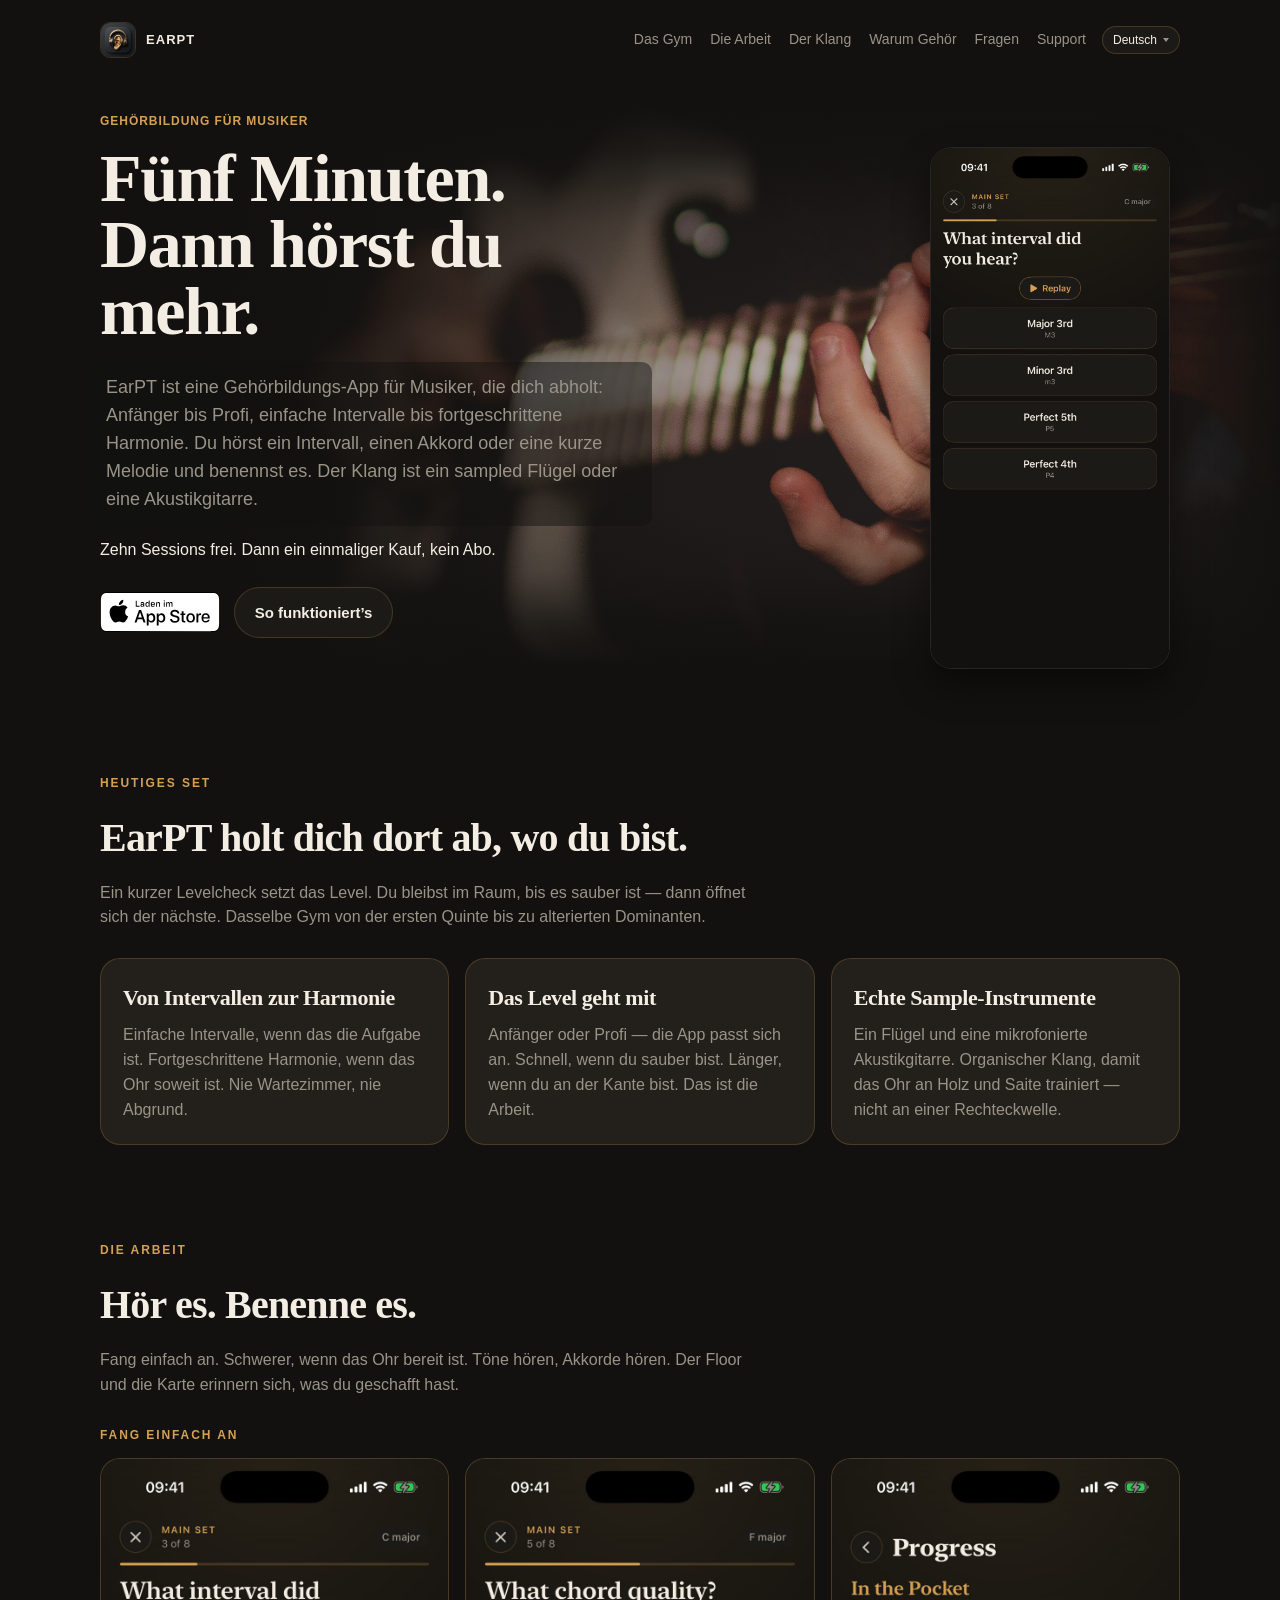
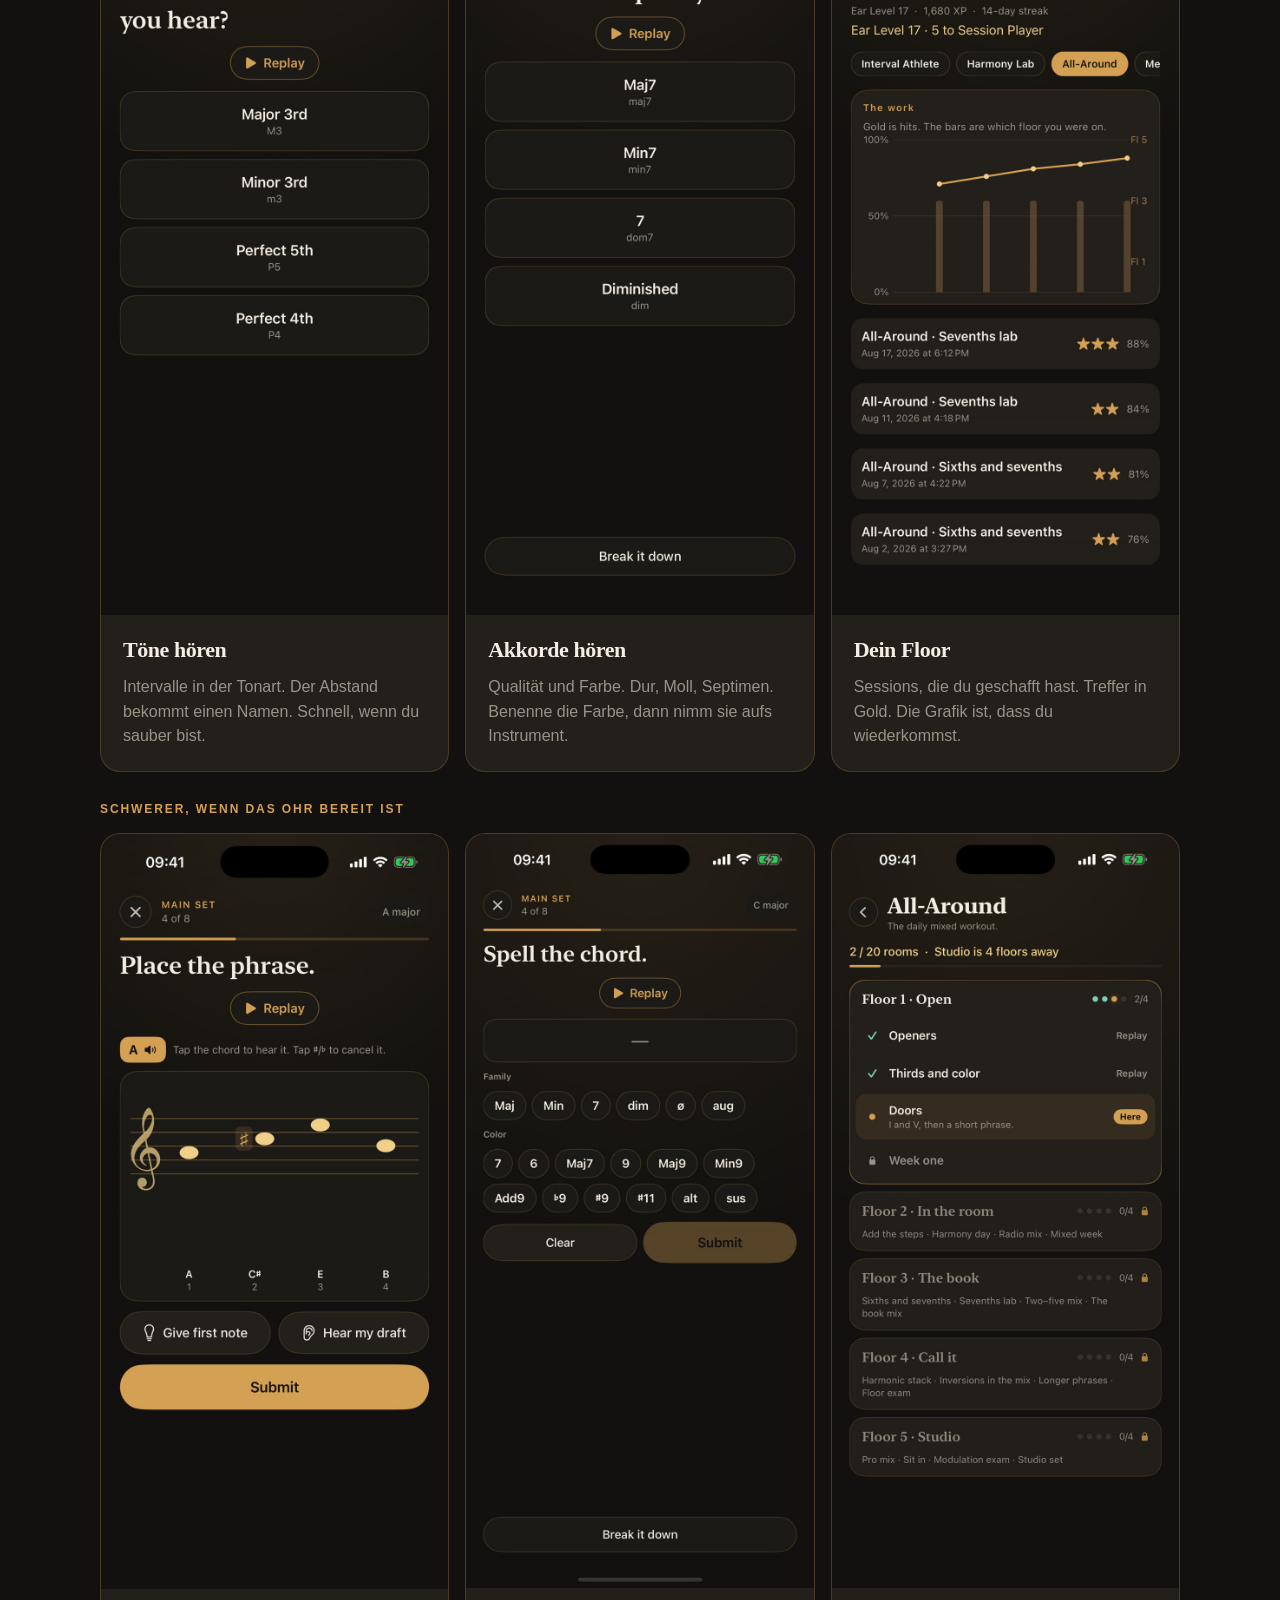
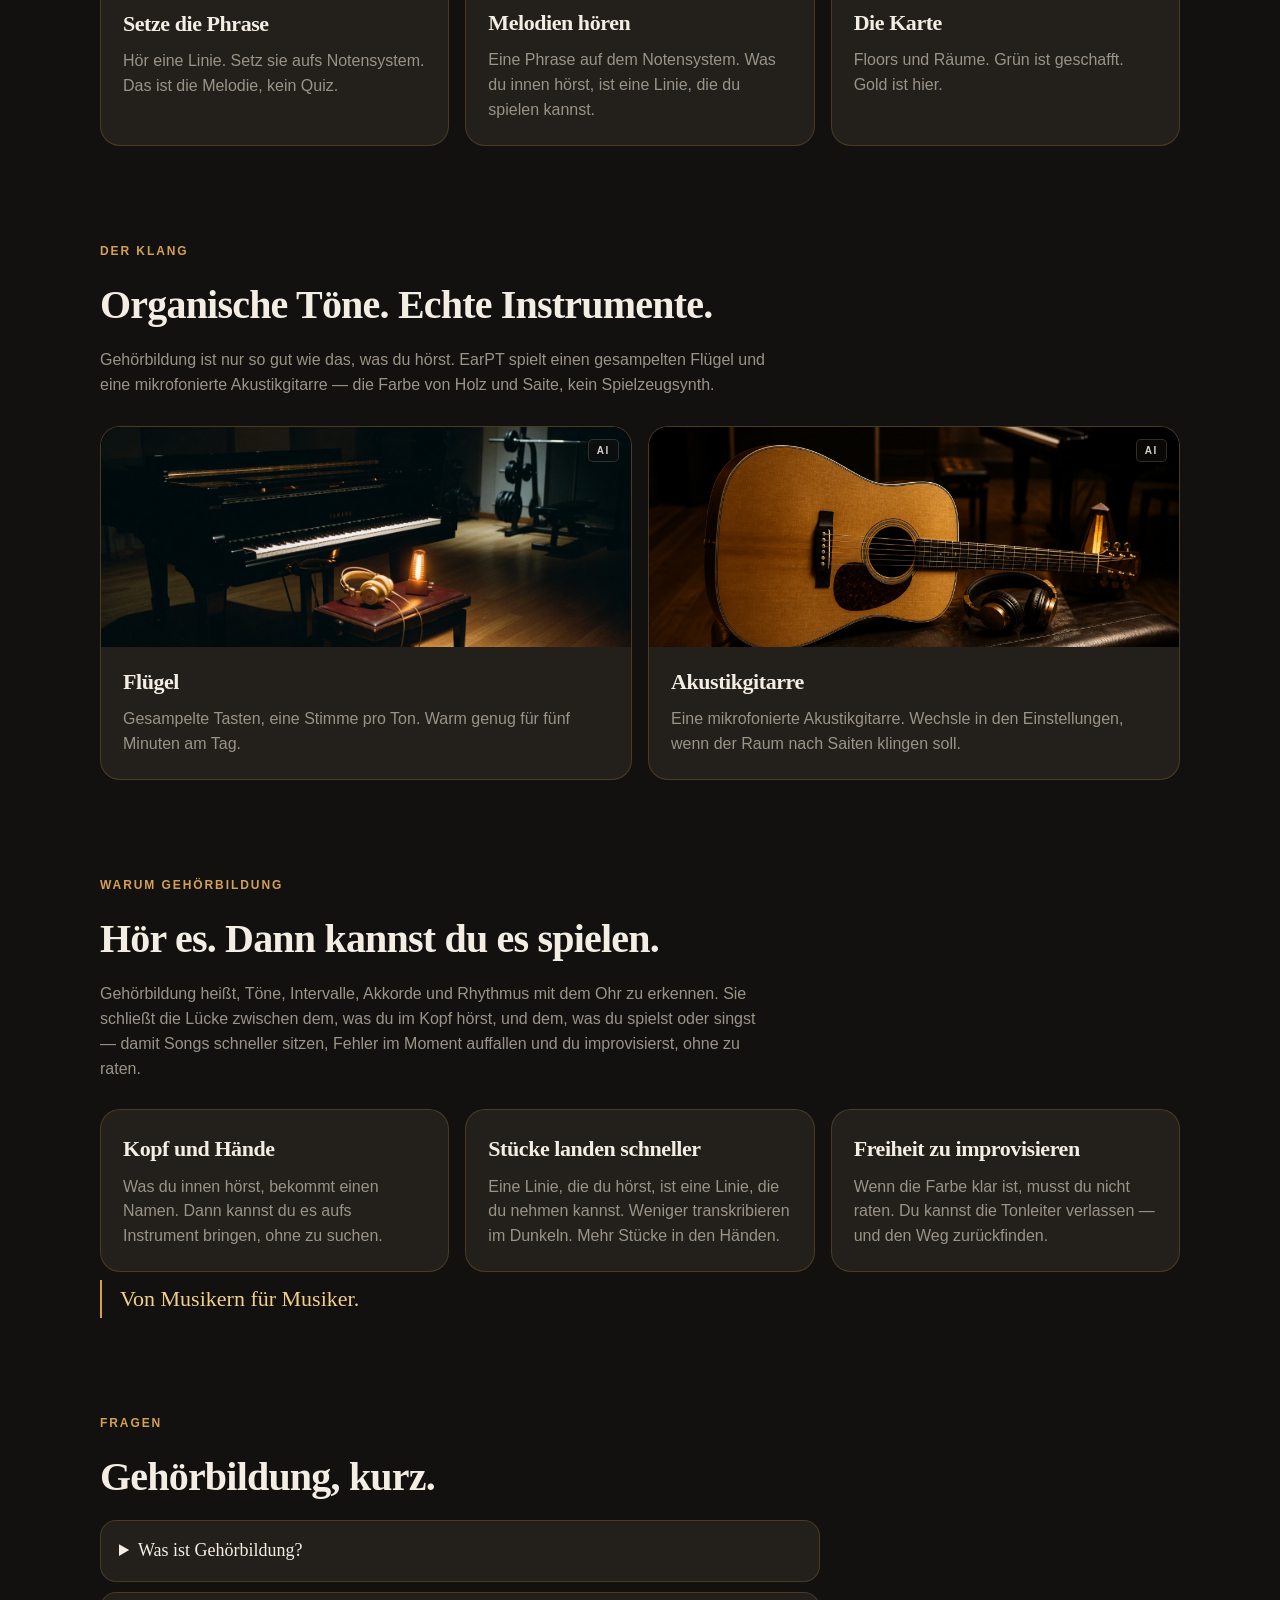
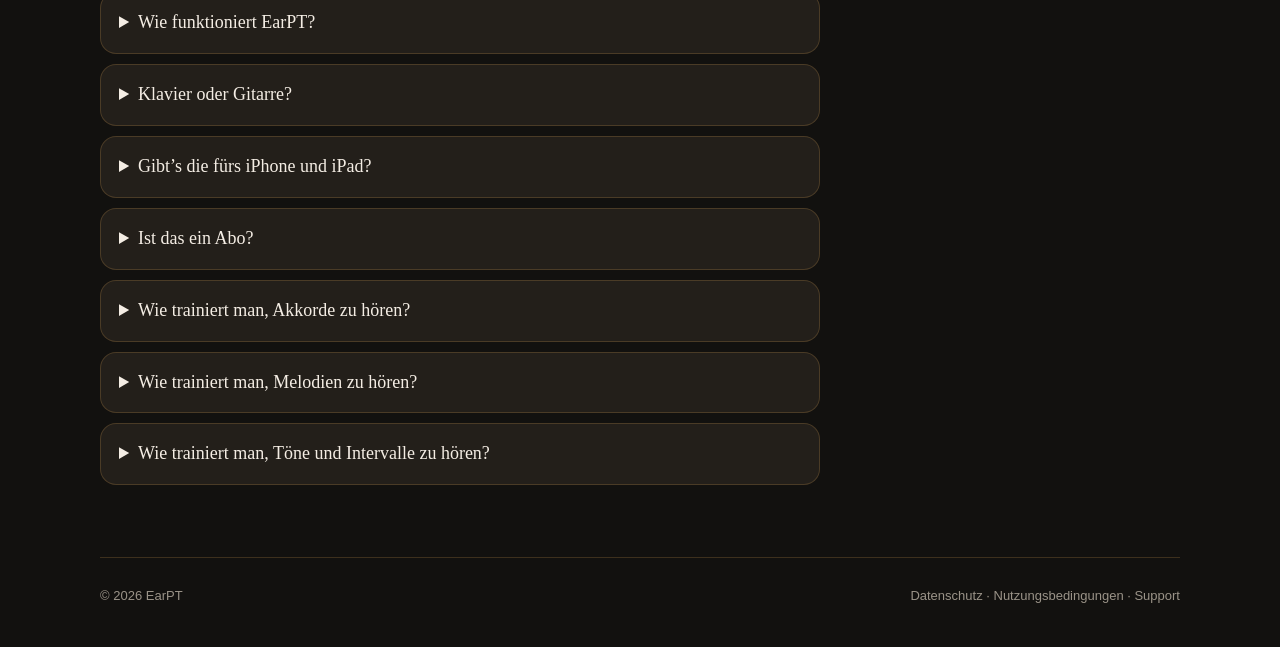
==== commit 304dc19e: "Soften a scrim behind the lede, deepen the desktop bottom fade, and enlarge the phone on small scree" ====
--- a/de/index.html
+++ b/de/index.html
@@ -37,7 +37,7 @@
   <meta name="apple-itunes-app" content="app-id=6805772784" />
   <link rel="apple-touch-icon" href="/assets/icon.jpg" />
   <link rel="icon" href="/assets/icon.jpg" />
-  <link rel="stylesheet" href="/css/site.css?v=26" />
+  <link rel="stylesheet" href="/css/site.css?v=27" />
   <script type="application/ld+json">
   {
     "@context": "https://schema.org",
--- a/css/site.css
+++ b/css/site.css
@@ -178,7 +178,10 @@
   font-size: 18px;
   color: var(--mute);
   max-width: 38em;
-  margin: 0 0 12px;
+  margin: 0 0 12px -10px;
+  padding: 12px 16px;
+  border-radius: 10px;
+  background: rgba(18, 17, 15, 0.48);
 }
 .offer {
   margin: 0 0 24px;
@@ -221,7 +224,7 @@
     linear-gradient(to bottom, var(--bg) 0%, var(--bg) 4%, rgba(18, 17, 15, 0.88) 12%, rgba(18, 17, 15, 0.4) 24%, rgba(18, 17, 15, 0) 42%),
     linear-gradient(to right, var(--bg) 0%, var(--bg) 14%, rgba(18, 17, 15, 0.86) 26%, rgba(18, 17, 15, 0.45) 40%, rgba(18, 17, 15, 0.16) 54%, rgba(18, 17, 15, 0) 70%),
     linear-gradient(to left, var(--bg) 0%, rgba(18, 17, 15, 0) 16%),
-    linear-gradient(to top, var(--bg) 0%, var(--bg) 3%, rgba(18, 17, 15, 0.7) 7%, rgba(18, 17, 15, 0) 14%),
+    linear-gradient(to top, var(--bg) 0%, var(--bg) 5%, rgba(18, 17, 15, 0.72) 12%, rgba(18, 17, 15, 0.28) 20%, rgba(18, 17, 15, 0) 30%),
     rgba(18, 17, 15, 0.2);
   pointer-events: none;
 }
@@ -407,7 +410,12 @@
 
 @media (max-width: 800px) {
   .hero, .grid-3, .grid-2 { grid-template-columns: 1fr; }
-  .hero { padding-top: 16px; padding-bottom: 80px; }
+  .hero { padding-top: 16px; padding-bottom: 40px; }
+  .hero-visual {
+    min-height: 0;
+    display: flex;
+    justify-content: center;
+  }
   .hero-photo {
     left: -4%;
     right: -4%;
@@ -421,9 +429,10 @@
       rgba(18, 17, 15, 0.48);
   }
   .hero-phone {
-    width: min(196px, 46%);
-    bottom: -16%;
-    right: 6%;
+    position: relative;
+    right: auto;
+    bottom: auto;
+    width: min(300px, 78%);
   }
   .nav-links { gap: 12px; font-size: 13px; }
   .shots {
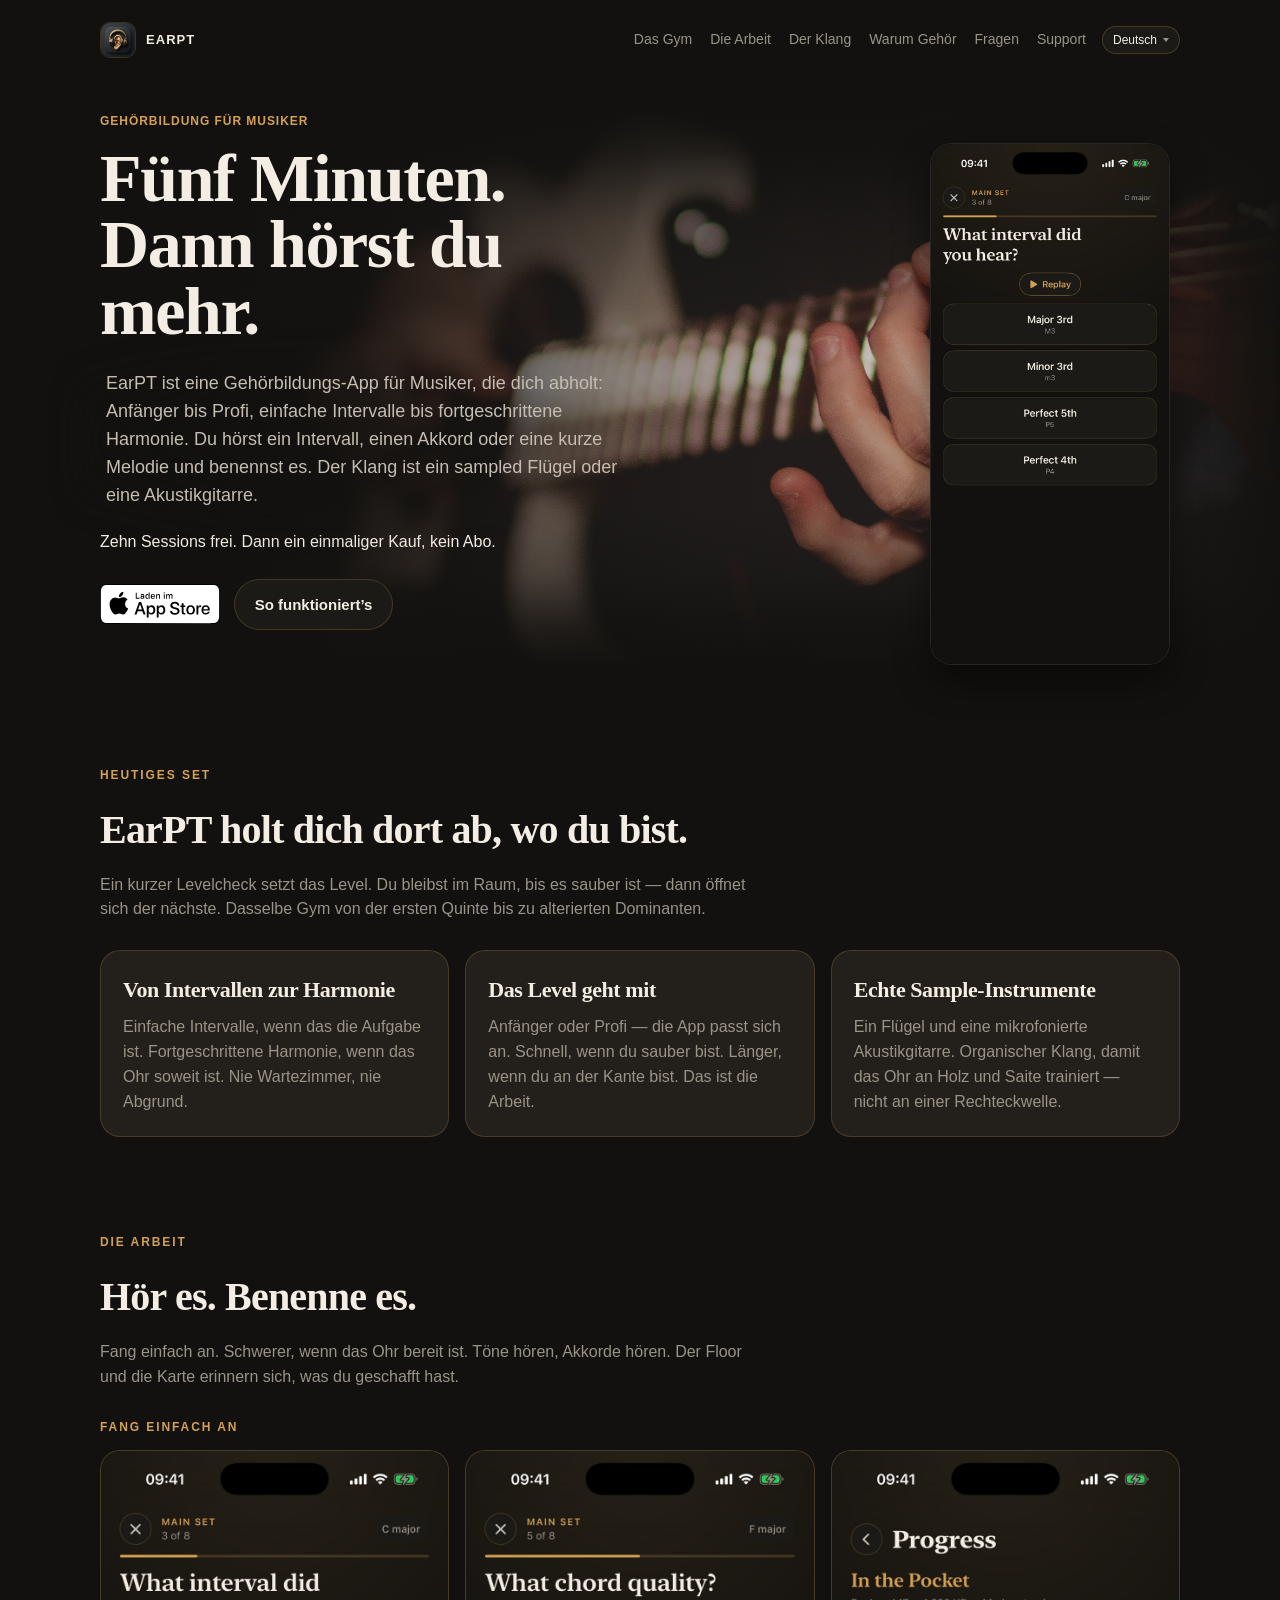
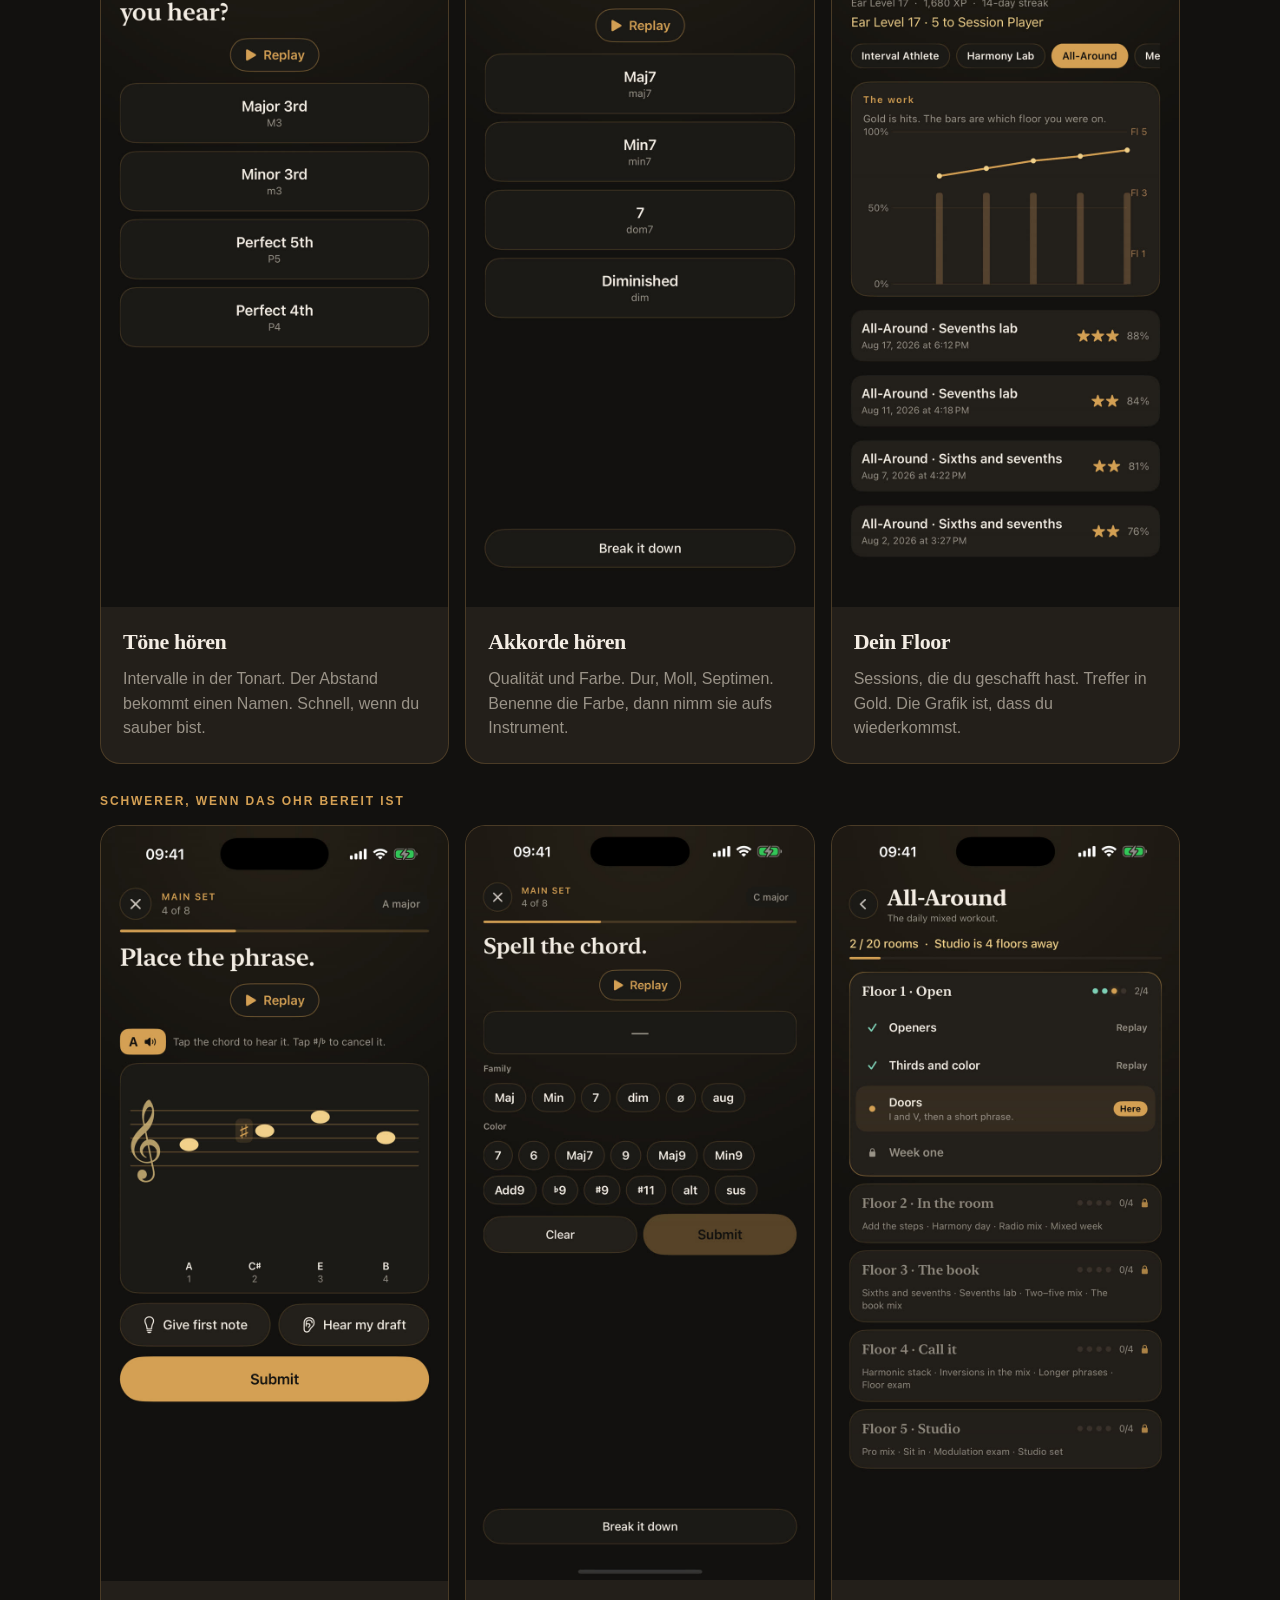
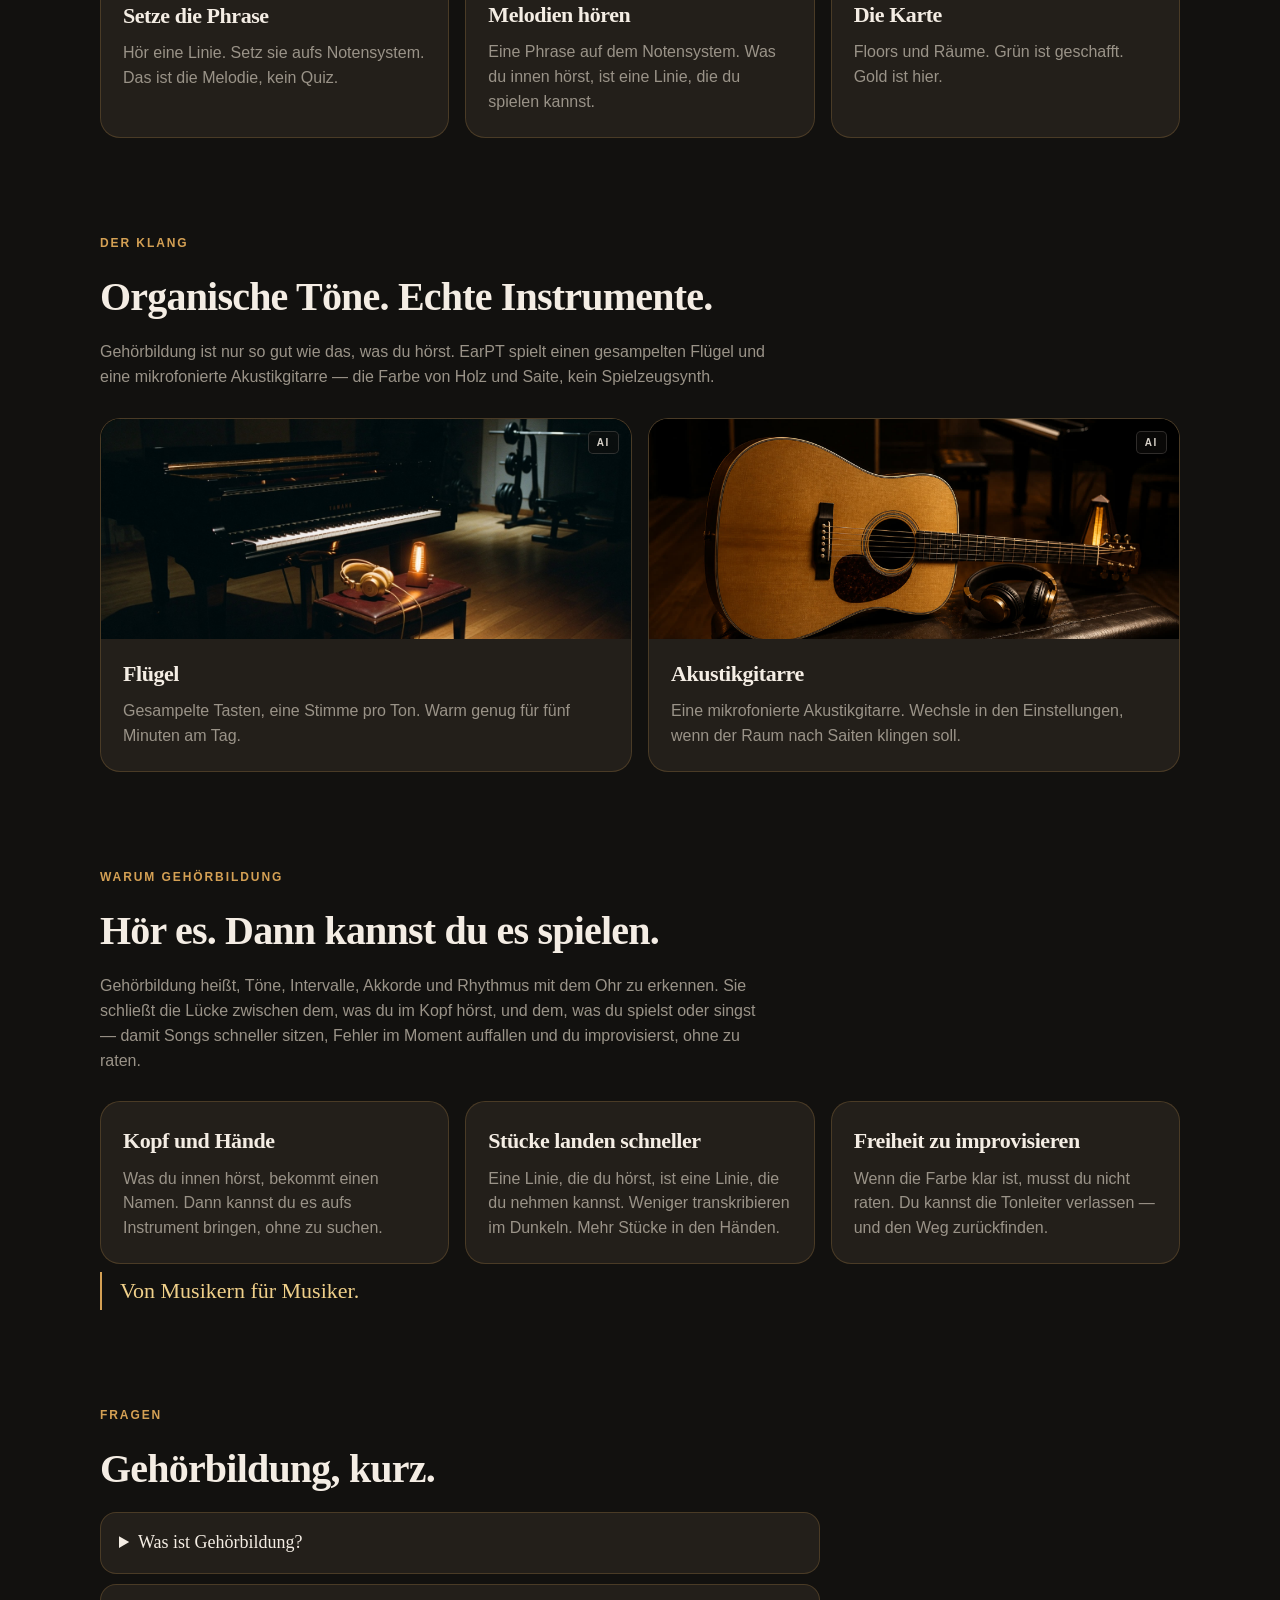
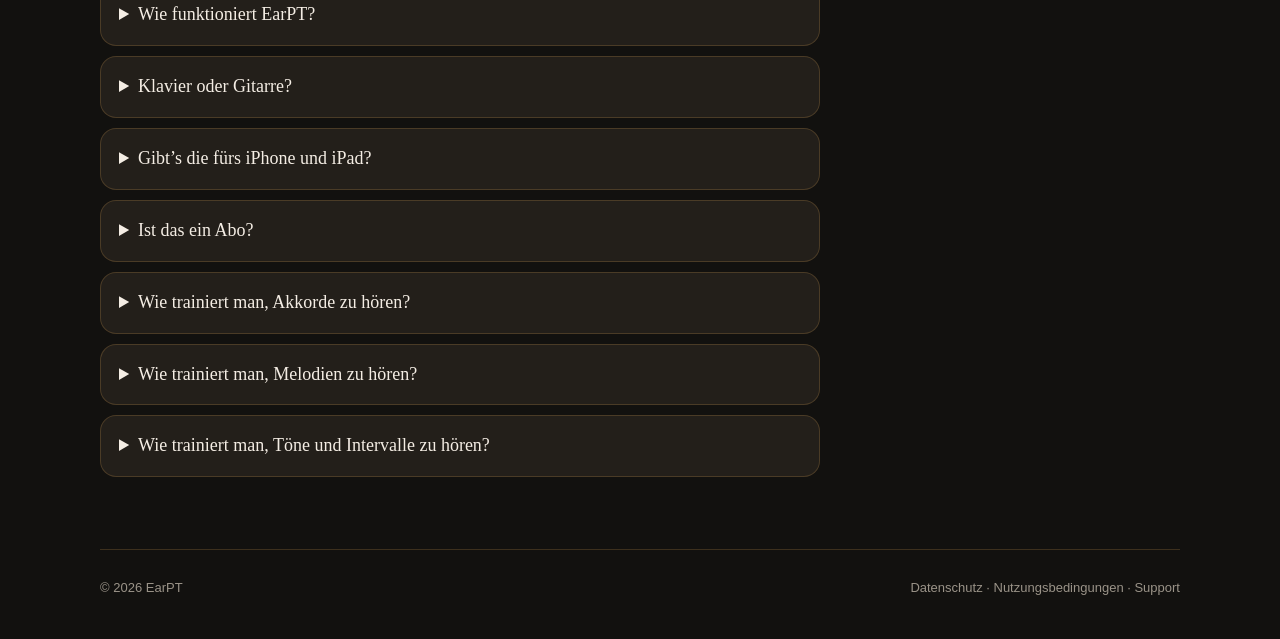
==== commit 882f0619: "Turn the lede panel into a soft fog and lift the type a little." ====
--- a/de/index.html
+++ b/de/index.html
@@ -37,7 +37,7 @@
   <meta name="apple-itunes-app" content="app-id=6805772784" />
   <link rel="apple-touch-icon" href="/assets/icon.jpg" />
   <link rel="icon" href="/assets/icon.jpg" />
-  <link rel="stylesheet" href="/css/site.css?v=27" />
+  <link rel="stylesheet" href="/css/site.css?v=28" />
   <script type="application/ld+json">
   {
     "@context": "https://schema.org",
--- a/css/site.css
+++ b/css/site.css
@@ -175,13 +175,22 @@
   margin: 0 0 18px;
 }
 .lede {
+  position: relative;
+  isolation: isolate;
   font-size: 18px;
-  color: var(--mute);
+  color: #c5bdb2;
   max-width: 38em;
-  margin: 0 0 12px -10px;
-  padding: 12px 16px;
-  border-radius: 10px;
-  background: rgba(18, 17, 15, 0.48);
+  margin: 0 0 12px;
+  padding: 8px 6px;
+}
+.lede::before {
+  content: "";
+  position: absolute;
+  z-index: -1;
+  inset: -10px -22px;
+  background: radial-gradient(ellipse 72% 68% at 38% 50%, rgba(18, 17, 15, 0.72) 0%, rgba(18, 17, 15, 0.42) 46%, rgba(18, 17, 15, 0) 78%);
+  filter: blur(14px);
+  pointer-events: none;
 }
 .offer {
   margin: 0 0 24px;
